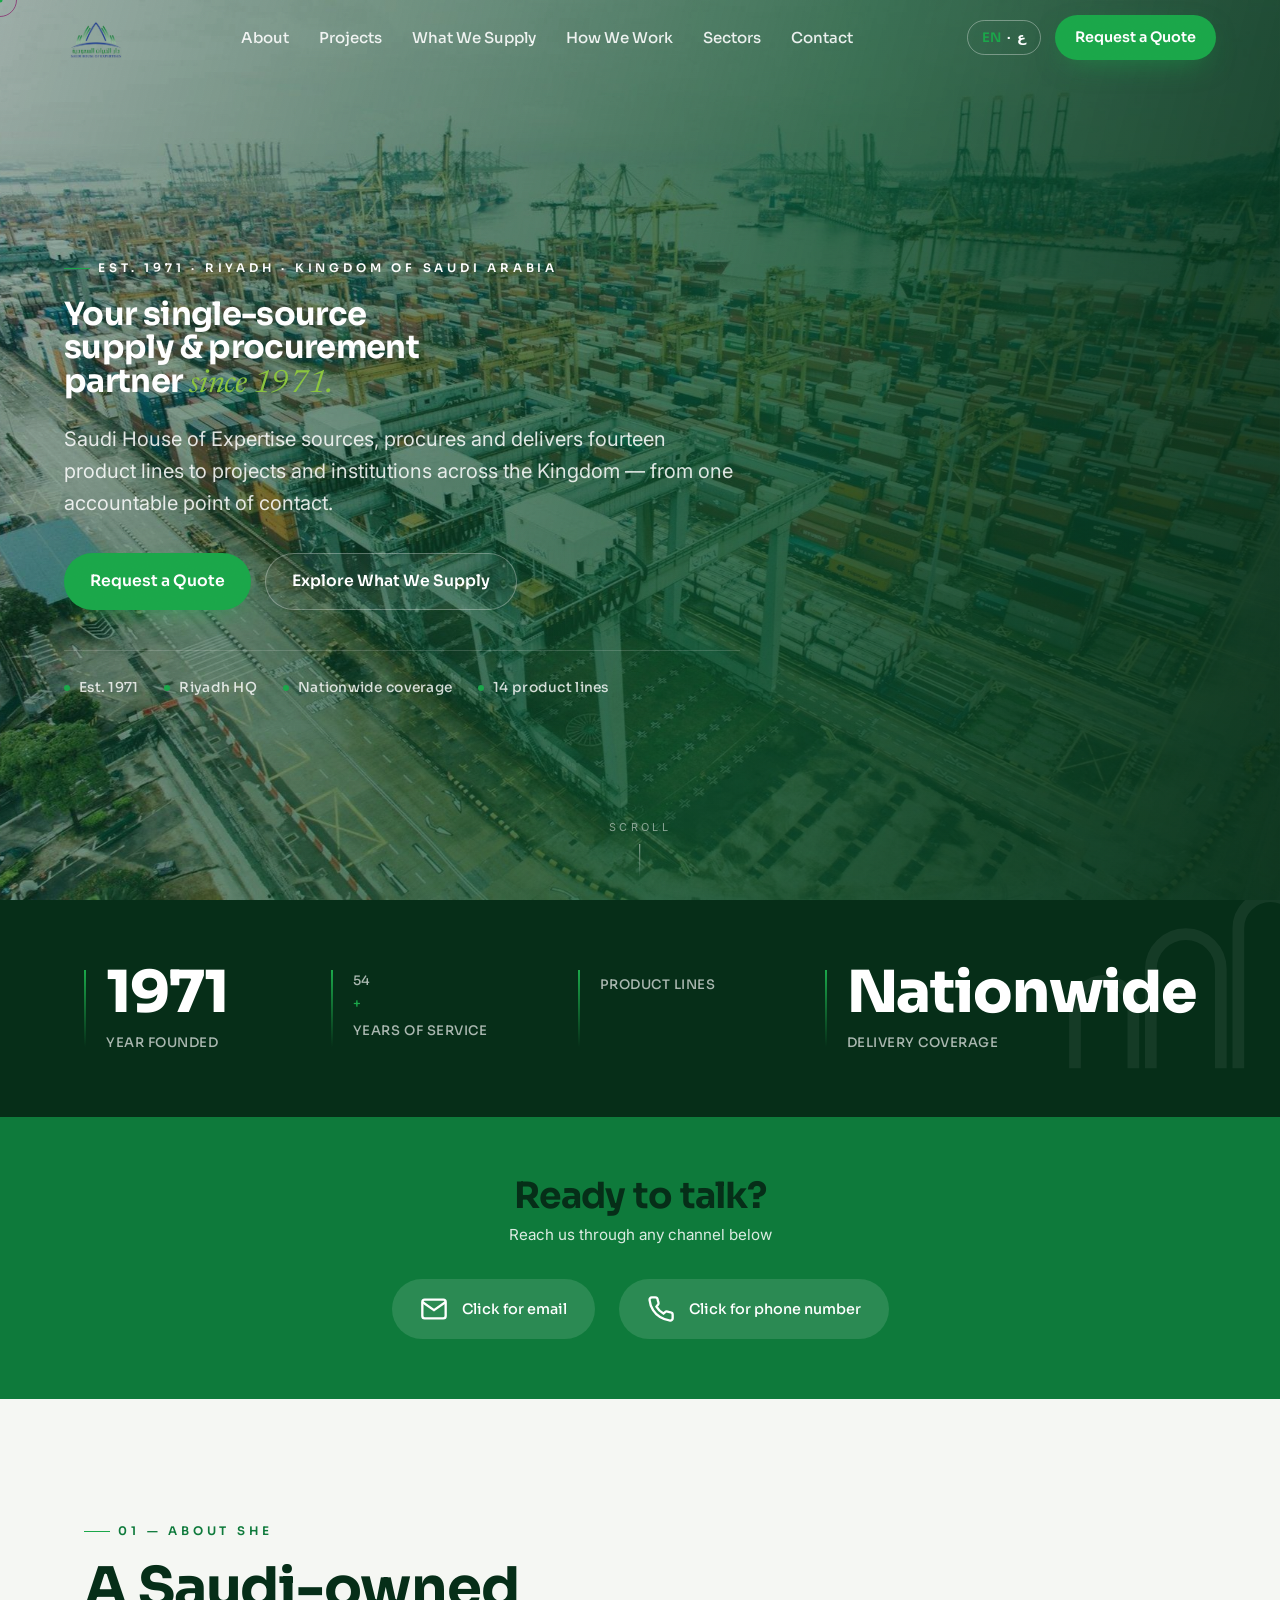
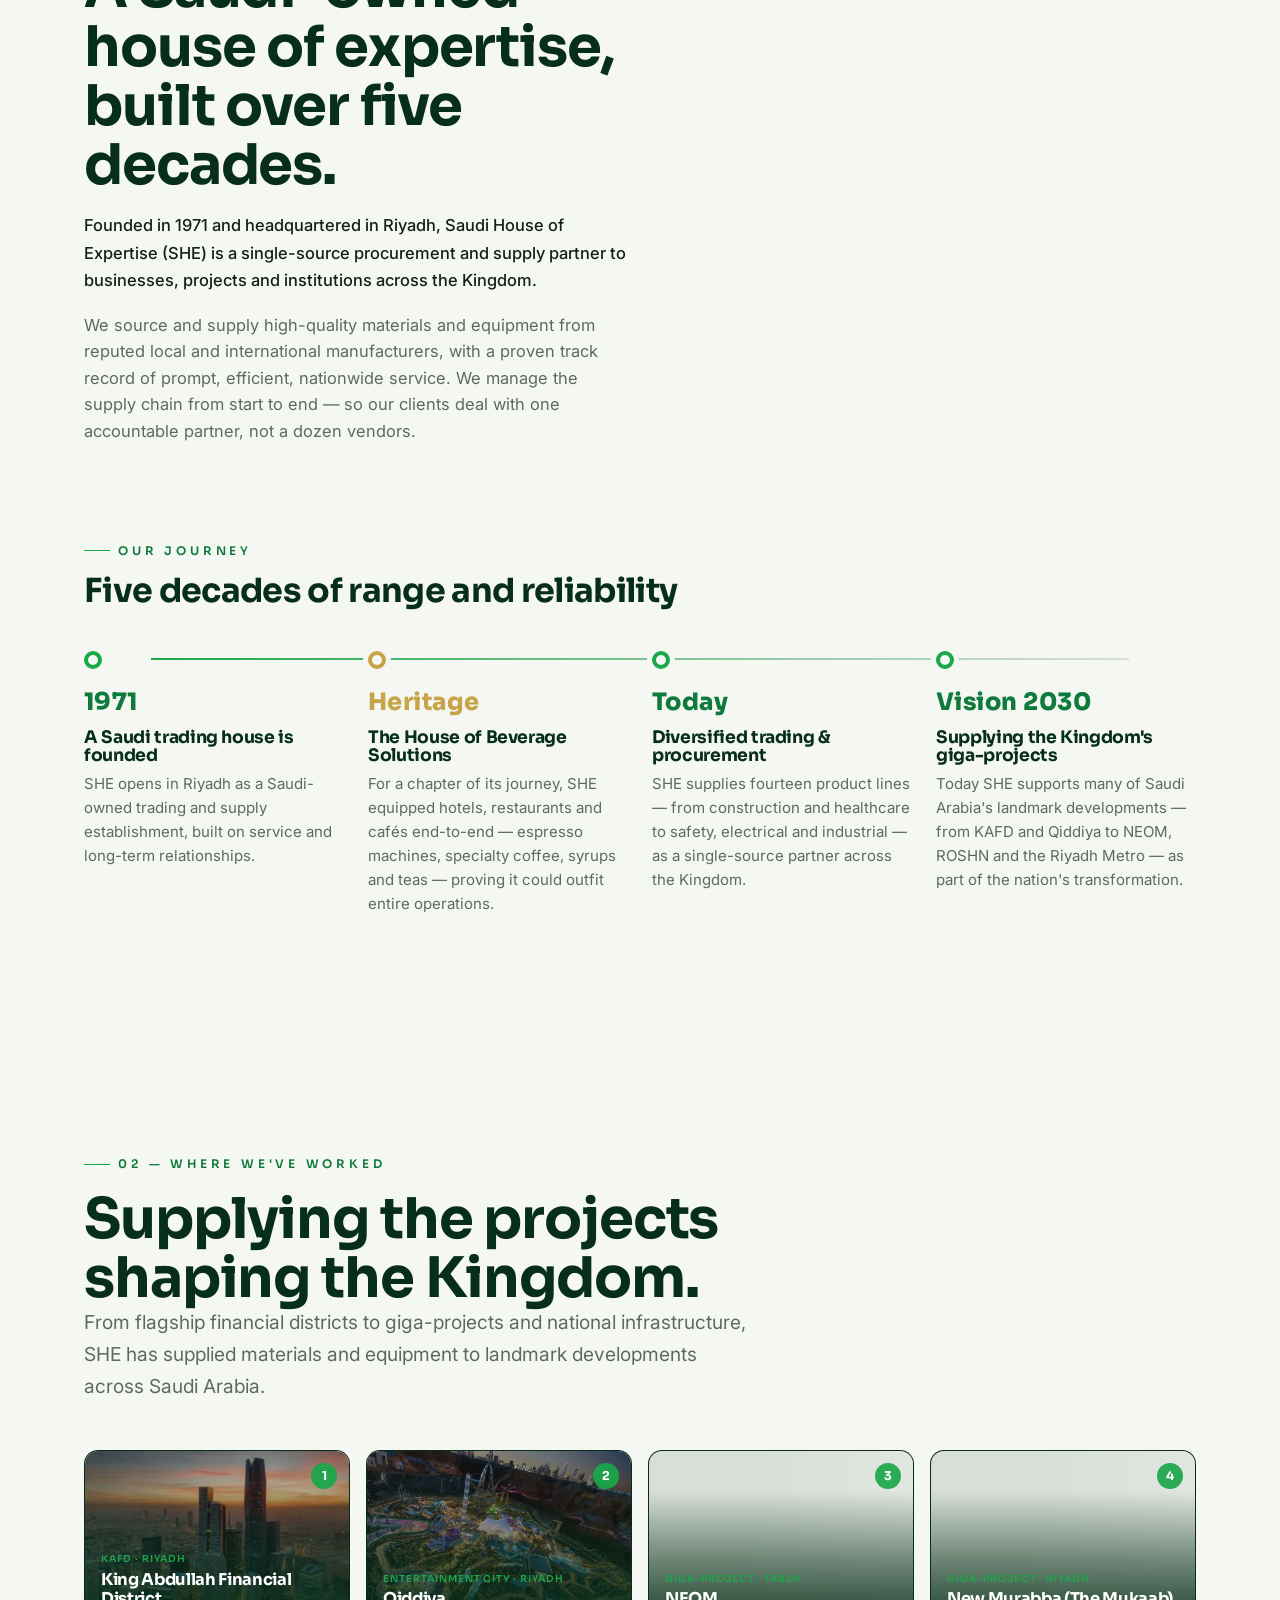
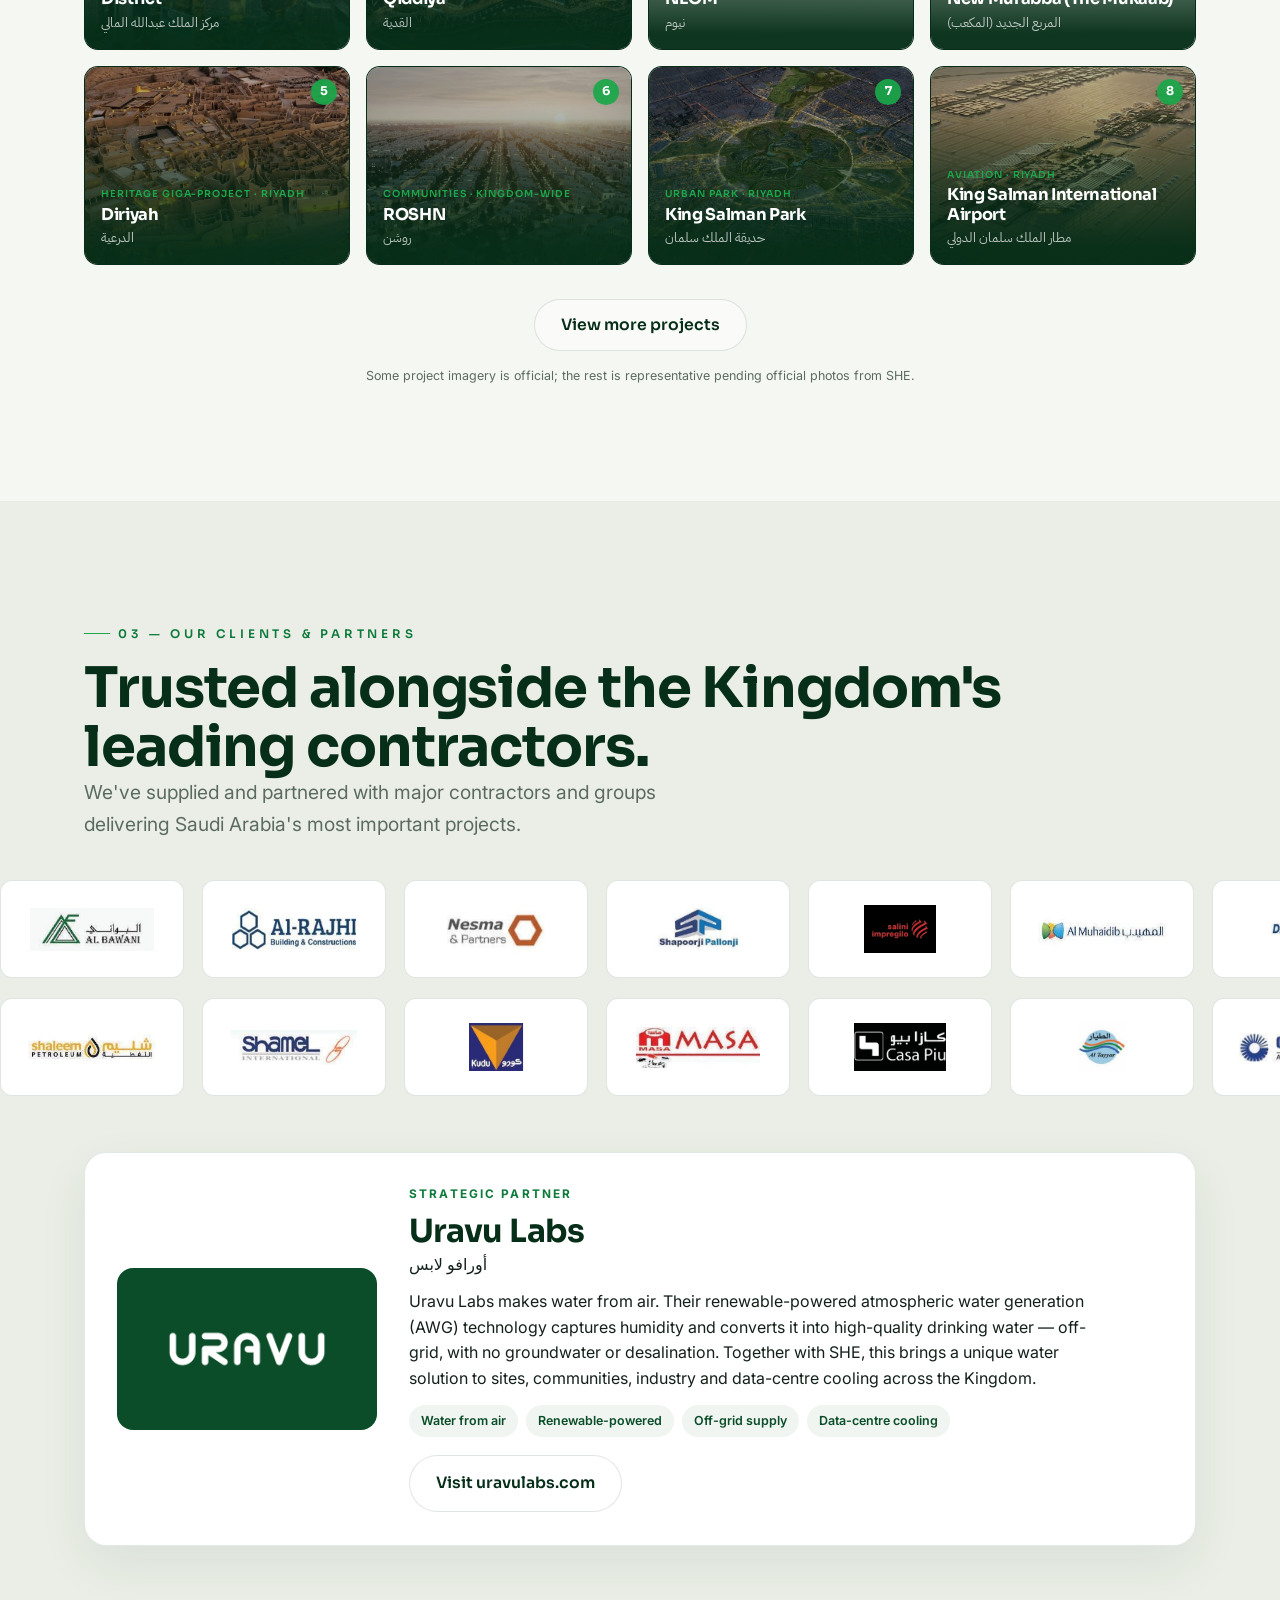
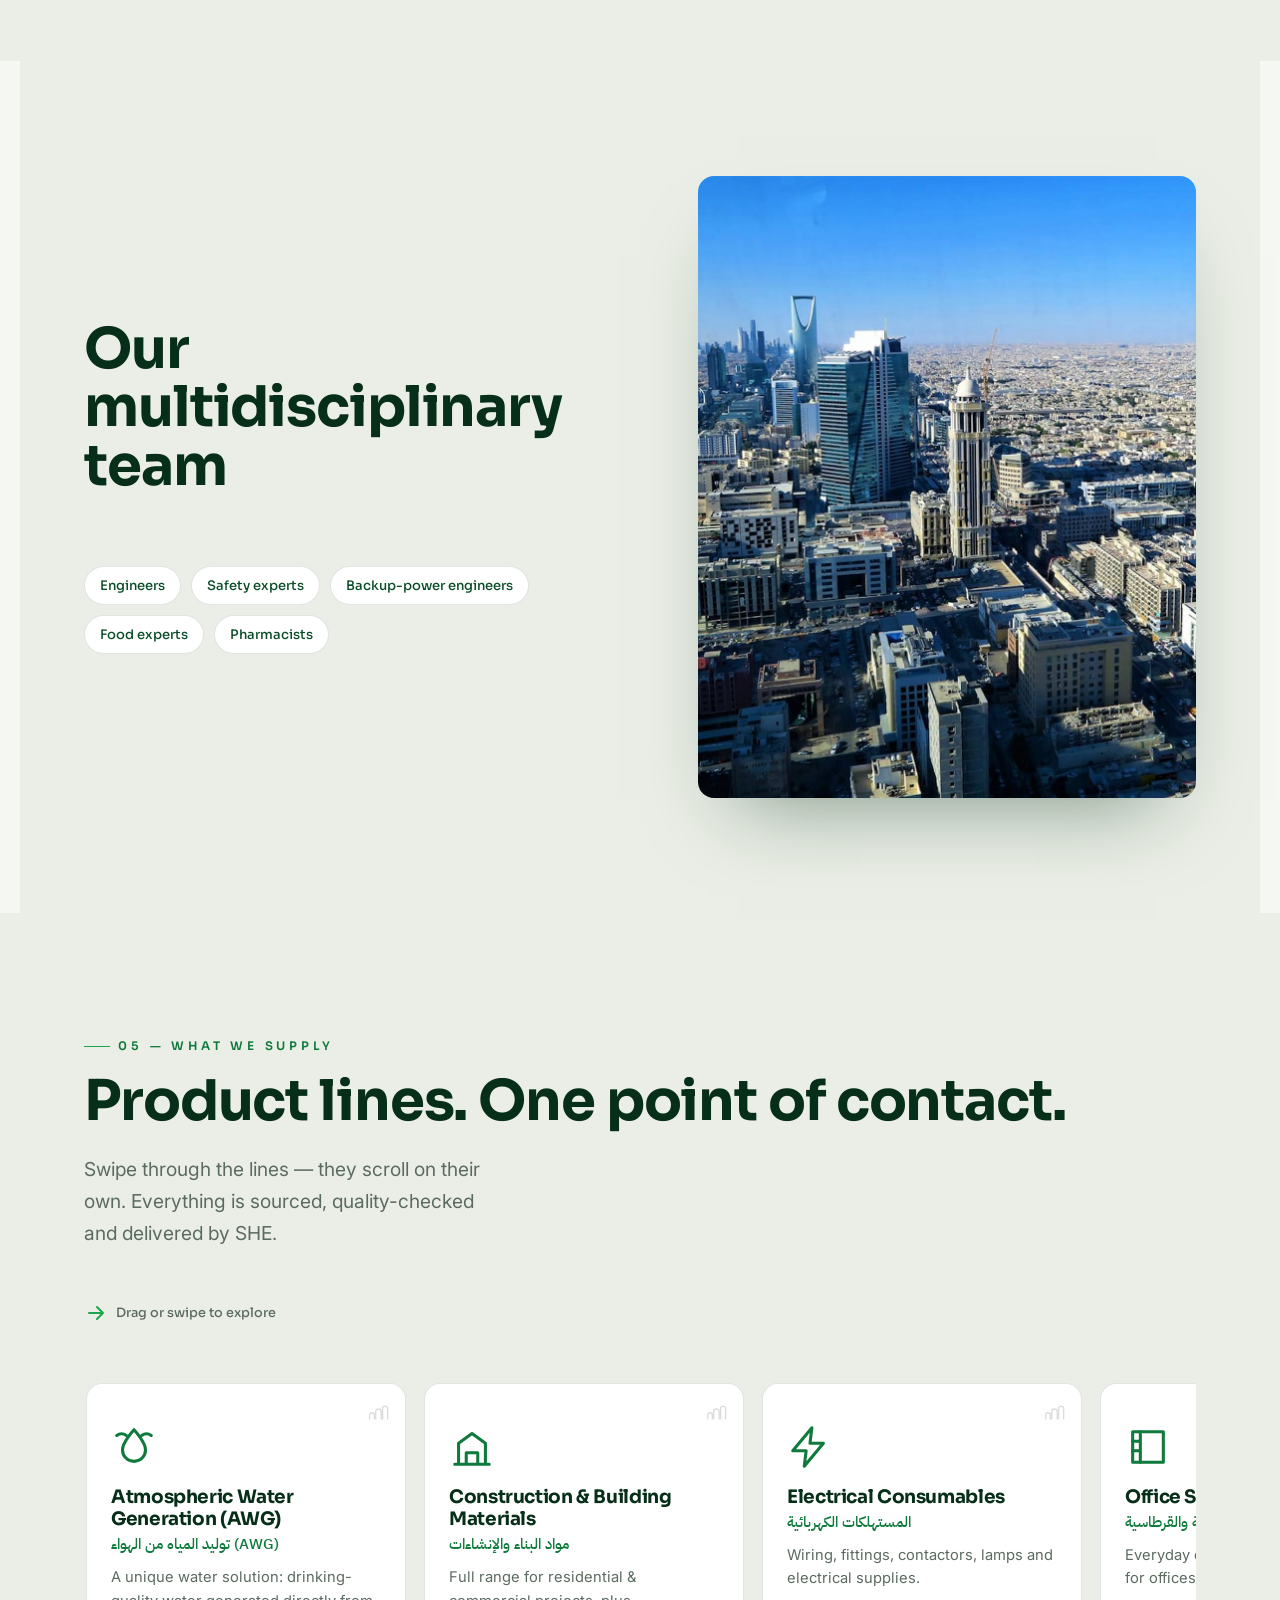
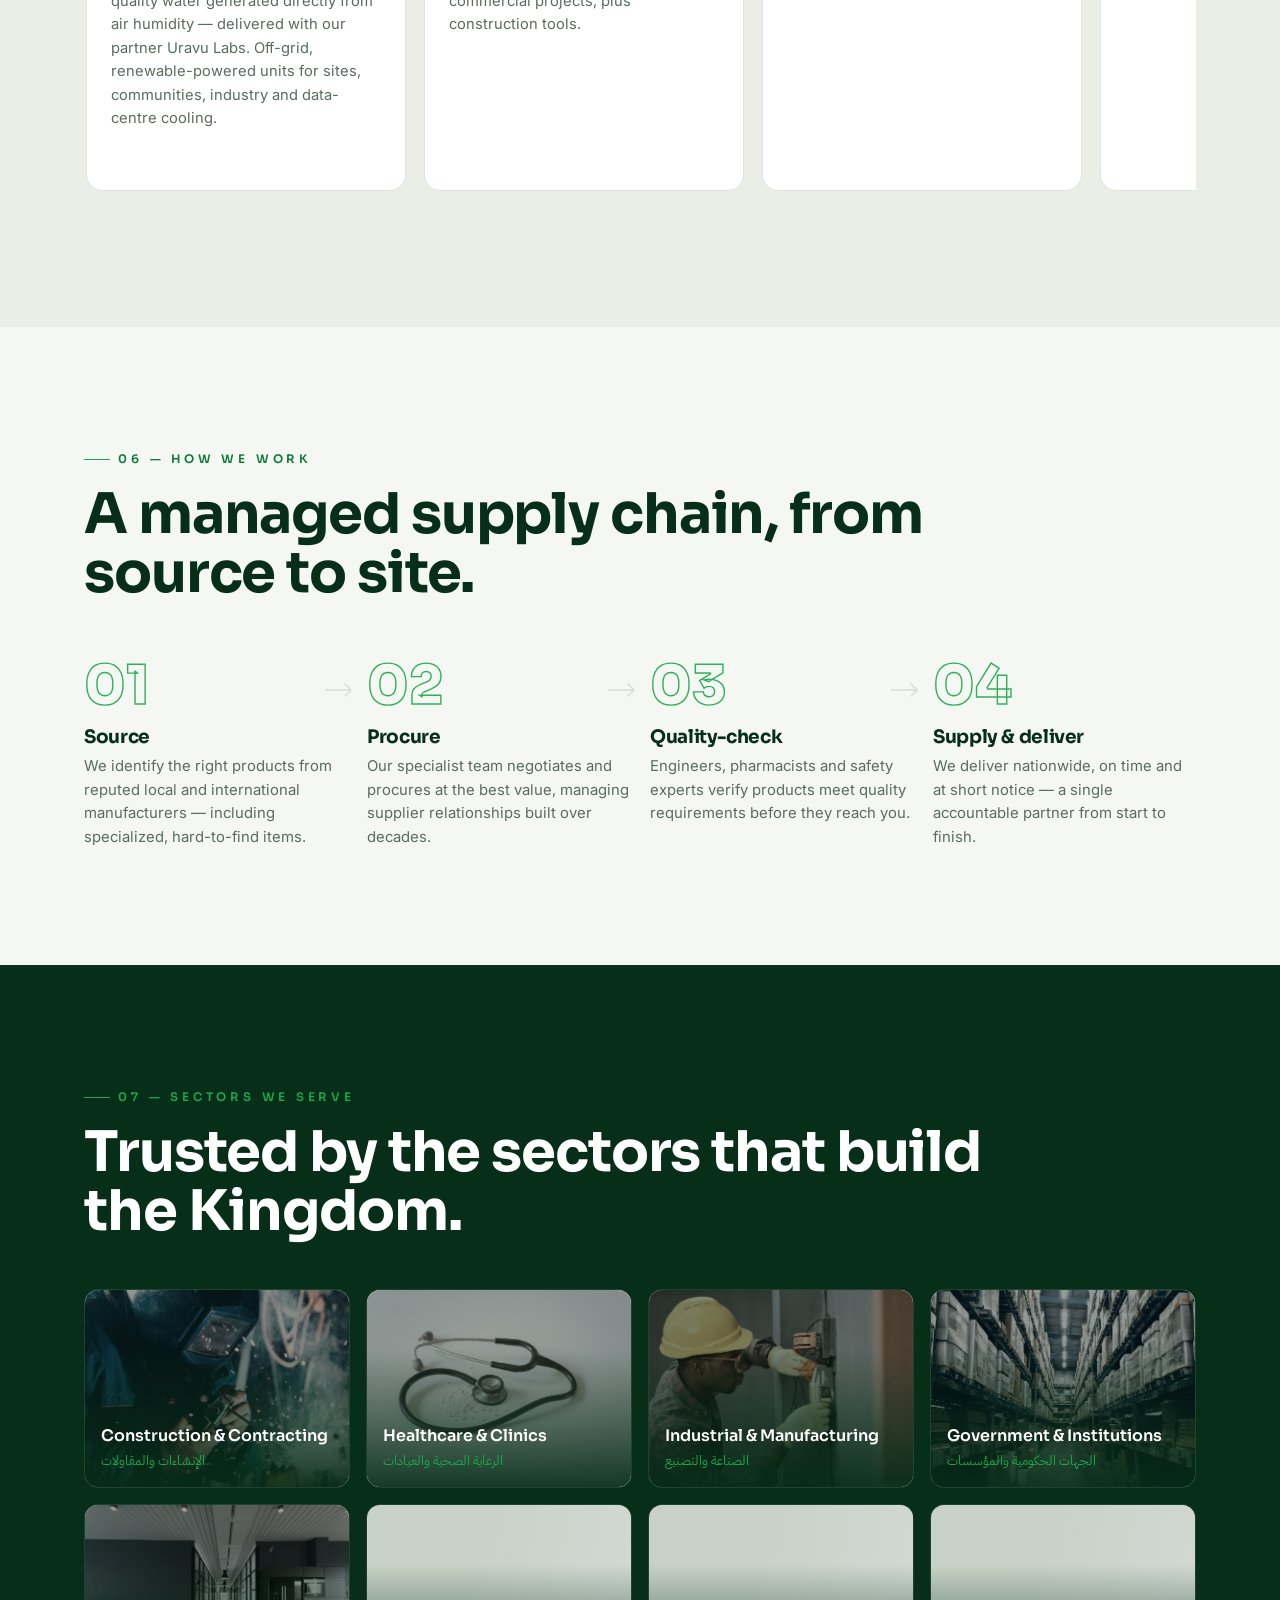
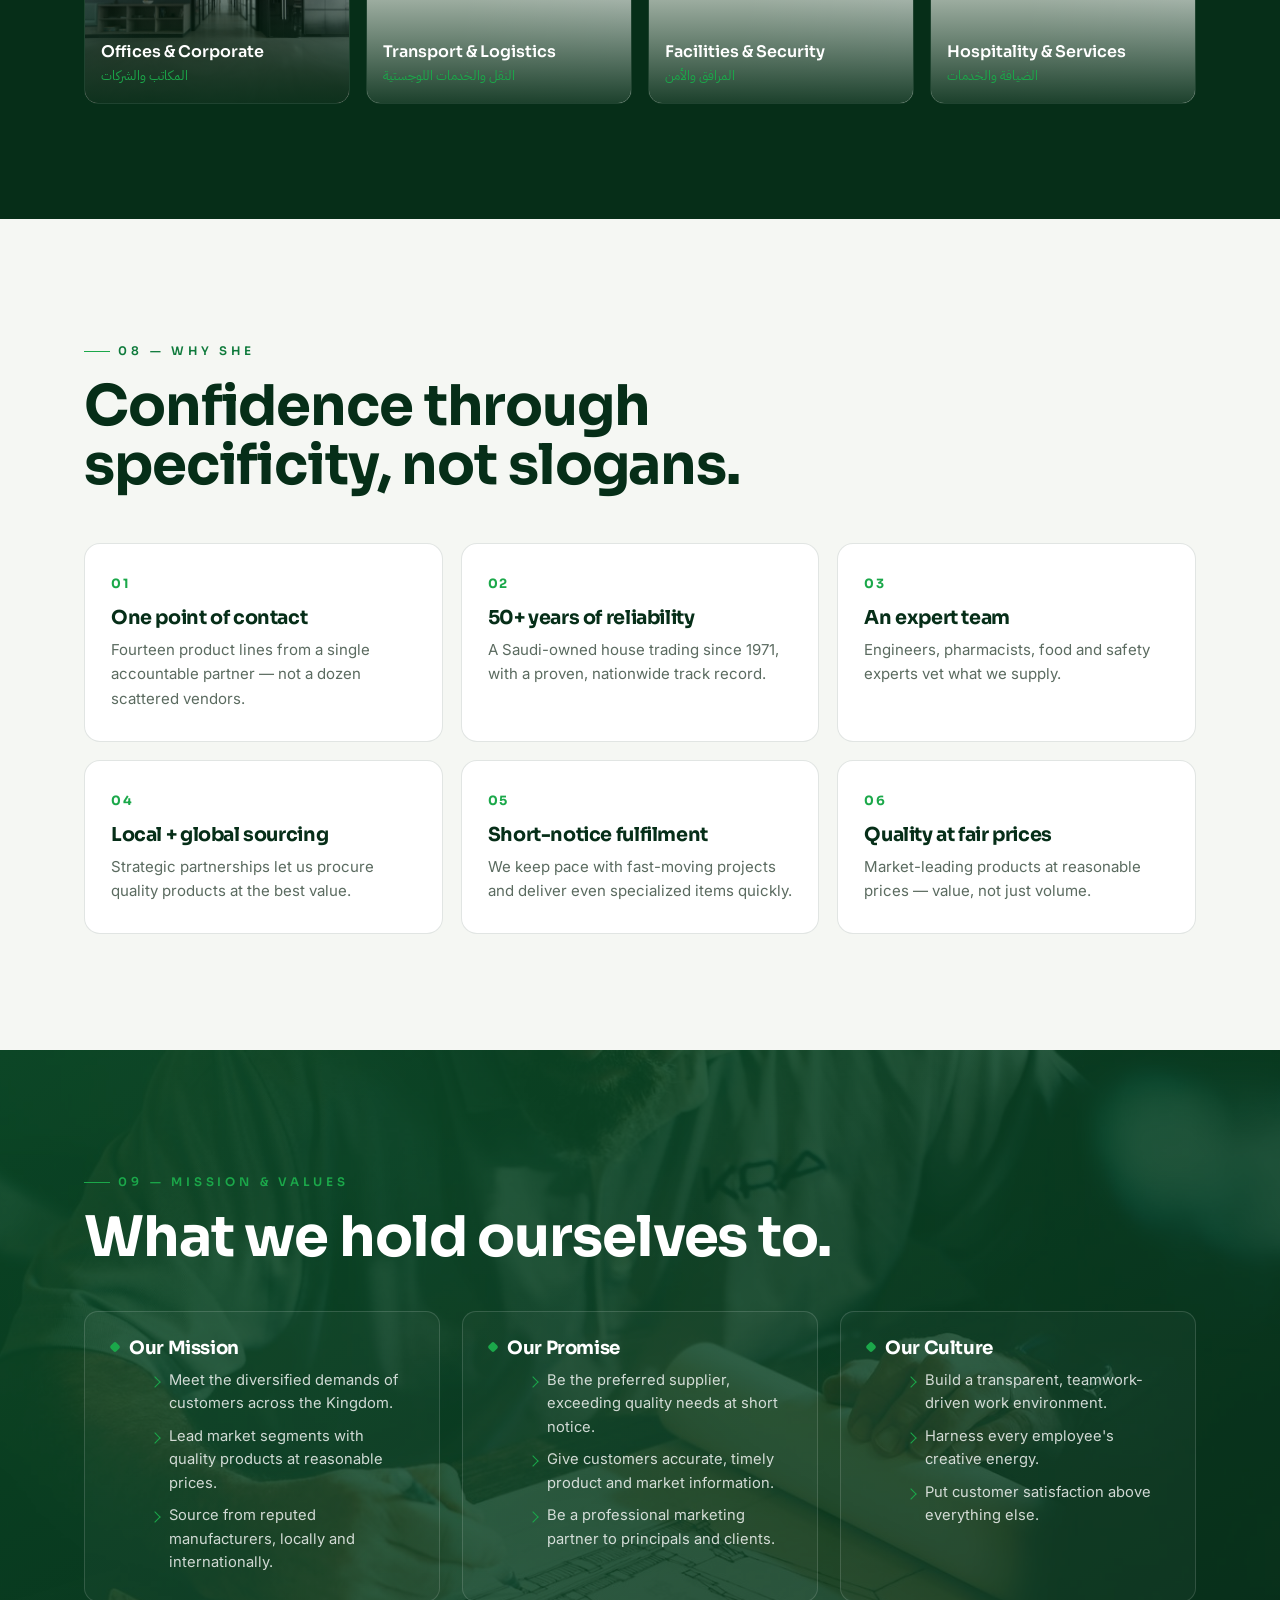
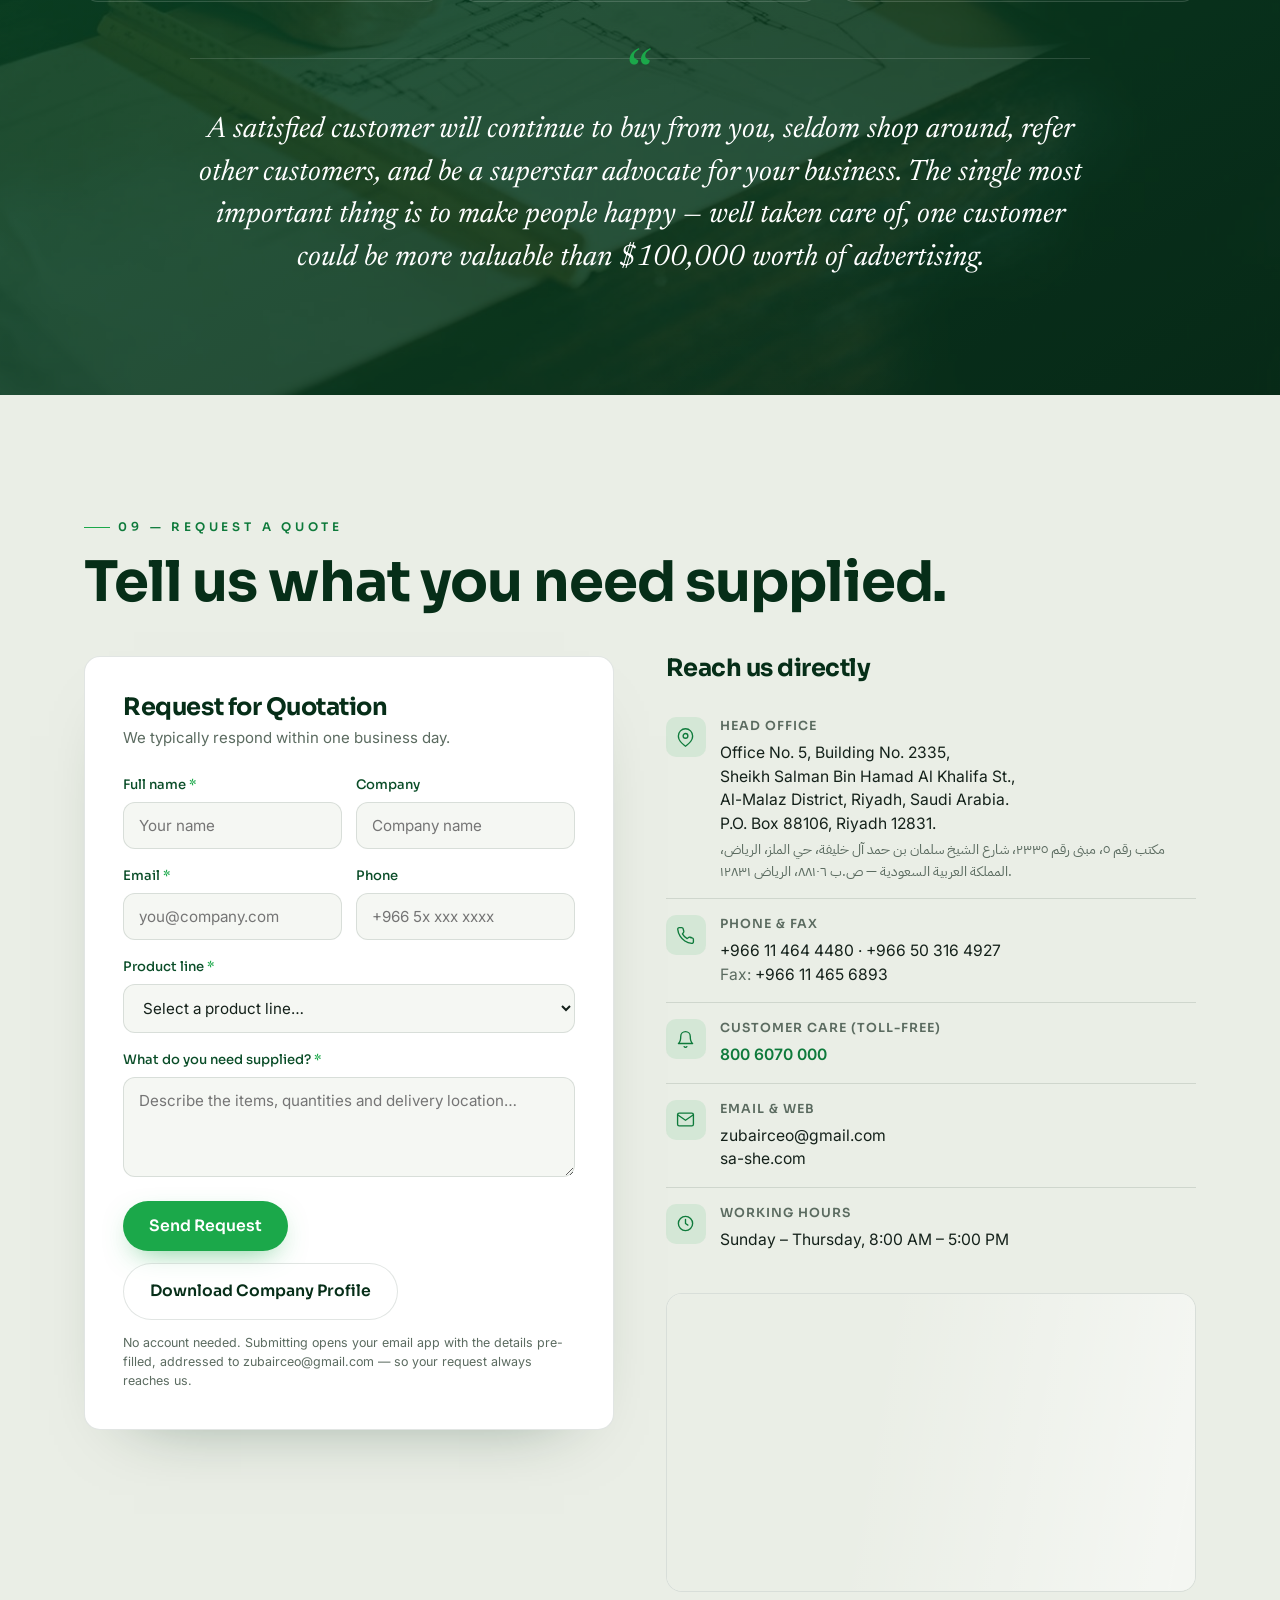
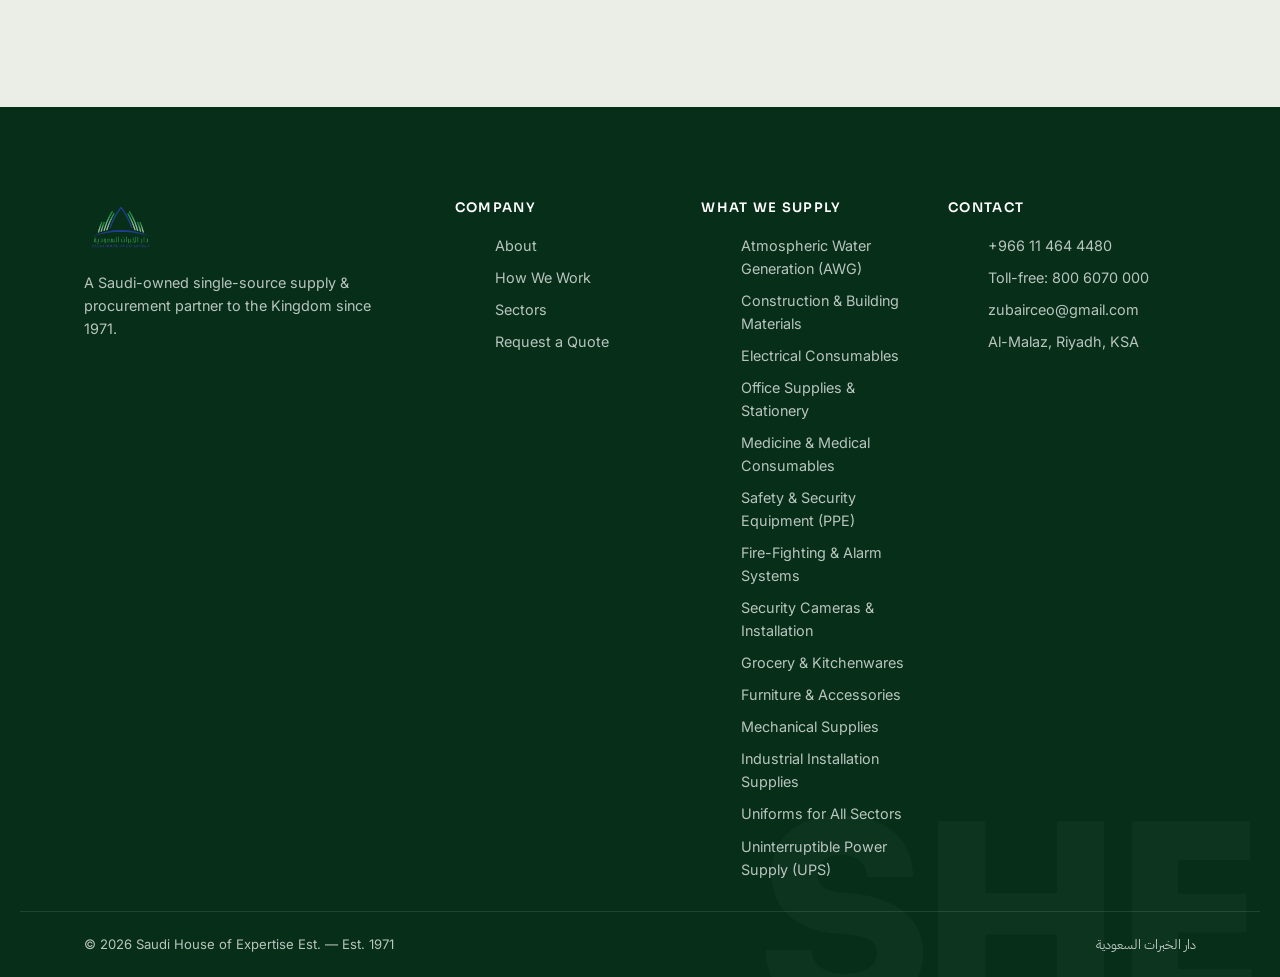
==== index.html @ 8c9f1c4b "Changes Co-authored-by: tabassum24khanam-max <275029995+tabassum24khanam-max@users.noreply.github.co" ====
<!DOCTYPE html>
<html lang="en" dir="ltr">
<head>
<meta charset="UTF-8">
<meta name="viewport" content="width=device-width, initial-scale=1.0, viewport-fit=cover">
<title>SHE — Saudi House of Expertise | Supply &amp; Procurement Since 1971</title>
<meta name="description" content="Saudi House of Expertise (SHE) — a Saudi-owned single-source supply &amp; procurement partner since 1971. Fourteen product lines, nationwide, from one point of contact.">
<meta name="theme-color" content="#0A4D28">
<link rel="icon" href="public/img/logo.png">
<meta property="og:type" content="website">
<meta property="og:title" content="SHE — Saudi House of Expertise | Supply &amp; Procurement Since 1971">
<meta property="og:description" content="Saudi House of Expertise (SHE) — a Saudi-owned single-source supply &amp; procurement partner since 1971. Fourteen product lines, nationwide, from one point of contact.">
<meta property="og:image" content="public/img/logo-og.png">
<meta property="og:site_name" content="Saudi House of Expertise">
<meta name="twitter:card" content="summary_large_image">
<meta name="twitter:title" content="SHE — Saudi House of Expertise">
<meta name="twitter:description" content="Single-source supply &amp; procurement partner to the Kingdom since 1971.">
<meta name="twitter:image" content="public/img/logo-og.png">
<link rel="preconnect" href="https://fonts.googleapis.com">
<link rel="preconnect" href="https://fonts.gstatic.com" crossorigin>
<link href="https://fonts.googleapis.com/css2?family=Sora:wght@400;500;600;700;800&family=Inter:wght@400;500;600;700&family=IBM+Plex+Sans+Arabic:wght@400;500;600;700&family=Newsreader:ital,opsz@1,7..72&display=swap" rel="stylesheet">
<style>
/* ==== UA-default compat (restores browser defaults Tailwind preflight removes) ==== */
h1{font-size:2em}
h2{font-size:1.5em}
h3{font-size:1.17em}
h4{font-size:1em}
h5{font-size:.83em}
h6{font-size:.67em}
b,strong{font-weight:bold}
i,em{font-style:italic}
small{font-size:80%}
ul,ol{list-style:revert;padding-inline-start:40px}
sub,sup{font-size:smaller}


/* ============ TOKENS ============ */
:root{
  --green:#0E7A3B;
  --green-deep:#0A4D28;
  --green-forest:#062E18;
  --green-bright:#1BA84A;
  --lime:#8CC63F;
  --paper:#F5F7F3;
  --paper-2:#EAEEE6;
  --ink:#14211A;
  --ink-soft:#5B6B60;
  --line:rgba(14,40,24,.12);
  --gold:#C7A34A;
  --white:#ffffff;
  --maxw:1240px;
  --pad:clamp(20px,5vw,80px);
  --r:16px;
  --ease-in:cubic-bezier(.16,1,.3,1);
  --ease-hover:cubic-bezier(.2,.7,.2,1);
  --font-head:'Sora',system-ui,sans-serif;
  --font-body:'Inter',system-ui,sans-serif;
  --font-serif:'Newsreader',Georgia,serif;
}
*{margin:0;padding:0;box-sizing:border-box}
html{scroll-behavior:smooth;-webkit-text-size-adjust:100%}
body{
  font-family:var(--font-body);
  color:var(--ink);
  background:var(--paper);
  line-height:1.6;
  overflow-x:hidden;
  -webkit-font-smoothing:antialiased;
  text-rendering:optimizeLegibility;
}
body.ar{font-family:'IBM Plex Sans Arabic',var(--font-body);}
body.ar .en-only{display:none}
body:not(.ar) .ar-only{display:none}
img{max-width:100%;display:block}
a{color:inherit;text-decoration:none}
button{font-family:inherit;cursor:pointer;border:0;background:none;color:inherit}
::selection{background:var(--green-bright);color:#fff}
/* grain */
body::after{
  content:"";position:fixed;inset:0;pointer-events:none;z-index:9998;opacity:.035;mix-blend-mode:multiply;
  background-image:url("data:image/svg+xml,%3Csvg xmlns='http://www.w3.org/2000/svg' width='120' height='120'%3E%3Cfilter id='n'%3E%3CfeTurbulence type='fractalNoise' baseFrequency='.85' numOctaves='2'/%3E%3C/filter%3E%3Crect width='100%25' height='100%25' filter='url(%23n)'/%3E%3C/svg%3E");
}

/* ============ TYPE ============ */
.eyebrow{
  font-family:var(--font-head);font-weight:600;font-size:.74rem;letter-spacing:.32em;
  text-transform:uppercase;color:var(--green);display:inline-flex;align-items:center;gap:.7em;
}
body.ar .eyebrow{letter-spacing:.08em}
.eyebrow::before{content:"";width:26px;height:1px;background:var(--green-bright)}
h1,h2,h3,h4{font-family:var(--font-head);font-weight:700;line-height:1.05;letter-spacing:-.02em;color:var(--green-forest)}
body.ar h1,body.ar h2,body.ar h3,body.ar h4{letter-spacing:0;line-height:1.3}
.h-xl{font-size:clamp(40px,6.4vw,92px);font-weight:800}
.h-lg{font-size:clamp(30px,4.4vw,56px)}
.h-md{font-size:clamp(22px,2.6vw,34px)}
.lead{font-size:clamp(17px,1.5vw,21px);color:var(--ink-soft);line-height:1.65}
.section{padding:clamp(64px,9vw,132px) var(--pad);max-width:var(--maxw);margin-inline:auto}
.section-wide{padding:clamp(64px,9vw,132px) 0}

/* ============ BUTTONS ============ */
.btn{
  position:relative;display:inline-flex;align-items:center;gap:.6em;
  font-family:var(--font-head);font-weight:600;font-size:.98rem;
  padding:15px 26px;border-radius:100px;overflow:hidden;
  transition:transform .25s var(--ease-hover),box-shadow .3s;
  will-change:transform;isolation:isolate;
}
.btn svg{width:17px;height:17px;flex:none}
.btn-primary{background:var(--green-bright);color:#fff;box-shadow:0 10px 30px -12px rgba(27,168,74,.7)}
.btn-primary::before{content:"";position:absolute;inset:0;background:var(--green-deep);transform:translateX(-101%);transition:transform .4s var(--ease-hover);z-index:-1}
body.ar .btn-primary::before{transform:translateX(101%)}
.btn-primary:hover::before{transform:translateX(0)}
.btn-primary:hover{transform:translateY(-2px)}
.btn-ghost{border:1.5px solid var(--line);color:var(--green-forest);background:rgba(255,255,255,.5)}
.btn-ghost:hover{border-color:var(--green);background:#fff;transform:translateY(-2px)}
.btn:active{transform:scale(.97)}
.btn.on-dark.btn-ghost{border-color:rgba(255,255,255,.3);color:#fff;background:rgba(255,255,255,.06)}
.btn.on-dark.btn-ghost:hover{border-color:#fff;background:rgba(255,255,255,.14)}

/* ============ LOADER ============ */
#loader{
  position:fixed;inset:0;z-index:10000;background:var(--green-forest);
  display:flex;flex-direction:column;align-items:center;justify-content:center;gap:22px;
  transition:opacity .7s var(--ease-in),visibility .7s;
}
#loader.hide{opacity:0;visibility:hidden}
#loader.gone{display:none}
#loader svg{width:96px;height:80px}
#loader .loader-logo{height:120px;width:auto;object-fit:contain;opacity:0;animation:fadeUp .6s .2s var(--ease-in) forwards;margin-bottom:22px;position:relative}
#loader .loader-logo::before{content:"";position:absolute;inset:-20px;background:rgba(255,255,255,.92);border-radius:50%;z-index:-1;animation:fadeUp .6s .2s var(--ease-in) forwards;opacity:0}
#loader .loader-logo::after{content:"";position:absolute;bottom:-28px;inset-inline:0;height:2px;background:#fff;animation:fadeUp .6s .3s var(--ease-in) forwards;opacity:0;width:200%;inset-inline-start:-50%}
#loader .arch{
  fill:none;stroke:var(--green-bright);stroke-width:3.4;stroke-linecap:round;
  stroke-dasharray:120;stroke-dashoffset:120;animation:draw 1.5s var(--ease-in) forwards;
}
#loader .arch:nth-child(2){animation-delay:.14s}
#loader .arch:nth-child(3){animation-delay:.28s}
@keyframes draw{to{stroke-dashoffset:0}}
#loader .ld-word{font-family:var(--font-head);font-weight:800;letter-spacing:.5em;color:#fff;font-size:1.1rem;opacity:0;animation:fadeUp .6s .5s var(--ease-in) forwards;padding-inline-start:.5em}
#loader .ld-sub{font-size:.7rem;letter-spacing:.25em;color:rgba(255,255,255,.5);text-transform:uppercase;opacity:0;animation:fadeUp .6s .7s var(--ease-in) forwards}
@keyframes fadeUp{from{opacity:0;transform:translateY(10px)}to{opacity:1;transform:translateY(0)}}

/* ============ NAV ============ */
header#nav{
  position:fixed;top:0;inset-inline:0;z-index:900;
  display:flex;align-items:center;justify-content:space-between;gap:20px;
  padding:14px var(--pad);transition:background .4s,box-shadow .4s,padding .4s,border-color .4s;
  border-bottom:1px solid transparent;
}
header#nav.scrolled{background:rgba(245,247,243,.86);backdrop-filter:saturate(1.4) blur(14px);border-color:var(--line);padding-top:10px;padding-bottom:10px}
.brand{display:flex;align-items:center;gap:12px;color:#fff;transition:color .4s}
header#nav.scrolled .brand{color:var(--green-forest)}
.brand .mark{width:40px;height:34px;flex:none}
.brand .mark path{stroke:var(--green-bright);stroke-width:3.2;fill:none;stroke-linecap:round}
header#nav.scrolled .brand .mark path{stroke:var(--green)}
.brand .logo-mark{height:48px;width:auto;flex:none;object-fit:contain}
.brand .wm{display:flex;flex-direction:column;line-height:1}
.brand .wm b{font-family:var(--font-head);font-weight:800;font-size:1.28rem;letter-spacing:.14em}
.brand .wm span{font-size:.6rem;letter-spacing:.12em;opacity:.72;margin-top:3px;text-transform:uppercase}
.brand .wm .ar-name{font-family:'IBM Plex Sans Arabic';letter-spacing:0;font-size:.66rem}
.nav-links{display:flex;align-items:center;gap:30px}
.nav-links a{font-family:var(--font-head);font-weight:500;font-size:.94rem;color:rgba(255,255,255,.9);position:relative;padding:4px 0;transition:color .3s}
header#nav.scrolled .nav-links a{color:var(--ink)}
.nav-links a::after{content:"";position:absolute;bottom:-2px;inset-inline-start:0;width:0;height:2px;background:var(--green-bright);transition:width .3s var(--ease-hover)}
.nav-links a:hover::after{width:100%}
.nav-right{display:flex;align-items:center;gap:14px}
.lang-toggle{
  display:inline-flex;align-items:center;gap:6px;font-family:var(--font-head);font-weight:600;font-size:.82rem;
  border:1.5px solid rgba(255,255,255,.35);color:#fff;border-radius:100px;padding:8px 14px;transition:.3s;
}
header#nav.scrolled .lang-toggle{border-color:var(--line);color:var(--green-forest)}
.lang-toggle:hover{border-color:var(--green-bright);color:var(--green-bright)}
.lang-toggle .cur{color:var(--green-bright)}
.nav-cta{padding:11px 20px;font-size:.9rem}
.burger{display:none;width:44px;height:44px;flex-direction:column;justify-content:center;gap:5px;align-items:center}
.burger span{width:24px;height:2px;background:#fff;transition:.3s;border-radius:2px}
header#nav.scrolled .burger span{background:var(--green-forest)}

/* mobile overlay */
#mmenu{
  position:fixed;inset:0;z-index:950;background:var(--green-forest);
  display:flex;flex-direction:column;justify-content:center;gap:8px;padding:80px var(--pad) 40px;
  transform:translateX(100%);transition:transform .5s var(--ease-in);visibility:hidden;
}
body.ar #mmenu{transform:translateX(-100%)}
#mmenu.open{transform:translateX(0);visibility:visible}
#mmenu a{font-family:var(--font-head);font-weight:600;font-size:clamp(1.7rem,7vw,2.4rem);color:#fff;padding:10px 0;border-bottom:1px solid rgba(255,255,255,.1)}
#mmenu a small{display:block;font-family:'IBM Plex Sans Arabic';font-size:.9rem;color:var(--green-bright);font-weight:500}
#mmenu .m-foot{margin-top:26px;display:flex;flex-wrap:wrap;gap:14px;align-items:center}
#mclose{position:absolute;top:22px;inset-inline-end:var(--pad);width:44px;height:44px;color:#fff;font-size:2rem}

/* ============ HERO ============ */
#top{position:relative;min-height:100svh;display:flex;align-items:center;padding:110px var(--pad) 60px;overflow:hidden;isolation:isolate}
.hero-bg{position:absolute;inset:0;z-index:-2;overflow:hidden}
.hero-bg img{width:100%;height:100%;object-fit:cover;position:relative;z-index:1;animation:heroZoom 18s ease-out both}
@keyframes heroZoom{from{transform:scale(1.12)}to{transform:scale(1)}}
.hero-scrim{position:absolute;inset:0;z-index:-1;
  background:
    linear-gradient(105deg,rgba(6,46,24,.35) 0%,rgba(10,77,40,.78) 58%,rgba(6,46,24,.94) 100%),
    radial-gradient(120% 90% at 100% 100%,rgba(27,168,74,.28),transparent 60%);
}
body.ar .hero-scrim{background:linear-gradient(255deg,rgba(6,46,24,.35) 0%,rgba(10,77,40,.78) 58%,rgba(6,46,24,.94) 100%),radial-gradient(120% 90% at 0% 100%,rgba(27,168,74,.28),transparent 60%)}
.hero-inner{max-width:900px;color:#fff}
.hero-inner .eyebrow{color:#fff}
.hero-inner .eyebrow::before{background:var(--green-bright)}
.hero-inner h1{color:#fff;margin:20px 0 22px;max-width:16ch}
.hero-inner h1 em{font-family:var(--font-serif);font-style:italic;font-weight:400;color:var(--lime)}
.hero-sub{font-size:clamp(16px,1.6vw,20px);color:rgba(255,255,255,.86);max-width:52ch;line-height:1.6}
.hero-cta{display:flex;flex-wrap:wrap;gap:14px;margin-top:34px}
.hero-anim{opacity:0;transform:translateY(26px);animation:fadeUp .9s var(--ease-in) forwards}
.hero-anim.d1{animation-delay:.15s}.hero-anim.d2{animation-delay:.3s}.hero-anim.d3{animation-delay:.45s}.hero-anim.d4{animation-delay:.6s}
.trust-strip{display:flex;flex-wrap:wrap;gap:10px 26px;margin-top:40px;padding-top:26px;border-top:1px solid rgba(255,255,255,.16)}
.trust-strip span{display:inline-flex;align-items:center;gap:9px;font-family:var(--font-head);font-weight:500;font-size:.86rem;color:rgba(255,255,255,.82);letter-spacing:.02em}
.trust-strip span::before{content:"";width:6px;height:6px;border-radius:50%;background:var(--green-bright)}
.scroll-hint{position:absolute;bottom:22px;inset-inline-start:50%;transform:translateX(-50%);color:rgba(255,255,255,.5);font-size:.68rem;letter-spacing:.3em;text-transform:uppercase;display:flex;flex-direction:column;align-items:center;gap:8px}
.scroll-hint i{width:1px;height:34px;background:linear-gradient(rgba(255,255,255,.6),transparent);animation:scrollpulse 2s infinite}
@keyframes scrollpulse{0%,100%{opacity:.3;transform:scaleY(.6)}50%{opacity:1;transform:scaleY(1)}}

/* ============ STATS ============ */
#stats{background:var(--green-forest);color:#fff;position:relative;overflow:hidden}
#stats .arch-water{position:absolute;inset-inline-end:-40px;top:-30px;width:280px;opacity:.06}
.stats-grid{max-width:var(--maxw);margin-inline:auto;padding:clamp(40px,5vw,64px) var(--pad);display:grid;grid-template-columns:repeat(4,1fr);gap:30px;position:relative}
.stat{position:relative;padding-inline-start:22px}
.stat::before{content:"";position:absolute;inset-inline-start:0;top:6px;bottom:6px;width:2px;background:linear-gradient(var(--green-bright),transparent)}
.stat b{font-family:var(--font-head);font-weight:800;font-size:clamp(34px,4.6vw,58px);display:block;line-height:1;letter-spacing:-.02em}
.stat b .plus{color:var(--green-bright)}
.stat span{display:block;margin-top:10px;font-size:.82rem;color:rgba(255,255,255,.66);letter-spacing:.04em;text-transform:uppercase;font-family:var(--font-head);font-weight:500}

/* ============ QUICK CONTACT ============ */
.quick-contact{background:var(--green);color:#fff;overflow:hidden}
.qc-inner{max-width:var(--maxw);margin-inline:auto;padding:clamp(40px,5vw,60px) var(--pad);text-align:center}
.qc-inner h3{font-family:var(--font-head);font-weight:700;font-size:clamp(24px,3vw,36px);margin-bottom:8px}
.qc-inner p{font-size:.95rem;opacity:.85;margin-bottom:32px}
.qc-methods{display:flex;gap:24px;justify-content:center;flex-wrap:wrap}
.qc-method{display:inline-flex;align-items:center;gap:14px;padding:16px 28px;background:rgba(255,255,255,.12);border-radius:100px;color:#fff;text-decoration:none;font-family:var(--font-head);font-weight:500;transition:background .3s,transform .3s}
.qc-method:hover{background:rgba(255,255,255,.2);transform:translateY(-2px)}
.qc-method svg{width:28px;height:28px;flex:none}
.qc-method div{font-size:.9rem}

/* ============ REVEAL ============ */
.reveal{opacity:0;transform:translateY(26px);transition:opacity .7s var(--ease-in),transform .7s var(--ease-in)}
.reveal.vis{opacity:1;transform:none}
.reveal.d1{transition-delay:.08s}.reveal.d2{transition-delay:.16s}.reveal.d3{transition-delay:.24s}

/* ============ ABOUT / TIMELINE ============ */
.about-grid{display:grid;grid-template-columns:1.05fr .95fr;gap:clamp(36px,5vw,72px);align-items:center}
.about-copy p{margin-top:18px;color:var(--ink-soft);font-size:1.03rem}
.about-copy .lead{color:var(--ink);font-weight:500}
.expert-tags{display:flex;flex-wrap:wrap;gap:10px;margin-top:26px}
.expert-tags .tag{font-family:var(--font-head);font-weight:500;font-size:.82rem;padding:8px 15px;border:1px solid var(--line);border-radius:100px;background:#fff;color:var(--green-deep)}
.about-media{position:relative}
.about-media .frame{position:relative;border-radius:var(--r);overflow:hidden;aspect-ratio:4/5;box-shadow:0 40px 80px -40px rgba(6,46,24,.5)}
.about-media .frame img{width:100%;height:100%;object-fit:cover;position:relative;z-index:1}
.about-media .badge{position:absolute;inset-block-end:-26px;inset-inline-start:-26px;background:var(--green-bright);color:#fff;border-radius:14px;padding:20px 24px;box-shadow:0 24px 50px -20px rgba(27,168,74,.7)}
.about-media .badge b{font-family:var(--font-head);font-size:2.4rem;font-weight:800;line-height:1;display:block}
.about-media .badge span{font-size:.76rem;letter-spacing:.1em;text-transform:uppercase;opacity:.9}

/* ============ OUR TEAM ============ */
#team{background:var(--paper-2)}
.team-grid{display:grid;grid-template-columns:1.05fr .95fr;gap:clamp(36px,5vw,72px);align-items:center}
.team-copy h2{margin-bottom:18px}
.team-copy p{margin-top:18px;color:var(--ink-soft);font-size:1.03rem}
.team-media{position:relative}
.team-media .frame{position:relative;border-radius:var(--r);overflow:hidden;aspect-ratio:4/5;box-shadow:0 40px 80px -40px rgba(6,46,24,.5)}
.team-media .frame img{width:100%;height:100%;object-fit:cover;position:relative;z-index:1}

.timeline{margin-top:clamp(56px,7vw,90px)}
.tl-track{position:relative;display:grid;grid-template-columns:repeat(4,1fr);gap:24px;margin-top:40px}
.tl-track::before{content:"";position:absolute;top:9px;inset-inline:6%;height:2px;background:linear-gradient(90deg,var(--green-bright),var(--line))}
body.ar .tl-track::before{background:linear-gradient(270deg,var(--green-bright),var(--line))}
.tl-item{position:relative;padding-top:34px}
.tl-item .dot{position:absolute;top:2px;inset-inline-start:0;width:18px;height:18px;border-radius:50%;background:var(--paper);border:4px solid var(--green-bright);box-shadow:0 0 0 5px var(--paper)}
.tl-item .yr{font-family:var(--font-head);font-weight:800;color:var(--green);font-size:1.5rem;letter-spacing:.02em}
.tl-item h4{font-size:1.08rem;margin:6px 0 8px}
.tl-item p{color:var(--ink-soft);font-size:.94rem}
.tl-item.heritage-note .yr{color:var(--gold)}
.tl-item.heritage-note .dot{border-color:var(--gold)}

/* ============ SUPPLY ============ */
#supply{background:var(--paper-2)}
.supply-head{display:flex;justify-content:space-between;align-items:flex-end;gap:24px;flex-wrap:wrap;margin-bottom:44px}
.supply-grid{display:grid;grid-template-columns:repeat(3,1fr);gap:18px}
.supply-card{
  position:relative;background:#fff;border:1px solid var(--line);border-radius:var(--r);padding:26px 24px 22px;
  transition:transform .4s var(--ease-hover),box-shadow .4s,border-color .4s;cursor:pointer;overflow:hidden;
}
.supply-card::before{content:"";position:absolute;inset:0;background:linear-gradient(160deg,rgba(27,168,74,.05),transparent 60%);opacity:0;transition:opacity .4s}
.supply-card:hover{transform:translateY(-5px);box-shadow:0 30px 60px -30px rgba(6,46,24,.4);border-color:transparent}
.supply-card:hover::before{opacity:1}
.supply-card .num{font-family:var(--font-head);font-weight:700;font-size:.78rem;color:var(--green-bright);letter-spacing:.12em}
.supply-card .ico{width:46px;height:46px;margin:14px 0 16px;color:var(--green)}
.supply-card .ico svg{width:100%;height:100%;fill:none;stroke:currentColor;stroke-width:1.6;stroke-linecap:round;stroke-linejoin:round}
.supply-card h3{font-size:1.16rem;line-height:1.2}
.supply-card .t-ar{font-family:'IBM Plex Sans Arabic';font-size:.92rem;color:var(--green);font-weight:500;margin-top:3px}
body.ar .supply-card h3{font-family:'IBM Plex Sans Arabic'}
body.ar .supply-card .t-ar{font-family:var(--font-head);letter-spacing:.02em}
.supply-card p{color:var(--ink-soft);font-size:.92rem;margin-top:9px}
.supply-card .subs{display:flex;flex-wrap:wrap;gap:6px;margin-top:14px;max-height:0;opacity:0;overflow:hidden;transition:max-height .45s var(--ease-in),opacity .35s,margin-top .35s}
.supply-card:hover .subs,.supply-card.open .subs{max-height:140px;opacity:1}
.supply-card .subs span{font-size:.72rem;padding:4px 10px;background:var(--paper);border:1px solid var(--line);border-radius:100px;color:var(--green-deep)}
.supply-card .arch-tab{position:absolute;inset-inline-end:16px;top:20px;width:22px;opacity:.15;transition:opacity .4s}
.supply-card:hover .arch-tab{opacity:.4}

/* ============ PROCESS ============ */
.proc-grid{display:grid;grid-template-columns:repeat(4,1fr);gap:20px;margin-top:52px;position:relative}
.proc-step{position:relative;padding-top:8px}
.proc-step .n{font-family:var(--font-head);font-weight:800;font-size:3.4rem;color:transparent;-webkit-text-stroke:1.4px var(--green-bright);line-height:.9;opacity:.9}
.proc-step .arch-con{position:absolute;top:26px;inset-inline-end:-10px;width:32px;color:var(--line)}
.proc-step:last-child .arch-con{display:none}
.proc-step h4{font-size:1.16rem;margin:16px 0 8px}
.proc-step p{color:var(--ink-soft);font-size:.93rem}

/* ============ SECTORS ============ */
#sectors{background:var(--green-forest);color:#fff;position:relative;overflow:hidden}
#sectors .eyebrow{color:var(--green-bright)}
#sectors .eyebrow::before{background:var(--green-bright)}
#sectors h2{color:#fff}
.sector-grid{display:grid;grid-template-columns:repeat(4,1fr);gap:16px;margin-top:48px}
.sector{position:relative;border-radius:14px;overflow:hidden;aspect-ratio:4/3;border:1px solid rgba(255,255,255,.1)}
.sector img{position:absolute;inset:0;width:100%;height:100%;object-fit:cover;filter:saturate(.7) brightness(.7);transition:transform .6s var(--ease-hover),filter .5s}
.sector::after{content:"";position:absolute;inset:0;background:linear-gradient(to top,rgba(6,46,24,.9),rgba(6,46,24,.15) 70%)}
.sector:hover img{transform:scale(1.08);filter:saturate(1) brightness(.8)}
.sector .lbl{position:absolute;inset-block-end:0;inset-inline-start:0;z-index:2;padding:16px;font-family:var(--font-head);font-weight:600;font-size:1rem}
.sector .lbl small{display:block;font-family:'IBM Plex Sans Arabic';font-weight:400;font-size:.8rem;color:var(--green-bright);margin-top:2px}
body.ar .sector .lbl{font-family:'IBM Plex Sans Arabic'}

/* ============ WHY ============ */
.why-grid{display:grid;grid-template-columns:repeat(3,1fr);gap:18px;margin-top:48px}
.why-card{padding:30px 26px;border:1px solid var(--line);border-radius:var(--r);background:#fff;transition:transform .4s var(--ease-hover),box-shadow .4s}
.why-card:hover{transform:translateY(-4px);box-shadow:0 24px 50px -30px rgba(6,46,24,.35)}
.why-card .wn{font-family:var(--font-head);font-weight:700;color:var(--green-bright);font-size:.8rem;letter-spacing:.12em}
.why-card h4{font-size:1.2rem;margin:14px 0 10px}
.why-card p{color:var(--ink-soft);font-size:.94rem}

/* ============ MISSION / QUOTE ============ */
#mission{position:relative;color:#fff;background:linear-gradient(150deg,var(--green-deep),var(--green-forest));overflow:hidden}
#mission .authority-img{position:absolute;inset:0;z-index:0;opacity:.14}
#mission .authority-img img{width:100%;height:100%;object-fit:cover}
#mission .inner{position:relative;z-index:2;max-width:var(--maxw);margin-inline:auto;padding:clamp(72px,9vw,130px) var(--pad)}
#mission .eyebrow{color:var(--green-bright)}#mission .eyebrow::before{background:var(--green-bright)}
#mission h2{color:#fff}
.mvv{display:grid;grid-template-columns:repeat(3,1fr);gap:22px;margin:44px 0 56px}
.mvv .card{padding:26px;border:1px solid rgba(255,255,255,.14);border-radius:14px;background:rgba(255,255,255,.03)}
.mvv .card h4{color:#fff;font-size:1.14rem;margin-bottom:12px;display:flex;align-items:center;gap:10px}
.mvv .card h4 .d{width:8px;height:8px;background:var(--green-bright);border-radius:2px;transform:rotate(45deg)}
.mvv .card ul{list-style:none;display:flex;flex-direction:column;gap:9px}
.mvv .card li{font-size:.92rem;color:rgba(255,255,255,.8);padding-inline-start:18px;position:relative}
.mvv .card li::before{content:"";position:absolute;inset-inline-start:0;top:9px;width:7px;height:7px;border-top:1.5px solid var(--green-bright);border-inline-end:1.5px solid var(--green-bright);transform:rotate(45deg)}
body.ar .mvv .card li::before{transform:rotate(-135deg)}
.pullquote{max-width:900px;margin-inline:auto;text-align:center;padding-top:20px;border-top:1px solid rgba(255,255,255,.14)}
.pullquote blockquote{font-family:var(--font-serif);font-style:italic;font-size:clamp(19px,2.3vw,30px);line-height:1.45;color:#fff}
body.ar .pullquote blockquote{font-family:'IBM Plex Sans Arabic';font-style:normal;line-height:1.7}
.pullquote .qm{font-family:var(--font-serif);font-size:4rem;color:var(--green-bright);line-height:0;display:block;height:30px}

/* ============ PARTNERS ============ */
.partner-row{display:grid;grid-template-columns:repeat(5,1fr);gap:14px;margin-top:40px}
.partner-slot{aspect-ratio:16/8;border:1px dashed var(--line);border-radius:12px;display:flex;flex-direction:column;align-items:center;justify-content:center;gap:6px;color:var(--ink-soft);background:#fff;transition:.3s}
.partner-slot:hover{border-color:var(--green-bright);color:var(--green)}
.partner-slot svg{width:26px;height:26px;opacity:.5;fill:none;stroke:currentColor;stroke-width:1.4}
.partner-slot span{font-size:.68rem;letter-spacing:.1em;text-transform:uppercase}

/* ============ RFQ + CONTACT ============ */
#contact{background:var(--paper-2)}
.contact-grid{display:grid;grid-template-columns:1fr 1fr;gap:clamp(30px,4vw,56px);align-items:start}
.rfq{background:#fff;border:1px solid var(--line);border-radius:var(--r);padding:clamp(26px,3vw,40px);box-shadow:0 30px 70px -50px rgba(6,46,24,.5)}
.rfq h3{font-size:1.5rem;margin-bottom:6px}
.rfq .sub{color:var(--ink-soft);font-size:.94rem;margin-bottom:24px}
.field{margin-bottom:16px}
.field label{display:block;font-family:var(--font-head);font-weight:500;font-size:.82rem;margin-bottom:7px;color:var(--green-deep)}
.field label .req{color:var(--green-bright)}
.field input,.field select,.field textarea{
  width:100%;padding:13px 15px;border:1.5px solid var(--line);border-radius:12px;background:var(--paper);
  font-family:var(--font-body);font-size:.95rem;color:var(--ink);transition:border-color .3s,box-shadow .3s;
}
body.ar .field input,body.ar .field select,body.ar .field textarea{font-family:'IBM Plex Sans Arabic'}
.field input:focus,.field select:focus,.field textarea:focus{outline:none;border-color:var(--green-bright);box-shadow:0 0 0 4px rgba(27,168,74,.12)}
.field textarea{resize:vertical;min-height:100px}
.field.two{display:grid;grid-template-columns:1fr 1fr;gap:14px}
.rfq-actions{display:flex;flex-wrap:wrap;gap:12px;margin-top:8px}
.form-note{font-size:.78rem;color:var(--ink-soft);margin-top:14px;line-height:1.5}
.rfq-success{display:none;text-align:center;padding:30px 10px}
.rfq-success.show{display:block;animation:fadeUp .5s var(--ease-in)}
.rfq-success .check{width:64px;height:64px;margin:0 auto 18px;border-radius:50%;background:rgba(27,168,74,.12);display:flex;align-items:center;justify-content:center}
.rfq-success .check svg{width:30px;height:30px;stroke:var(--green-bright);stroke-width:2.4;fill:none;stroke-linecap:round;stroke-linejoin:round}
.rfq-success h3{color:var(--green);margin-bottom:8px}
.rfq-success p{color:var(--ink-soft);font-size:.94rem}
.alt-contact{display:flex;flex-wrap:wrap;gap:10px;margin-top:20px;padding-top:20px;border-top:1px solid var(--line)}
.alt-contact a{display:inline-flex;align-items:center;gap:8px;font-family:var(--font-head);font-weight:600;font-size:.86rem;padding:10px 15px;border-radius:100px;border:1.5px solid var(--line);transition:.3s}
.alt-contact a svg{width:16px;height:16px}
.alt-contact a.wa{color:#128C7E;border-color:rgba(18,140,126,.3)}
.alt-contact a.wa:hover{background:#128C7E;color:#fff;border-color:#128C7E}
.alt-contact a.call{color:var(--green);border-color:rgba(14,122,59,.3)}
.alt-contact a.call:hover{background:var(--green);color:#fff}

.contact-info h3{font-size:1.5rem;margin-bottom:20px}
.info-block{display:flex;gap:14px;padding:16px 0;border-bottom:1px solid var(--line)}
.info-block .ii{width:40px;height:40px;flex:none;border-radius:10px;background:rgba(27,168,74,.1);display:flex;align-items:center;justify-content:center;color:var(--green)}
.info-block .ii svg{width:19px;height:19px;fill:none;stroke:currentColor;stroke-width:1.7;stroke-linecap:round;stroke-linejoin:round}
.info-block .it{font-family:var(--font-head);font-weight:600;font-size:.78rem;letter-spacing:.08em;text-transform:uppercase;color:var(--ink-soft);margin-bottom:4px}
.info-block .iv{font-size:.98rem;color:var(--ink);line-height:1.5}
.info-block .iv a:hover{color:var(--green)}
.info-block .iv .ar-addr{font-family:'IBM Plex Sans Arabic';color:var(--ink-soft);font-size:.9rem;margin-top:4px;display:block}
.map-wrap{margin-top:26px;border-radius:var(--r);overflow:hidden;border:1px solid var(--line);position:relative;aspect-ratio:16/9;background:var(--paper)}
.map-wrap iframe{width:100%;height:100%;border:0;position:relative;z-index:1;filter:grayscale(.3) saturate(1.15) hue-rotate(70deg) brightness(.98)}

/* ============ FOOTER ============ */
footer{background:var(--green-forest);color:rgba(255,255,255,.72);position:relative;overflow:hidden}
.foot-watermark{position:absolute;inset-block-end:-4%;inset-inline-end:2%;font-family:var(--font-head);font-weight:800;font-size:clamp(90px,20vw,260px);color:rgba(255,255,255,.03);line-height:.7;pointer-events:none;letter-spacing:-.04em}
.foot-inner{position:relative;z-index:2;max-width:var(--maxw);margin-inline:auto;padding:clamp(56px,7vw,90px) var(--pad) 30px;display:grid;grid-template-columns:1.6fr 1fr 1fr 1.2fr;gap:40px}
.foot-brand .brand{color:#fff;margin-bottom:18px}
.foot-brand .brand .logo-mark{height:56px;width:auto;object-fit:contain}
.foot-brand .brand .mark path{stroke:var(--green-bright)}
.foot-brand p{font-size:.9rem;max-width:34ch;line-height:1.6}
.foot-col h5{font-family:var(--font-head);font-weight:600;color:#fff;font-size:.82rem;letter-spacing:.1em;text-transform:uppercase;margin-bottom:16px}
.foot-col ul{list-style:none;display:flex;flex-direction:column;gap:9px}
.foot-col a,.foot-col li{font-size:.9rem;transition:color .3s}
.foot-col a:hover{color:var(--green-bright)}
.foot-bottom{position:relative;z-index:2;max-width:var(--maxw);margin-inline:auto;padding:22px var(--pad);border-top:1px solid rgba(255,255,255,.1);display:flex;justify-content:space-between;flex-wrap:wrap;gap:12px;font-size:.82rem}
.foot-bottom .ar-name{font-family:'IBM Plex Sans Arabic'}

/* ============ CUSTOM CURSOR (desktop hover only) ============ */
#cursor,#cursor-dot{display:none}
@media (hover:hover) and (pointer:fine){
  #cursor{display:block;position:fixed;width:34px;height:34px;border:1.5px solid rgba(27,168,74,.6);border-radius:50%;z-index:9999;pointer-events:none;transform:translate(-50%,-50%);transition:width .25s,height .25s,background .25s;mix-blend-mode:difference}
  #cursor.big{width:60px;height:60px;background:rgba(27,168,74,.15)}
  #cursor-dot{display:block;position:fixed;width:5px;height:5px;background:var(--green-bright);border-radius:50%;z-index:9999;pointer-events:none;transform:translate(-50%,-50%)}
}

/* ============ SHIMMER ============ */
.ph{position:relative;background:var(--paper-2)}
.ph::before{content:"";position:absolute;inset:0;background:linear-gradient(100deg,transparent 20%,rgba(255,255,255,.5) 50%,transparent 80%);background-size:200% 100%;animation:sh 1.5s infinite}
@keyframes sh{to{background-position:-200% 0}}
.media-fallback{position:absolute;inset:0;display:flex;flex-direction:column;align-items:center;justify-content:center;gap:10px;background:linear-gradient(150deg,var(--green-deep),var(--green-forest));color:rgba(255,255,255,.7)}
.media-fallback svg{width:40px;opacity:.5}
.media-fallback span{font-family:var(--font-head);font-size:.72rem;letter-spacing:.12em;text-transform:uppercase}

/* ============ PROJECTS ============ */
.project-grid{display:grid;grid-template-columns:repeat(4,1fr);gap:16px;margin-top:48px}
.project-card{position:relative;border-radius:14px;overflow:hidden;aspect-ratio:4/3;border:1px solid var(--line);background:var(--green-forest)}
.project-card.is-hidden{display:none}
.project-card img{position:absolute;inset:0;width:100%;height:100%;object-fit:cover;z-index:1;filter:saturate(.85) brightness(.8);transition:transform .6s var(--ease-hover),filter .5s}
.project-card::after{content:"";position:absolute;inset:0;z-index:2;background:linear-gradient(to top,rgba(6,46,24,.96) 8%,rgba(6,46,24,.55) 45%,rgba(6,46,24,.08) 80%)}
.project-card:hover img{transform:scale(1.07);filter:saturate(1) brightness(.9)}
.project-card .pc-body{position:absolute;inset-block-end:0;inset-inline:0;z-index:3;padding:16px}
.project-card .pc-tag{font-family:var(--font-head);font-weight:600;font-size:.6rem;letter-spacing:.1em;text-transform:uppercase;color:var(--green-bright);margin-bottom:4px;display:-webkit-box;-webkit-line-clamp:1;-webkit-box-orient:vertical;overflow:hidden;line-height:1.3}
.project-card h4{color:#fff;font-size:1.02rem;line-height:1.2;overflow-wrap:anywhere;display:-webkit-box;-webkit-line-clamp:2;-webkit-box-orient:vertical;overflow:hidden}
.project-card .pc-ar{font-family:'IBM Plex Sans Arabic';color:rgba(255,255,255,.72);font-size:.82rem;margin-top:3px;display:-webkit-box;-webkit-line-clamp:1;-webkit-box-orient:vertical;overflow:hidden}

body.ar .project-card h4{font-family:'IBM Plex Sans Arabic'}
.project-card .pc-rank{position:absolute;top:12px;inset-inline-end:12px;z-index:3;min-width:26px;height:26px;padding:0 6px;border-radius:100px;background:rgba(27,168,74,.92);color:#fff;font-family:var(--font-head);font-weight:700;font-size:.76rem;display:flex;align-items:center;justify-content:center}
.proj-more-wrap{text-align:center;margin-top:34px}

/* ============ CLIENTS MARQUEE ============ */
#clients{background:var(--paper-2);overflow:hidden}
.marquee-row{display:flex;gap:18px;width:max-content;animation:scrollx 42s linear infinite;margin-top:20px}
.marquee-row.rev{animation-direction:reverse;animation-duration:56s}
.marquee-mask{position:relative}
.marquee-mask:hover .marquee-row{animation-play-state:paused}
@keyframes scrollx{from{transform:translateX(0)}to{transform:translateX(-50%)}}
.client-tile{flex:none;width:184px;height:98px;background:#fff;border:1px solid var(--line);border-radius:12px;display:flex;align-items:center;justify-content:center;padding:16px 22px;transition:box-shadow .3s,transform .3s}
.client-tile:hover{box-shadow:0 16px 34px -22px rgba(6,46,24,.5);transform:translateY(-3px)}
.client-tile img{max-width:100%;max-height:100%;object-fit:contain;transition:transform .35s}
.client-tile:hover img{transform:scale(1.05)}

/* ============ SUPPLY CAROUSEL ============ */
.supply-carousel{position:relative;margin-top:44px}
.supply-track{display:flex;gap:18px;overflow-x:auto;scroll-snap-type:x proximity;padding:6px 2px 20px;-webkit-overflow-scrolling:touch;scrollbar-width:none;cursor:grab}
.supply-track.dragging{cursor:grabbing;scroll-snap-type:none}
.supply-track::-webkit-scrollbar{display:none}
.supply-track .supply-card{flex:none;width:min(320px,78vw);scroll-snap-align:center}
.supply-hint{display:inline-flex;align-items:center;gap:8px;font-family:var(--font-head);font-weight:500;font-size:.8rem;color:var(--ink-soft);margin-top:8px}
.supply-hint svg{width:24px;color:var(--green-bright);animation:nudge 1.8s var(--ease-hover) infinite}
body.ar .supply-hint svg{transform:scaleX(-1)}
@keyframes nudge{0%,100%{transform:translateX(0)}50%{transform:translateX(6px)}}
.cta-card{background:linear-gradient(135deg,var(--green-bright),var(--green)) !important;color:#fff;display:flex;align-items:center;justify-content:center !important;cursor:default;border:0 !important}
.cta-card:hover{transform:none !important;box-shadow:0 30px 60px -30px rgba(27,168,74,.8) !important}
.cta-inner{text-align:center;width:100%}
.cta-inner h3{color:#fff;margin-bottom:12px}
.cta-inner p{color:rgba(255,255,255,.85);font-size:.95rem;margin-bottom:20px}
.cta-inner .btn{width:auto}

/* ============ RESPONSIVE ============ */
@media(max-width:960px){
  .nav-links{display:none}
  .nav-cta.desk{display:none}
  .burger{display:flex}
  .about-grid{grid-template-columns:1fr;gap:44px}
  .about-media{max-width:400px;margin-inline:auto}
  .team-grid{grid-template-columns:1fr;gap:44px}
  .team-media{max-width:400px;margin-inline:auto}
  .stats-grid{grid-template-columns:repeat(2,1fr);gap:34px 24px}
  .supply-grid{grid-template-columns:repeat(2,1fr)}
  .proc-grid{grid-template-columns:repeat(2,1fr);gap:30px}
  .proc-step .arch-con{display:none}
  .sector-grid{grid-template-columns:repeat(2,1fr)}
  .project-grid{grid-template-columns:repeat(2,1fr)}
  .why-grid{grid-template-columns:1fr 1fr}
  .mvv{grid-template-columns:1fr}
  .contact-grid{grid-template-columns:1fr}
  .tl-track{grid-template-columns:1fr;gap:0}
  .tl-track::before{inset-inline-start:8px;inset-inline-end:auto;top:6%;bottom:6%;width:2px;height:auto}
  body.ar .tl-track::before{background:linear-gradient(180deg,var(--green-bright),var(--line))}
  .tl-item{padding-top:0;padding-inline-start:34px;padding-bottom:30px}
  .tl-item .dot{top:4px}
  .partner-row{grid-template-columns:repeat(3,1fr)}
  .foot-inner{grid-template-columns:1fr 1fr;gap:34px}
}
@media(max-width:560px){
  .why-grid{grid-template-columns:1fr}
  .sector-grid{grid-template-columns:1fr 1fr}
  .project-grid{grid-template-columns:1fr 1fr;gap:12px}
  .project-card .pc-body{padding:11px}
  .project-card h4{font-size:.84rem;line-height:1.25}
  .project-card .pc-tag{font-size:.54rem;letter-spacing:.05em;margin-bottom:2px}
  .project-card .pc-ar{font-size:.68rem;margin-top:1px}
  .project-card .pc-rank{min-width:22px;height:22px;font-size:.66rem;top:8px;inset-inline-end:8px}
  .client-tile{width:150px;height:84px}
  .field.two{grid-template-columns:1fr}
  .partner-row{grid-template-columns:repeat(2,1fr)}
  .foot-inner{grid-template-columns:1fr}
  .hero-cta{flex-direction:column;align-items:stretch}
  .hero-cta .btn{justify-content:center}
}
@media (prefers-reduced-motion:reduce){
  *{animation-duration:.01ms!important;animation-iteration-count:1!important;transition-duration:.01ms!important;scroll-behavior:auto!important}
  .hero-bg img{animation:none}
  .reveal{opacity:1;transform:none}
}

/* ===== Strategic partner card ===== */
.partner-card{
  display:grid;grid-template-columns:minmax(180px,260px) 1fr;gap:32px;align-items:center;
  background:#fff;border:1px solid rgba(10,77,40,.12);border-radius:22px;padding:32px;
  box-shadow:0 18px 50px rgba(10,77,40,.07);
}
.partner-logo{display:flex;align-items:center;justify-content:center;padding:26px;border-radius:16px;background:#0A4D28}
.partner-logo img{max-width:100%;height:auto;display:block}
.partner-kicker{font-size:.74rem;letter-spacing:.18em;text-transform:uppercase;font-weight:700;color:var(--green,#0A4D28)}
.partner-body h3{font-size:clamp(1.5rem,3vw,2rem);margin:10px 0 2px;line-height:1.1}
.partner-body p{margin-top:12px;max-width:70ch}
.partner-body .subs span{
  font-size:.78rem;padding:6px 12px;border-radius:999px;background:#F0F5F1;color:#0A4D28;font-weight:600;
}
@media(max-width:820px){
  .partner-card{grid-template-columns:1fr;gap:20px;padding:22px}
  .partner-logo{padding:14px}
}

</style>
</head>
<body>
<!-- ============ LOADER ============ -->
<div id="loader" role="status" aria-label="Loading">
  <img class="loader-logo" src="public/img/logo.png" alt="SHE" loading="eager" decoding="async">
  <div class="ld-word">SHE</div>
</div>


<div id="cursor"></div><div id="cursor-dot"></div>

<!-- ============ NAV ============ -->
<header id="nav">
  <a href="#top" class="brand" aria-label="SHE — Saudi House of Expertise, home">
    <img class="logo-mark" src="public/img/logo.png" alt="SHE — Saudi House of Expertise" loading="eager" decoding="async" onerror="this.style.display='none'">
  </a>
  <nav class="nav-links" aria-label="Primary">
    <a href="#about" data-en="About" data-ar="من نحن">About</a>
    <a href="#projects" data-en="Projects" data-ar="مشاريعنا">Projects</a>
    <a href="#supply" data-en="What We Supply" data-ar="ما نورّده">What We Supply</a>
    <a href="#process" data-en="How We Work" data-ar="كيف نعمل">How We Work</a>
    <a href="#sectors" data-en="Sectors" data-ar="القطاعات">Sectors</a>
    <a href="#contact" data-en="Contact" data-ar="تواصل معنا">Contact</a>
  </nav>
  <div class="nav-right">
    <button class="lang-toggle" id="langBtn" aria-label="Switch language">
      <span class="cur">EN</span><span>·</span><span>ع</span>
    </button>
    <a href="#contact" class="btn btn-primary nav-cta desk" data-en="Request a Quote" data-ar="اطلب عرض سعر">Request a Quote</a>
    <button class="burger" id="burger" aria-label="Open menu" aria-expanded="false"><span></span><span></span><span></span></button>
  </div>
</header>

<!-- ============ MOBILE MENU ============ -->
<div id="mmenu">
  <button id="mclose" aria-label="Close menu">&times;</button>
  <a href="#about"><span data-en="About" data-ar="من نحن">About</span><small data-en="من نحن" data-ar="About">من نحن</small></a>
  <a href="#projects"><span data-en="Projects" data-ar="مشاريعنا">Projects</span><small data-en="مشاريعنا" data-ar="Projects">مشاريعنا</small></a>
  <a href="#clients"><span data-en="Clients" data-ar="عملاؤنا">Clients</span><small data-en="عملاؤنا" data-ar="Clients">عملاؤنا</small></a>
  <a href="#supply"><span data-en="What We Supply" data-ar="ما نورّده">What We Supply</span><small data-en="ما نورّده" data-ar="What We Supply">ما نورّده</small></a>
  <a href="#process"><span data-en="How We Work" data-ar="كيف نعمل">How We Work</span><small data-en="كيف نعمل" data-ar="How We Work">كيف نعمل</small></a>
  <a href="#sectors"><span data-en="Sectors" data-ar="القطاعات">Sectors</span><small data-en="القطاعات" data-ar="Sectors">القطاعات</small></a>
  <a href="#contact"><span data-en="Contact" data-ar="تواصل معنا">Contact</span><small data-en="تواصل معنا" data-ar="Contact">تواصل معنا</small></a>
  <div class="m-foot">
    <a href="#contact" class="btn btn-primary" data-en="Request a Quote" data-ar="اطلب عرض سعر">Request a Quote</a>
    <button class="lang-toggle" id="langBtnM"><span class="cur">EN</span><span>·</span><span>عربي</span></button>
  </div>
</div>

<!-- ============ HERO ============ -->
<section id="top">
  <div class="hero-bg">
    <div class="ph" style="position:absolute;inset:0"></div>
    <img src="public/img/hero.jpg" alt="Warehousing and nationwide logistics operation" fetchpriority="high" onerror="mediaFallback(this,'Nationwide Supply')">
  </div>
  <div class="hero-scrim"></div>
  <div class="hero-inner">
    <div class="eyebrow hero-anim" data-en="Est. 1971 · Riyadh · Kingdom of Saudi Arabia" data-ar="تأسست ١٩٧١ · الرياض · المملكة العربية السعودية">Est. 1971 · Riyadh · Kingdom of Saudi Arabia</div>
    <h1 class="hero-anim d1">
      <span data-en="Your single-source supply &amp; procurement partner" data-ar="شريكك الموحّد للتوريد والمشتريات">Your single-source supply &amp; procurement partner</span>
      <em data-en="since 1971." data-ar="منذ عام ١٩٧١.">since 1971.</em>
    </h1>
    <p class="hero-sub hero-anim d2" data-en="Saudi House of Expertise sources, procures and delivers fourteen product lines to projects and institutions across the Kingdom — from one accountable point of contact." data-ar="دار الخبرات السعودية توفّر وتشتري وتُسلّم أربعة عشر خط منتجات للمشاريع والمؤسسات في جميع أنحاء المملكة — من نقطة اتصال واحدة مسؤولة.">Saudi House of Expertise sources, procures and delivers fourteen product lines to projects and institutions across the Kingdom — from one accountable point of contact.</p>
    <div class="hero-cta hero-anim d3">
      <a href="#contact" class="btn btn-primary" data-en="Request a Quote" data-ar="اطلب عرض سعر">Request a Quote
        <svg viewBox="0 0 24 24" fill="none" stroke="currentColor" stroke-width="2.2" stroke-linecap="round" stroke-linejoin="round"><path d="M5 12h14M13 6l6 6-6 6"/></svg>
      </a>
      <a href="#supply" class="btn btn-ghost on-dark" data-en="Explore What We Supply" data-ar="استكشف ما نورّده">Explore What We Supply</a>
    </div>
    <div class="trust-strip hero-anim d4">
      <span data-en="Est. 1971" data-ar="تأسست ١٩٧١">Est. 1971</span>
      <span data-en="Riyadh HQ" data-ar="المقر: الرياض">Riyadh HQ</span>
      <span data-en="Nationwide coverage" data-ar="تغطية وطنية">Nationwide coverage</span>
      <span data-en="14 product lines" data-ar="١٤ خط منتجات">14 product lines</span>
    </div>
  </div>
  <div class="scroll-hint" aria-hidden="true"><span data-en="Scroll" data-ar="مرّر">Scroll</span><i></i></div>
</section>

<!-- ============ STATS ============ -->
<section id="stats" aria-label="Key figures">
  <svg class="arch-water" viewBox="0 0 48 40" aria-hidden="true"><g fill="none" stroke="#fff" stroke-width="2"><path d="M6 34V24a5 5 0 0110 0v10"/><path d="M19 34V17a6 6 0 0112 0v17"/><path d="M34 34V10a5.5 5.5 0 0111 0v24"/></g></svg>
  <div class="stats-grid">
    <div class="stat"><b data-count="1971" data-plain="1">1971</b><span data-en="Year founded" data-ar="سنة التأسيس">Year founded</span></div>
    <div class="stat"><b><span data-count="54">54</span><span class="plus">+</span></b><span data-en="Years of service" data-ar="عاماً من الخدمة">Years of service</span></div>
    <div class="stat"><span data-en="Product lines" data-ar="خطوط منتجات">Product lines</span></div>
    <div class="stat"><b data-en="Nationwide" data-ar="وطنية">Nationwide</b><span data-en="Delivery coverage" data-ar="تغطية التسليم">Delivery coverage</span></div>
  </div>
</section>

<!-- ============ QUICK CONTACT ============ -->
<section class="quick-contact">
  <div class="qc-inner">
    <h3 data-en="Ready to talk?" data-ar="هل أنت مستعد للتحدث؟">Ready to talk?</h3>
    <p data-en="Reach us through any channel below" data-ar="تواصل معنا من خلال أي قناة أدناه">Reach us through any channel below</p>
    <div class="qc-methods">
      <a href="#contact" class="qc-method">
        <svg viewBox="0 0 24 24" fill="none" stroke="currentColor" stroke-width="2"><path d="M4 4h16a2 2 0 012 2v12a2 2 0 01-2 2H4a2 2 0 01-2-2V6a2 2 0 012-2z"/><path d="M22 6l-10 7L2 6"/></svg>
        <div data-en="Click for email" data-ar="انقر للبريد الإلكتروني">Click for email</div>
      </a>
      <a href="#contact" class="qc-method">
        <svg viewBox="0 0 24 24" fill="none" stroke="currentColor" stroke-width="2"><path d="M22 16.9v3a2 2 0 01-2.2 2 19.8 19.8 0 01-8.6-3 19.5 19.5 0 01-6-6 19.8 19.8 0 01-3-8.6A2 2 0 014.1 2h3a2 2 0 012 1.7c.1.9.4 1.8.7 2.7a2 2 0 01-.5 2.1L8.1 9.9a16 16 0 006 6l1.4-1.2a2 2 0 012.1-.5c.9.3 1.8.6 2.7.7a2 2 0 011.7 2z"/></svg>
        <div data-en="Click for phone number" data-ar="انقر لرقم الهاتف">Click for phone number</div>
      </a>
    </div>
  </div>
</section>

<!-- ============ ABOUT / HERITAGE ============ -->
<section id="about" class="section">
  <div class="about-grid">
    <div class="about-copy">
      <div class="eyebrow reveal" data-en="01 — About SHE" data-ar="٠١ — من نحن">01 — About SHE</div>
      <h2 class="h-lg reveal d1" style="margin-top:18px" data-en="A Saudi-owned house of expertise, built over five decades." data-ar="بيت خبرة سعودي، بُني على مدى خمسة عقود.">A Saudi-owned house of expertise, built over five decades.</h2>
      <p class="lead reveal d1" data-en="Founded in 1971 and headquartered in Riyadh, Saudi House of Expertise (SHE) is a single-source procurement and supply partner to businesses, projects and institutions across the Kingdom." data-ar="تأسست عام ١٩٧١ ومقرها الرياض، دار الخبرات السعودية (SHE) شريك موحّد للمشتريات والتوريد للأعمال والمشاريع والمؤسسات في جميع أنحاء المملكة.">Founded in 1971 and headquartered in Riyadh, Saudi House of Expertise (SHE) is a single-source procurement and supply partner to businesses, projects and institutions across the Kingdom.</p>
      <p class="reveal d2" data-en="We source and supply high-quality materials and equipment from reputed local and international manufacturers, with a proven track record of prompt, efficient, nationwide service. We manage the supply chain from start to end — so our clients deal with one accountable partner, not a dozen vendors." data-ar="نوفّر ونورّد مواد ومعدات عالية الجودة من مصنّعين محليين ودوليين مرموقين، بسجل حافل من الخدمة السريعة والفعّالة على مستوى المملكة. ندير سلسلة التوريد من البداية إلى النهاية — ليتعامل عملاؤنا مع شريك واحد مسؤول، لا مع عشرات المورّدين.">We source and supply high-quality materials and equipment from reputed local and international manufacturers, with a proven track record of prompt, efficient, nationwide service. We manage the supply chain from start to end — so our clients deal with one accountable partner, not a dozen vendors.</p>
    </div>
  </div>

  <!-- TIMELINE -->
  <div class="timeline">
    <div class="eyebrow reveal" data-en="Our Journey" data-ar="مسيرتنا">Our Journey</div>
    <h3 class="h-md reveal d1" style="margin-top:14px" data-en="Five decades of range and reliability" data-ar="خمسة عقود من التنوّع والموثوقية">Five decades of range and reliability</h3>
    <div class="tl-track">
      <div class="tl-item reveal d1">
        <div class="dot"></div>
        <div class="yr">1971</div>
        <h4 data-en="A Saudi trading house is founded" data-ar="تأسيس بيت تجاري سعودي">A Saudi trading house is founded</h4>
        <p data-en="SHE opens in Riyadh as a Saudi-owned trading and supply establishment, built on service and long-term relationships." data-ar="تفتح SHE في الرياض كمؤسسة تجارية وتوريد سعودية، قائمة على الخدمة والعلاقات طويلة الأمد.">SHE opens in Riyadh as a Saudi-owned trading and supply establishment, built on service and long-term relationships.</p>
      </div>
      <div class="tl-item heritage-note reveal d2">
        <div class="dot"></div>
        <div class="yr" data-en="Heritage" data-ar="إرث">Heritage</div>
        <h4 data-en="The House of Beverage Solutions" data-ar="بيت حلول المشروبات">The House of Beverage Solutions</h4>
        <p data-en="For a chapter of its journey, SHE equipped hotels, restaurants and cafés end-to-end — espresso machines, specialty coffee, syrups and teas — proving it could outfit entire operations." data-ar="في فصل من مسيرتها، جهّزت SHE الفنادق والمطاعم والمقاهي بالكامل — مكائن إسبريسو وقهوة مختصة وشراب وشاي — مثبتةً قدرتها على تجهيز عمليات كاملة.">For a chapter of its journey, SHE equipped hotels, restaurants and cafés end-to-end — espresso machines, specialty coffee, syrups and teas — proving it could outfit entire operations.</p>
      </div>
      <div class="tl-item reveal d3">
        <div class="dot"></div>
        <div class="yr" data-en="Today" data-ar="اليوم">Today</div>
        <h4 data-en="Diversified trading &amp; procurement" data-ar="تجارة ومشتريات متنوّعة">Diversified trading &amp; procurement</h4>
        <p data-en="SHE supplies fourteen product lines — from construction and healthcare to safety, electrical and industrial — as a single-source partner across the Kingdom." data-ar="توفّر SHE أربعة عشر خط منتجات — من الإنشاءات والرعاية الصحية إلى السلامة والكهرباء والصناعة — كشريك موحّد في جميع أنحاء المملكة.">SHE supplies fourteen product lines — from construction and healthcare to safety, electrical and industrial — as a single-source partner across the Kingdom.</p>
      </div>
      <div class="tl-item reveal d3">
        <div class="dot"></div>
        <div class="yr" data-en="Vision 2030" data-ar="رؤية ٢٠٣٠">Vision 2030</div>
        <h4 data-en="Supplying the Kingdom's giga-projects" data-ar="توريد للمشاريع الكبرى في المملكة">Supplying the Kingdom's giga-projects</h4>
        <p data-en="Today SHE supports many of Saudi Arabia's landmark developments — from KAFD and Qiddiya to NEOM, ROSHN and the Riyadh Metro — as part of the nation's transformation." data-ar="تدعم SHE اليوم العديد من مشاريع المملكة الكبرى — من مركز الملك عبدالله المالي والقدية إلى نيوم وروشن ومترو الرياض — ضمن مسيرة التحوّل الوطني.">Today SHE supports many of Saudi Arabia's landmark developments — from KAFD and Qiddiya to NEOM, ROSHN and the Riyadh Metro — as part of the nation's transformation.</p>
      </div>
    </div>
  </div>
</section>

<!-- ============ WHERE WE'VE WORKED (PROJECTS) ============ -->
<section id="projects" class="section">
  <div class="eyebrow reveal" data-en="02 — Where We've Worked" data-ar="٠٢ — أين عملنا">02 — Where We've Worked</div>
  <h2 class="h-lg reveal d1" style="margin-top:16px;max-width:20ch" data-en="Supplying the projects shaping the Kingdom." data-ar="نورّد للمشاريع التي تصنع ملامح المملكة.">Supplying the projects shaping the Kingdom.</h2>
  <p class="lead reveal d2" style="max-width:56ch" data-en="From flagship financial districts to giga-projects and national infrastructure, SHE has supplied materials and equipment to landmark developments across Saudi Arabia." data-ar="من المراكز المالية الكبرى إلى المشاريع العملاقة والبنية التحتية الوطنية، وفّرت SHE المواد والمعدات لأبرز المشاريع في جميع أنحاء المملكة.">From flagship financial districts to giga-projects and national infrastructure, SHE has supplied materials and equipment to landmark developments across Saudi Arabia.</p>
  <div class="project-grid" id="projectGrid"></div>
  <div class="proj-more-wrap">
    <button class="btn btn-ghost" id="projMore" data-en="View more projects" data-ar="عرض المزيد من المشاريع">View more projects</button>
  </div>
  <p class="form-note reveal" style="margin-top:16px;text-align:center" data-en="Some project imagery is official; the rest is representative pending official photos from SHE." data-ar="بعض صور المشاريع رسمية؛ والباقي توضيحي لحين تزويدنا بالصور الرسمية من قبل SHE.">Some project imagery is official; the rest is representative pending official photos from SHE.</p>
</section>

<!-- ============ WHO WE'VE WORKED WITH (CLIENTS) ============ -->
<section id="clients" class="section-wide">
  <div style="max-width:var(--maxw);margin-inline:auto;padding-inline:var(--pad)">
    <div class="eyebrow reveal" data-en="03 — Our Clients &amp; Partners" data-ar="٠٣ — عملاؤنا وشركاؤنا">03 — Our Clients &amp; Partners</div>
    <h2 class="h-lg reveal d1" style="margin-top:16px;max-width:22ch" data-en="Trusted alongside the Kingdom's leading contractors." data-ar="موضع ثقة إلى جانب كبرى شركات المقاولات في المملكة.">Trusted alongside the Kingdom's leading contractors.</h2>
    <p class="lead reveal d2" style="max-width:54ch" data-en="We've supplied and partnered with major contractors and groups delivering Saudi Arabia's most important projects." data-ar="قمنا بالتوريد والشراكة مع كبرى شركات المقاولات والمجموعات التي تنفّذ أهم مشاريع المملكة.">We've supplied and partnered with major contractors and groups delivering Saudi Arabia's most important projects.</p>
  </div>
  <div class="marquee-mask" style="margin-top:40px">
    <div class="marquee-row" id="clientRow1" aria-label="Client logos"></div>
    <div class="marquee-row rev" id="clientRow2" aria-hidden="true"></div>
  </div>

  <!-- Strategic partner -->
  <div style="max-width:var(--maxw);margin-inline:auto;padding-inline:var(--pad);margin-top:56px">
    <div class="partner-card reveal">
      <a class="partner-logo" href="https://www.uravulabs.com" target="_blank" rel="noopener">
        <img src="public/img/partners/uravu-labs.png" alt="Uravu Labs" loading="lazy" decoding="async" onerror="mediaFallback(this,'Uravu Labs')">
      </a>
      <div class="partner-body">
        <div class="partner-kicker" data-en="Strategic Partner" data-ar="شريك استراتيجي">Strategic Partner</div>
        <h3 data-en="Uravu Labs" data-ar="أورافو لابس">Uravu Labs</h3>
        <div class="t-ar" data-en="أورافو لابس" data-ar="Uravu Labs">أورافو لابس</div>
        <p data-en="Uravu Labs makes water from air. Their renewable-powered atmospheric water generation (AWG) technology captures humidity and converts it into high-quality drinking water — off-grid, with no groundwater or desalination. Together with SHE, this brings a unique water solution to sites, communities, industry and data-centre cooling across the Kingdom." data-ar="تنتج أورافو لابس المياه من الهواء. تقنيتها لتوليد المياه من الغلاف الجوي (AWG) تعمل بالطاقة المتجددة، وتلتقط الرطوبة وتحوّلها إلى مياه شرب عالية الجودة — خارج الشبكة، بدون مياه جوفية أو تحلية. ومع SHE، يوفّر ذلك حلاً مائياً فريداً للمواقع والمجتمعات والصناعة وتبريد مراكز البيانات في جميع أنحاء المملكة.">Uravu Labs makes water from air. Their renewable-powered atmospheric water generation (AWG) technology captures humidity and converts it into high-quality drinking water — off-grid, with no groundwater or desalination. Together with SHE, this brings a unique water solution to sites, communities, industry and data-centre cooling across the Kingdom.</p>
        <div class="subs" style="display:flex;flex-wrap:wrap;gap:8px;margin-top:14px">
          <span>Water from air</span><span>Renewable-powered</span><span>Off-grid supply</span><span>Data-centre cooling</span>
        </div>
        <a class="btn btn-ghost" style="margin-top:18px" href="https://www.uravulabs.com" target="_blank" rel="noopener" data-en="Visit uravulabs.com" data-ar="زر uravulabs.com">Visit uravulabs.com</a>
      </div>
    </div>
  </div>
</section>


<!-- ============ OUR TEAM ============ -->
<section id="team" class="section">
  <div class="team-grid">
    <div class="team-copy">
      <h2 class="h-lg reveal d1" style="max-width:24ch" data-en="Our multidisciplinary team" data-ar="فريقنا متعدد التخصصات">Our multidisciplinary team</h2>
      <p class="reveal d2" style="color:var(--ink);font-weight:500" data-en="Our team is multi-disciplinary by design:" data-ar="فريقنا متعدد التخصصات بحكم تكوينه:">Our team is multi-disciplinary by design:</p>
      <div class="expert-tags reveal d3">
        <span class="tag" data-en="Engineers" data-ar="مهندسون">Engineers</span>
        <span class="tag" data-en="Safety experts" data-ar="خبراء سلامة">Safety experts</span>
        <span class="tag" data-en="Backup-power engineers" data-ar="مهندسو الطاقة الاحتياطية">Backup-power engineers</span>
        <span class="tag" data-en="Food experts" data-ar="خبراء أغذية">Food experts</span>
        <span class="tag" data-en="Pharmacists" data-ar="صيادلة">Pharmacists</span>
      </div>
    </div>
    <div class="team-media reveal d1">
      <div class="frame">
        <div class="ph" style="position:absolute;inset:0"></div>
        <img src="public/img/riyadh.jpg" alt="Riyadh skyline — SHE's home since 1971" loading="lazy" decoding="async" onerror="mediaFallback(this,'Riyadh, KSA')">
      </div>
    </div>
  </div>
</section>

<!-- ============ WHAT WE SUPPLY ============ -->
<section id="supply" class="section-wide">
  <div style="max-width:var(--maxw);margin-inline:auto;padding-inline:var(--pad)">
    <div class="supply-head">
      <div>
        <div class="eyebrow reveal" data-en="05 — What We Supply" data-ar="٠٥ — ما نورّده">05 — What We Supply</div>
        <h2 class="h-lg reveal d1" style="margin-top:16px" data-en="Product lines. One point of contact." data-ar="خطوط المنتجات. نقطة اتصال واحدة.">Product lines. One point of contact.</h2>
      </div>
      <p class="lead reveal d2" style="max-width:34ch" data-en="Swipe through the lines — they scroll on their own. Everything is sourced, quality-checked and delivered by SHE." data-ar="اسحب عبر الخطوط — تتحرّك تلقائياً. كل شيء يتم توفيره وفحص جودته وتسليمه بواسطة SHE.">Swipe through the lines — they scroll on their own. Everything is sourced, quality-checked and delivered by SHE.</p>
    </div>
    <div class="supply-hint reveal" aria-hidden="true">
      <svg viewBox="0 0 24 24" fill="none" stroke="currentColor" stroke-width="2" stroke-linecap="round" stroke-linejoin="round"><path d="M5 12h14M13 6l6 6-6 6"/></svg>
      <span data-en="Drag or swipe to explore" data-ar="اسحب لاستكشاف">Drag or swipe to explore</span>
    </div>
    <div class="supply-carousel">
      <div class="supply-track" id="supplyGrid"></div>
    </div>
  </div>
</section>

<!-- ============ HOW WE WORK ============ -->
<section id="process" class="section">
  <div class="eyebrow reveal" data-en="06 — How We Work" data-ar="٠٦ — كيف نعمل">06 — How We Work</div>
  <h2 class="h-lg reveal d1" style="margin-top:16px;max-width:20ch" data-en="A managed supply chain, from source to site." data-ar="سلسلة توريد مُدارة، من المصدر إلى الموقع.">A managed supply chain, from source to site.</h2>
  <div class="proc-grid">
    <div class="proc-step reveal d1">
      <div class="n">01</div>
      <svg class="arch-con" viewBox="0 0 32 20" fill="none" stroke="currentColor" stroke-width="1.5" stroke-linecap="round"><path d="M0 10h26M20 4l6 6-6 6"/></svg>
      <h4 data-en="Source" data-ar="التوفير">Source</h4>
      <p data-en="We identify the right products from reputed local and international manufacturers — including specialized, hard-to-find items." data-ar="نحدد المنتجات المناسبة من مصنّعين محليين ودوليين مرموقين — بما في ذلك الأصناف المتخصصة ونادرة التوفّر.">We identify the right products from reputed local and international manufacturers — including specialized, hard-to-find items.</p>
    </div>
    <div class="proc-step reveal d1">
      <div class="n">02</div>
      <svg class="arch-con" viewBox="0 0 32 20" fill="none" stroke="currentColor" stroke-width="1.5" stroke-linecap="round"><path d="M0 10h26M20 4l6 6-6 6"/></svg>
      <h4 data-en="Procure" data-ar="الشراء">Procure</h4>
      <p data-en="Our specialist team negotiates and procures at the best value, managing supplier relationships built over decades." data-ar="يتفاوض فريقنا المتخصص ويشتري بأفضل قيمة، مديراً علاقات مورّدين بُنيت على مدى عقود.">Our specialist team negotiates and procures at the best value, managing supplier relationships built over decades.</p>
    </div>
    <div class="proc-step reveal d2">
      <div class="n">03</div>
      <svg class="arch-con" viewBox="0 0 32 20" fill="none" stroke="currentColor" stroke-width="1.5" stroke-linecap="round"><path d="M0 10h26M20 4l6 6-6 6"/></svg>
      <h4 data-en="Quality-check" data-ar="فحص الجودة">Quality-check</h4>
      <p data-en="Engineers, pharmacists and safety experts verify products meet quality requirements before they reach you." data-ar="يتحقق المهندسون والصيادلة وخبراء السلامة من مطابقة المنتجات لمتطلبات الجودة قبل وصولها إليك.">Engineers, pharmacists and safety experts verify products meet quality requirements before they reach you.</p>
    </div>
    <div class="proc-step reveal d2">
      <div class="n">04</div>
      <h4 data-en="Supply &amp; deliver" data-ar="التوريد والتسليم">Supply &amp; deliver</h4>
      <p data-en="We deliver nationwide, on time and at short notice — a single accountable partner from start to finish." data-ar="نُسلّم في جميع أنحاء المملكة، في الوقت المحدد وبمهلة قصيرة — شريك واحد مسؤول من البداية إلى النهاية.">We deliver nationwide, on time and at short notice — a single accountable partner from start to finish.</p>
    </div>
  </div>
</section>

<!-- ============ SECTORS ============ -->
<section id="sectors" class="section-wide">
  <div style="max-width:var(--maxw);margin-inline:auto;padding-inline:var(--pad)">
    <div class="eyebrow reveal" data-en="07 — Sectors We Serve" data-ar="٠٧ — القطاعات التي نخدمها">07 — Sectors We Serve</div>
    <h2 class="h-lg reveal d1" style="margin-top:16px;max-width:22ch" data-en="Trusted by the sectors that build the Kingdom." data-ar="موضع ثقة القطاعات التي تبني المملكة.">Trusted by the sectors that build the Kingdom.</h2>
    <div class="sector-grid" id="sectorGrid"></div>
  </div>
</section>

<!-- ============ WHY SHE ============ -->
<section class="section">
  <div class="eyebrow reveal" data-en="08 — Why SHE" data-ar="٠٨ — لماذا SHE">08 — Why SHE</div>
  <h2 class="h-lg reveal d1" style="margin-top:16px;max-width:20ch" data-en="Confidence through specificity, not slogans." data-ar="ثقة قائمة على التحديد، لا على الشعارات.">Confidence through specificity, not slogans.</h2>
  <div class="why-grid" id="whyGrid"></div>
</section>

<!-- ============ MISSION / VALUES / QUOTE ============ -->
<section id="mission">
  <div class="authority-img"><img src="public/img/authority.jpg" alt="" aria-hidden="true" loading="lazy" decoding="async" onerror="this.style.display='none'"></div>
  <div class="inner">
    <div class="eyebrow reveal" data-en="09 — Mission &amp; Values" data-ar="٠٩ — رسالتنا وقيمنا">09 — Mission &amp; Values</div>
    <h2 class="h-lg reveal d1" style="margin-top:16px;max-width:24ch" data-en="What we hold ourselves to." data-ar="ما نلتزم به تجاه عملائنا.">What we hold ourselves to.</h2>
    <div class="mvv">
      <div class="card reveal d1">
        <h4><span class="d"></span><span data-en="Our Mission" data-ar="رسالتنا">Our Mission</span></h4>
        <ul>
          <li data-en="Meet the diversified demands of customers across the Kingdom." data-ar="تلبية الاحتياجات المتنوّعة للعملاء في جميع أنحاء المملكة.">Meet the diversified demands of customers across the Kingdom.</li>
          <li data-en="Lead market segments with quality products at reasonable prices." data-ar="ريادة قطاعات السوق بمنتجات عالية الجودة وأسعار معقولة.">Lead market segments with quality products at reasonable prices.</li>
          <li data-en="Source from reputed manufacturers, locally and internationally." data-ar="التوريد من مصنّعين مرموقين، محلياً ودولياً.">Source from reputed manufacturers, locally and internationally.</li>
        </ul>
      </div>
      <div class="card reveal d2">
        <h4><span class="d"></span><span data-en="Our Promise" data-ar="وعدنا">Our Promise</span></h4>
        <ul>
          <li data-en="Be the preferred supplier, exceeding quality needs at short notice." data-ar="أن نكون المورّد المفضّل، متجاوزين متطلبات الجودة بمهلة قصيرة.">Be the preferred supplier, exceeding quality needs at short notice.</li>
          <li data-en="Give customers accurate, timely product and market information." data-ar="تزويد العملاء بمعلومات دقيقة وفورية عن المنتجات والسوق.">Give customers accurate, timely product and market information.</li>
          <li data-en="Be a professional marketing partner to principals and clients." data-ar="أن نكون شريكاً تسويقياً محترفاً للموكّلين والعملاء.">Be a professional marketing partner to principals and clients.</li>
        </ul>
      </div>
      <div class="card reveal d3">
        <h4><span class="d"></span><span data-en="Our Culture" data-ar="ثقافتنا">Our Culture</span></h4>
        <ul>
          <li data-en="Build a transparent, teamwork-driven work environment." data-ar="بناء بيئة عمل شفافة قائمة على روح الفريق.">Build a transparent, teamwork-driven work environment.</li>
          <li data-en="Harness every employee's creative energy." data-ar="تسخير الطاقات الإبداعية لكل موظف.">Harness every employee's creative energy.</li>
          <li data-en="Put customer satisfaction above everything else." data-ar="وضع رضا العميل فوق كل اعتبار.">Put customer satisfaction above everything else.</li>
        </ul>
      </div>
    </div>
    <div class="pullquote reveal d1">
      <span class="qm">&ldquo;</span>
      <blockquote data-en="A satisfied customer will continue to buy from you, seldom shop around, refer other customers, and be a superstar advocate for your business. The single most important thing is to make people happy — well taken care of, one customer could be more valuable than $100,000 worth of advertising." data-ar="العميل الراضي سيواصل الشراء منك، ونادراً ما يبحث في مكان آخر، ويوصي بعملاء آخرين، ويصبح مناصراً بارزاً لعملك. أهم شيء على الإطلاق هو إسعاد الناس — فعميل واحد يُعتنى به جيداً قد يكون أثمن من دعاية بقيمة ١٠٠٬٠٠٠ دولار.">A satisfied customer will continue to buy from you, seldom shop around, refer other customers, and be a superstar advocate for your business. The single most important thing is to make people happy — well taken care of, one customer could be more valuable than $100,000 worth of advertising.</blockquote>
    </div>
  </div>
</section>

<!-- ============ RFQ + CONTACT ============ -->
<section id="contact" class="section-wide">
  <div style="max-width:var(--maxw);margin-inline:auto;padding-inline:var(--pad)">
    <div class="eyebrow reveal" data-en="09 — Request a Quote" data-ar="٠٩ — اطلب عرض سعر">09 — Request a Quote</div>
    <h2 class="h-lg reveal d1" style="margin:16px 0 44px;max-width:22ch" data-en="Tell us what you need supplied." data-ar="أخبرنا بما تحتاج إلى توريده.">Tell us what you need supplied.</h2>
    <div class="contact-grid">
      <!-- RFQ FORM -->
      <div class="rfq reveal d1">
        <form id="rfqForm" novalidate>
          <h3 data-en="Request for Quotation" data-ar="طلب عرض سعر">Request for Quotation</h3>
          <p class="sub" data-en="We typically respond within one business day." data-ar="نرد عادةً خلال يوم عمل واحد.">We typically respond within one business day.</p>
          <div class="field two">
            <div><label><span data-en="Full name" data-ar="الاسم الكامل">Full name</span> <span class="req">*</span></label><input type="text" id="f_name" required data-en-ph="Your name" data-ar-ph="اسمك"></div>
            <div><label data-en="Company" data-ar="الشركة">Company</label><input type="text" id="f_company" data-en-ph="Company name" data-ar-ph="اسم الشركة"></div>
          </div>
          <div class="field two">
            <div><label><span data-en="Email" data-ar="البريد الإلكتروني">Email</span> <span class="req">*</span></label><input type="email" id="f_email" required data-en-ph="you@company.com" data-ar-ph="you@company.com"></div>
            <div><label data-en="Phone" data-ar="الهاتف">Phone</label><input type="tel" id="f_phone" data-en-ph="+966 5x xxx xxxx" data-ar-ph="+966 5x xxx xxxx"></div>
          </div>
          <div class="field">
            <label><span data-en="Product line" data-ar="خط المنتجات">Product line</span> <span class="req">*</span></label>
            <select id="f_line" required></select>
          </div>
          <div class="field">
            <label><span data-en="What do you need supplied?" data-ar="ما الذي تحتاج إلى توريده؟">What do you need supplied?</span> <span class="req">*</span></label>
            <textarea id="f_msg" required data-en-ph="Describe the items, quantities and delivery location…" data-ar-ph="صف الأصناف والكميات وموقع التسليم…"></textarea>
          </div>
          <div class="rfq-actions">
            <button type="submit" class="btn btn-primary" data-en="Send Request" data-ar="إرسال الطلب">Send Request
              <svg viewBox="0 0 24 24" fill="none" stroke="currentColor" stroke-width="2.2" stroke-linecap="round" stroke-linejoin="round"><path d="M22 2L11 13M22 2l-7 20-4-9-9-4 20-7z"/></svg>
            </button>
            <a href="public/she-profile.pdf" download class="btn btn-ghost" data-en="Download Company Profile" data-ar="تحميل ملف الشركة">Download Company Profile
              <svg viewBox="0 0 24 24" fill="none" stroke="currentColor" stroke-width="2" stroke-linecap="round" stroke-linejoin="round"><path d="M21 15v4a2 2 0 01-2 2H5a2 2 0 01-2-2v-4M7 10l5 5 5-5M12 15V3"/></svg>
            </a>
          </div>
          <p class="form-note" data-en="No account needed. Submitting opens your email app with the details pre-filled, addressed to zubairceo@gmail.com — so your request always reaches us." data-ar="لا حاجة لحساب. عند الإرسال يفتح تطبيق بريدك مع التفاصيل مُعبّأة مسبقاً إلى zubairceo@gmail.com — ليصل طلبك إلينا دائماً.">No account needed. Submitting opens your email app with the details pre-filled, addressed to zubairceo@gmail.com — so your request always reaches us.</p>
        </form>
        <div class="rfq-success" id="rfqSuccess">
          <div class="check"><svg viewBox="0 0 24 24"><path d="M20 6L9 17l-5-5"/></svg></div>
          <h3 data-en="Request ready to send" data-ar="طلبك جاهز للإرسال">Request ready to send</h3>
          <p data-en="Your email app should have opened with everything filled in. If it didn't, use the buttons below to reach us directly." data-ar="من المفترض أن يكون تطبيق بريدك قد فُتح مع تعبئة كل التفاصيل. إن لم يحدث، استخدم الأزرار أدناه للتواصل معنا مباشرة.">Your email app should have opened with everything filled in. If it didn't, use the buttons below to reach us directly.</p>
          <div class="alt-contact" style="justify-content:center">
            <a class="call" href="tel:+96611464480"><svg viewBox="0 0 24 24" fill="none" stroke="currentColor" stroke-width="1.9" stroke-linecap="round" stroke-linejoin="round"><path d="M22 16.9v3a2 2 0 01-2.2 2 19.8 19.8 0 01-8.6-3 19.5 19.5 0 01-6-6 19.8 19.8 0 01-3-8.6A2 2 0 014.1 2h3a2 2 0 012 1.7c.1.9.4 1.8.7 2.7a2 2 0 01-.5 2.1L8.1 9.9a16 16 0 006 6l1.4-1.2a2 2 0 012.1-.5c.9.3 1.8.6 2.7.7a2 2 0 011.7 2z"/></svg>800 6070 000</a>
            <a class="wa" href="https://wa.me/966503164927" target="_blank" rel="noopener"><svg viewBox="0 0 24 24" fill="currentColor"><path d="M12 2a10 10 0 00-8.6 15l-1.3 4.7 4.8-1.3A10 10 0 1012 2zm0 2a8 8 0 11-4.2 14.8l-.3-.2-2.6.7.7-2.6-.2-.3A8 8 0 0112 4zm4.3 10.4c-.2-.1-1.4-.7-1.6-.8s-.4-.1-.5.1-.6.8-.8 1-.3.2-.5 0a6.5 6.5 0 01-1.9-1.2 7.2 7.2 0 01-1.3-1.7c-.2-.2 0-.4.1-.5l.4-.4.2-.4a.5.5 0 000-.4l-.7-1.8c-.2-.4-.4-.4-.5-.4h-.5a.9.9 0 00-.7.3 2.8 2.8 0 00-.9 2.1 4.9 4.9 0 001 2.6 11.2 11.2 0 004.3 3.8c.6.3 1.1.4 1.5.5a3.6 3.6 0 001.6.1 2.7 2.7 0 001.8-1.3 2.2 2.2 0 00.2-1.3c-.1-.1-.3-.2-.5-.3z"/></svg>WhatsApp</a>
          </div>
        </div>
      </div>

      <!-- CONTACT INFO -->
      <div class="contact-info reveal d2">
        <h3 data-en="Reach us directly" data-ar="تواصل معنا مباشرة">Reach us directly</h3>
        <div class="info-block">
          <div class="ii"><svg viewBox="0 0 24 24"><path d="M21 10c0 7-9 13-9 13s-9-6-9-13a9 9 0 0118 0z"/><circle cx="12" cy="10" r="3"/></svg></div>
          <div>
            <div class="it" data-en="Head Office" data-ar="المكتب الرئيسي">Head Office</div>
            <div class="iv">
              Office No. 5, Building No. 2335,<br>Sheikh Salman Bin Hamad Al Khalifa St.,<br>Al-Malaz District, Riyadh, Saudi Arabia.<br>P.O. Box 88106, Riyadh 12831.
              <span class="ar-addr">مكتب رقم ٥، مبنى رقم ٢٣٣٥، شارع الشيخ سلمان بن حمد آل خليفة، حي الملز، الرياض، المملكة العربية السعودية — ص.ب ٨٨١٠٦، الرياض ١٢٨٣١.</span>
            </div>
          </div>
        </div>
        <div class="info-block">
          <div class="ii"><svg viewBox="0 0 24 24"><path d="M22 16.9v3a2 2 0 01-2.2 2 19.8 19.8 0 01-8.6-3 19.5 19.5 0 01-6-6 19.8 19.8 0 01-3-8.6A2 2 0 014.1 2h3a2 2 0 012 1.7c.1.9.4 1.8.7 2.7a2 2 0 01-.5 2.1L8.1 9.9a16 16 0 006 6l1.4-1.2a2 2 0 012.1-.5c.9.3 1.8.6 2.7.7a2 2 0 011.7 2z"/></svg></div>
          <div>
            <div class="it" data-en="Phone &amp; Fax" data-ar="الهاتف والفاكس">Phone &amp; Fax</div>
            <div class="iv">
              <a href="tel:+96611464480">+966 11 464 4480</a> ·
              <a href="tel:+966503164927">+966 50 316 4927</a><br>
              <span style="color:var(--ink-soft)" data-en="Fax:" data-ar="فاكس:">Fax:</span> +966 11 465 6893
            </div>
          </div>
        </div>
        <div class="info-block">
          <div class="ii"><svg viewBox="0 0 24 24"><path d="M18 8a6 6 0 00-12 0c0 7-3 9-3 9h18s-3-2-3-9"/><path d="M13.7 21a2 2 0 01-3.4 0"/></svg></div>
          <div>
            <div class="it" data-en="Customer Care (Toll-free)" data-ar="خدمة العملاء (مجاني)">Customer Care (Toll-free)</div>
            <div class="iv"><a href="tel:8006070000" style="font-weight:600;color:var(--green)">800 6070 000</a></div>
          </div>
        </div>
        <div class="info-block">
          <div class="ii"><svg viewBox="0 0 24 24"><path d="M4 4h16a2 2 0 012 2v12a2 2 0 01-2 2H4a2 2 0 01-2-2V6a2 2 0 012-2z"/><path d="M22 6l-10 7L2 6"/></svg></div>
          <div>
            <div class="it" data-en="Email &amp; Web" data-ar="البريد والموقع">Email &amp; Web</div>
            <div class="iv"><a href="mailto:zubairceo@gmail.com">zubairceo@gmail.com</a><br><a href="https://sa-she.com" target="_blank" rel="noopener">sa-she.com</a></div>
          </div>
        </div>
        <div class="info-block" style="border-bottom:0">
          <div class="ii"><svg viewBox="0 0 24 24"><circle cx="12" cy="12" r="9"/><path d="M12 7v5l3 2"/></svg></div>
          <div>
            <div class="it" data-en="Working Hours" data-ar="ساعات العمل">Working Hours</div>
            <div class="iv" data-en="Sunday – Thursday, 8:00 AM – 5:00 PM" data-ar="الأحد – الخميس، ٨:٠٠ ص – ٥:٠٠ م">Sunday – Thursday, 8:00 AM – 5:00 PM</div>
          </div>
        </div>
        <div class="map-wrap">
          <div class="ph" style="position:absolute;inset:0"></div>
          <iframe title="SHE location — Al-Malaz, Riyadh" loading="lazy" referrerpolicy="no-referrer-when-downgrade" src="https://www.google.com/maps?q=Al-Malaz%20District%20Riyadh%20Saudi%20Arabia&output=embed"></iframe>
        </div>
      </div>
    </div>
  </div>
</section>

<!-- ============ FOOTER ============ -->
<footer>
  <div class="foot-watermark" aria-hidden="true">SHE</div>
  <div class="foot-inner">
    <div class="foot-brand">
      <a href="#top" class="brand">
        <img class="logo-mark" src="public/img/logo.png" alt="SHE — Saudi House of Expertise" loading="lazy" decoding="async" onerror="this.style.display='none'">
      </a>
      <p data-en="A Saudi-owned single-source supply &amp; procurement partner to the Kingdom since 1971." data-ar="شريك سعودي موحّد للتوريد والمشتريات في المملكة منذ عام ١٩٧١.">A Saudi-owned single-source supply &amp; procurement partner to the Kingdom since 1971.</p>
    </div>
    <div class="foot-col">
      <h5 data-en="Company" data-ar="الشركة">Company</h5>
      <ul>
        <li><a href="#about" data-en="About" data-ar="من نحن">About</a></li>
        <li><a href="#process" data-en="How We Work" data-ar="كيف نعمل">How We Work</a></li>
        <li><a href="#sectors" data-en="Sectors" data-ar="القطاعات">Sectors</a></li>
        <li><a href="#contact" data-en="Request a Quote" data-ar="اطلب عرض سعر">Request a Quote</a></li>
      </ul>
    </div>
    <div class="foot-col">
      <h5 data-en="What We Supply" data-ar="ما نورّده">What We Supply</h5>
      <ul id="footLines"></ul>
    </div>
    <div class="foot-col">
      <h5 data-en="Contact" data-ar="تواصل معنا">Contact</h5>
      <ul>
        <li><a href="tel:+96611464480">+966 11 464 4480</a></li>
        <li><a href="tel:8006070000" data-en="Toll-free: 800 6070 000" data-ar="مجاني: 800 6070 000">Toll-free: 800 6070 000</a></li>
        <li><a href="mailto:zubairceo@gmail.com">zubairceo@gmail.com</a></li>
        <li data-en="Al-Malaz, Riyadh, KSA" data-ar="الملز، الرياض، السعودية">Al-Malaz, Riyadh, KSA</li>
      </ul>
    </div>
  </div>
  <div class="foot-bottom">
    <span>&copy; <span id="year">2025</span> Saudi House of Expertise Est. — <span data-en="Est. 1971" data-ar="تأسست ١٩٧١">Est. 1971</span></span>
    <span class="ar-name">دار الخبرات السعودية</span>
  </div>
</footer>

<script>(function(){var l=document.getElementById('loader');
var h=function(){if(l){l.classList.add('hide');setTimeout(function(){l.classList.add('gone')},1000)}};
setTimeout(h,1900);addEventListener('error',h);
addEventListener('load',function(){setTimeout(h,600)});})();</script>
<script>
/* ===== IntersectionObserver declared FIRST (TDZ-safe) ===== */
var io;
(function(){
  if('IntersectionObserver' in window){
    io=new IntersectionObserver(function(entries){
      entries.forEach(function(e){
        if(e.isIntersecting){e.target.classList.add('vis');io.unobserve(e.target);
          if(e.target.id==='stats'){runCounts();}
        }
      });
    },{threshold:.12,rootMargin:'0px 0px -8% 0px'});
  } else {
    io={observe:function(el){el.classList.add('vis');if(el.id==='stats'){runCounts();}},unobserve:function(){}};
  }
})();
function observe(el){try{if(el)io.observe(el);}catch(e){}}
function observeAll(sel,ctx){ (ctx||document).querySelectorAll(sel).forEach(observe); }

/* ===== DATA ===== */
var SUPPLY=[
 {ico:'<svg viewBox="0 0 24 24"><path d="M12 3s6 6.5 6 10.5A6 6 0 016 13.5C6 9.5 12 3 12 3z"/><path d="M3 6c1.6-1.2 3.4-1.2 5 0M16 6c1.6-1.2 3.4-1.2 5 0"/></svg>',en:'Atmospheric Water Generation (AWG)',ar:'توليد المياه من الهواء (AWG)',den:'A unique water solution: drinking-quality water generated directly from air humidity — delivered with our partner Uravu Labs. Off-grid, renewable-powered units for sites, communities, industry and data-centre cooling.',dar:'حل مائي فريد: مياه صالحة للشرب تُنتج مباشرة من رطوبة الهواء — بالتعاون مع شريكنا أورافو لابس. وحدات تعمل خارج الشبكة وبالطاقة المتجددة للمواقع والمجتمعات والصناعة وتبريد مراكز البيانات.',subs:['Water from air','Off-grid units','Renewable-powered','Site & community supply','Data-centre cooling']},
 {ico:'<svg viewBox="0 0 24 24"><path d="M3 21h18M5 21V10l7-5 7 5v11M9 21v-6h6v6"/></svg>',en:'Construction & Building Materials',ar:'مواد البناء والإنشاءات',den:'Full range for residential & commercial projects, plus construction tools.',dar:'مجموعة كاملة للمشاريع السكنية والتجارية، إضافة إلى أدوات البناء.',subs:['Cement & aggregates','Finishing materials','Construction tools','Fixings']},
 {ico:'<svg viewBox="0 0 24 24"><path d="M13 2L3 14h7l-1 8 10-12h-7l1-8z"/></svg>',en:'Electrical Consumables',ar:'المستهلكات الكهربائية',den:'Wiring, fittings, contactors, lamps and electrical supplies.',dar:'أسلاك وتوصيلات وكونتاكتورات ومصابيح ومستلزمات كهربائية.',subs:['Wiring & cables','Contactors','Lamps & starters','Fittings']},
 {ico:'<svg viewBox="0 0 24 24"><path d="M4 4h16v16H4z"/><path d="M8 4v16M4 9h4M4 14h4"/></svg>',en:'Office Supplies & Stationery',ar:'المستلزمات المكتبية والقرطاسية',den:'Everyday consumables and stationery for offices of every size.',dar:'مستهلكات وقرطاسية يومية للمكاتب بمختلف أحجامها.',subs:['Paper & printing','Stationery','Filing','Consumables']},
 {ico:'<svg viewBox="0 0 24 24"><path d="M12 2v6M9 5h6"/><rect x="4" y="8" width="16" height="13" rx="2"/><path d="M9 14h6M12 11v6"/></svg>',en:'Medicine & Medical Consumables',ar:'الأدوية والمستهلكات الطبية',den:'One of our deepest catalogs — PPE, first-aid, diagnostics, AEDs and OTC medicines.',dar:'من أعمق كتالوجاتنا — وقاية شخصية وإسعافات وأجهزة تشخيص ومزيلات رجفان وأدوية.',subs:['First-aid & bandages','BP monitors & oximeters','AEDs & stretchers','O2 & clinic furniture','OTC medicines']},
 {ico:'<svg viewBox="0 0 24 24"><path d="M12 2l8 4v6c0 5-3.5 8-8 10-4.5-2-8-5-8-10V6l8-4z"/><path d="M9 12l2 2 4-4"/></svg>',en:'Safety & Security Equipment (PPE)',ar:'معدات السلامة والأمن',den:'Helmets, shoes, gloves, eye/face, hearing & respiratory protection, hi-viz, harnesses.',dar:'خوذ وأحذية وقفازات وحماية للعين والوجه والسمع والتنفس وسترات عاكسة وأحزمة أمان.',subs:['Safety helmets & shoes','Gloves & eye/face','Respiratory & hearing','Hi-viz & harnesses']},
 {ico:'<svg viewBox="0 0 24 24"><path d="M12 22c4-2 6-5 6-9a6 6 0 00-12 0c0 4 2 7 6 9z"/><path d="M12 4c1 2 1 3 0 5-2-1-2-3 0-5z"/></svg>',en:'Fire-Fighting & Alarm Systems',ar:'أنظمة مكافحة الحرائق والإنذار',den:'Extinguishers, detection and alarm systems for facilities and sites.',dar:'طفايات وأنظمة كشف وإنذار للمنشآت والمواقع.',subs:['Extinguishers','Smoke & heat detection','Alarm panels','Signage']},
 {ico:'<svg viewBox="0 0 24 24"><path d="M2 7h13v10H2z"/><path d="M15 10l5-3v10l-5-3"/><circle cx="8.5" cy="12" r="2"/></svg>',en:'Security Cameras & Installation',ar:'كاميرات المراقبة والتركيب',den:'CCTV supply and professional installation for premises of any scale.',dar:'توريد كاميرات مراقبة وتركيب احترافي للمنشآت بمختلف أحجامها.',subs:['IP & analog CCTV','NVR/DVR','Cabling & install','Monitoring']},
 {ico:'<svg viewBox="0 0 24 24"><path d="M3 9l1-4h16l1 4M4 9h16v11H4z"/><path d="M9 13h6"/></svg>',en:'Grocery & Kitchenwares',ar:'البقالة وأدوات المطبخ',den:'Foodstuffs, groceries and kitchenware for institutional and commercial use.',dar:'مواد غذائية وبقالة وأدوات مطبخ للاستخدام المؤسسي والتجاري.',subs:['Dry & canned goods','Kitchen utensils','Cleaning supplies','Disposables']},
 {ico:'<svg viewBox="0 0 24 24"><path d="M3 10h18v10H3zM6 10V6a2 2 0 012-2h8a2 2 0 012 2v4M8 20v-4M16 20v-4"/></svg>',en:'Furniture & Accessories',ar:'الأثاث وملحقاته',den:'Office, institutional and site furniture with all accessories.',dar:'أثاث مكتبي ومؤسسي وموقعي مع كل الملحقات.',subs:['Office furniture','Storage & shelving','Seating','Fixtures']},
 {ico:'<svg viewBox="0 0 24 24"><circle cx="12" cy="12" r="3"/><path d="M12 2v3M12 19v3M2 12h3M19 12h3M5 5l2 2M17 17l2 2M19 5l-2 2M7 17l-2 2"/></svg>',en:'Mechanical Supplies',ar:'التوريدات الميكانيكية',den:'Mechanical parts, tools and components for maintenance and operations.',dar:'قطع وأدوات ومكونات ميكانيكية للصيانة والتشغيل.',subs:['Fasteners & bearings','Hand & power tools','Pumps & valves','Spare parts']},
 {ico:'<svg viewBox="0 0 24 24"><path d="M2 20h20M4 20V8l8-5 8 5v12M9 20v-5h6v5"/><path d="M4 12h16"/></svg>',en:'Industrial Installation Supplies',ar:'مستلزمات التركيبات الصناعية',den:'Materials and equipment for industrial installations and fit-outs.',dar:'مواد ومعدات للتركيبات والتجهيزات الصناعية.',subs:['Piping & ducting','Structural fixings','Industrial fittings','Site equipment']},
 {ico:'<svg viewBox="0 0 24 24"><path d="M6 2l3 4 3-2 3 2 3-4v9a4 4 0 01-4 4H10a4 4 0 01-4-4V2z"/><path d="M9 22h6"/></svg>',en:'Uniforms for All Sectors',ar:'الأزياء الموحدة لجميع القطاعات',den:'Workwear and uniforms tailored for every industry and role.',dar:'ملابس عمل وأزياء موحّدة مصممة لكل قطاع ودور.',subs:['Industrial workwear','Medical scrubs','Corporate uniforms','Hospitality attire']},
 {ico:'<svg viewBox="0 0 24 24"><rect x="2" y="6" width="14" height="12" rx="2"/><path d="M16 10h3l3 4v4h-6"/><path d="M8 9l-2 4h4l-2 4"/></svg>',en:'Uninterruptible Power Supply (UPS)',ar:'أنظمة الطاقة غير المنقطعة (UPS)',den:'Supply, installation and maintenance of UPS systems and voltage regulators — from 20 KVA to 120 KVA — for data centres, banks, factories, laboratories and government facilities. Two-year warranty, Riyadh service centre and factory-trained engineers.',dar:'توريد وتركيب وصيانة أنظمة الطاقة غير المنقطعة ومنظمات الجهد — من ٢٠ إلى ١٢٠ كيلو فولت أمبير — لمراكز البيانات والبنوك والمصانع والمختبرات والجهات الحكومية. ضمان سنتين ومركز خدمة في الرياض ومهندسون مدرّبون.',subs:['UPS 20–120 KVA','Voltage regulators','Data-centre power','Batteries & spares','Installation & maintenance','2-year warranty']}
];

/* Projects — ranked by prestige & opportunity. Photos are representative/illustrative. */
var PROJECTS=[
 {img:'public/img/projects/kafd.jpg',en:'King Abdullah Financial District',ar:'مركز الملك عبدالله المالي',tag:'KAFD · Riyadh'},
 {img:'public/img/projects/qiddiya.jpg',en:'Qiddiya',ar:'القدية',tag:'Entertainment City · Riyadh'},
 {img:'public/img/projects/neom.jpg',en:'NEOM',ar:'نيوم',tag:'Giga-project · Tabuk'},
 {img:'public/img/projects/new-murabba.jpg',en:'New Murabba (The Mukaab)',ar:'المربع الجديد (المكعب)',tag:'Giga-project · Riyadh'},
 {img:'public/img/projects/diriyah.jpg',en:'Diriyah',ar:'الدرعية',tag:'Heritage Giga-project · Riyadh'},
 {img:'public/img/projects/roshn.jpg',en:'ROSHN',ar:'روشن',tag:'Communities · Kingdom-wide'},
 {img:'public/img/projects/ksp.jpg',en:'King Salman Park',ar:'حديقة الملك سلمان',tag:'Urban Park · Riyadh'},
 {img:'public/img/projects/ksia.jpg',en:'King Salman International Airport',ar:'مطار الملك سلمان الدولي',tag:'Aviation · Riyadh'},
 {img:'public/img/projects/riyadh-metro.jpg',en:'Riyadh Metro',ar:'مترو الرياض',tag:'Transit · Riyadh'},
 {img:'public/img/projects/kapsarc.jpg',en:'KAPSARC',ar:'كابسارك',tag:'Research City · Riyadh'},
 {img:'public/img/projects/itcc.jpg',en:'ITCC',ar:'مجمع تقنية المعلومات',tag:'IT & Comms Complex · Riyadh'},
 {img:'public/img/projects/sdaia.jpg',en:'SDAIA Headquarters',ar:'مقر سدايا',tag:'Data & AI Authority · Riyadh'},
 {img:'public/img/projects/kkia.jpg',en:'King Khalid International Airport',ar:'مطار الملك خالد الدولي',tag:'Aviation · Riyadh'},
 {img:'public/img/projects/ksab.jpg',en:'King Salman Air Base',ar:'قاعدة الملك سلمان الجوية',tag:'Defense · Riyadh'},
 {img:'public/img/projects/kfaa.jpg',en:'King Faisal Air Academy',ar:'كلية الملك فيصل الجوية',tag:'Defense · Al-Majma’ah'},
 {img:'public/img/projects/national-guard.jpg',en:'National Guard Facilities',ar:'مرافق الحرس الوطني',tag:'Government · Riyadh'},
 {img:'public/img/projects/saudi-railway.jpg',en:'Saudi Railway (SAR)',ar:'الخطوط الحديدية السعودية',tag:'Rail · Kingdom-wide'},
 {img:'public/img/projects/ups-datacenter.jpg',en:'Government Data Centre',ar:'مركز بيانات حكومي',tag:'UPS 120 KVA · Riyadh'},
 {img:'public/img/projects/ups-bank.jpg',en:'National Commercial Bank',ar:'البنك الأهلي التجاري',tag:'UPS & Regulators · Kingdom-wide'},
 {img:'public/img/projects/ups-factory.jpg',en:'Production Line',ar:'خط إنتاج',tag:'UPS 60 KVA · Industrial'},
 {img:'public/img/projects/ups-lab.jpg',en:'Laboratory Systems',ar:'أنظمة مختبرية',tag:'UPS 20 KVA · Laboratory'}
];

/* Clients — real logos extracted from client references. */
var CLIENTS=[
 {img:'public/img/clients/al-bawani.png',name:'Al Bawani'},
 {img:'public/img/clients/al-rajhi.png',name:'Al-Rajhi Building & Constructions'},
 {img:'public/img/clients/nesma.png',name:'Nesma & Partners'},
 {img:'public/img/clients/shapoorji.png',name:'Shapoorji Pallonji'},
 {img:'public/img/clients/webuild.png',name:'WeBuild (Salini Impregilo)'},
 {img:'public/img/clients/al-muhaidib.png',name:'Al Muhaidib'},
 {img:'public/img/clients/drake-scull.png',name:'Drake & Scull'},
 {img:'public/img/clients/nas-jv.png',name:'NAS Joint Venture'},
 {img:'public/img/clients/bss-jv.png',name:'BSS Joint Venture'},
 {img:'public/img/clients/ghantoot.png',name:'Ghantoot Group'},
 {img:'public/img/clients/otis.png',name:'Otis'},
 {img:'public/img/clients/al-tayyar.png',name:'Al Tayyar'},
 {img:'public/img/clients/casa-piu.png',name:'Casa Piu'},
 {img:'public/img/clients/masa.png',name:'MASA'},
 {img:'public/img/clients/kudu.png',name:'Kudu'},
 {img:'public/img/clients/shamel.png',name:'Shamel International'},
 {img:'public/img/clients/shaleem.png',name:'Shaleem Petroleum'}
];
var SECTORS=[
 {img:'public/img/construction.jpg',en:'Construction & Contracting',ar:'الإنشاءات والمقاولات'},
 {img:'public/img/medical.jpg',en:'Healthcare & Clinics',ar:'الرعاية الصحية والعيادات'},
 {img:'public/img/electrical.jpg',en:'Industrial & Manufacturing',ar:'الصناعة والتصنيع'},
 {img:'public/img/warehouse.jpg',en:'Government & Institutions',ar:'الجهات الحكومية والمؤسسات'},
 {img:'public/img/office.jpg',en:'Offices & Corporate',ar:'المكاتب والشركات'},
 {img:'public/img/transport.jpg',en:'Transport & Logistics',ar:'النقل والخدمات اللوجستية'},
 {img:'public/img/logistics.jpg',en:'Facilities & Security',ar:'المرافق والأمن'},
 {img:'public/img/hospitality.jpg',en:'Hospitality & Services',ar:'الضيافة والخدمات'}
];
var WHY=[
 {en:'One point of contact',ar:'نقطة اتصال واحدة',den:'Fourteen product lines from a single accountable partner — not a dozen scattered vendors.',dar:'أربعة عشر خط منتجات من شريك واحد مسؤول — بدلاً من عشرات المورّدين المتفرقين.'},
 {en:'50+ years of reliability',ar:'أكثر من ٥٠ عاماً من الموثوقية',den:'A Saudi-owned house trading since 1971, with a proven, nationwide track record.',dar:'بيت خبرة سعودي يعمل بالتجارة منذ ١٩٧١، بسجل حافل على مستوى المملكة.'},
 {en:'An expert team',ar:'فريق من الخبراء',den:'Engineers, pharmacists, food and safety experts vet what we supply.',dar:'مهندسون وصيادلة وخبراء أغذية وسلامة يفحصون ما نورّده.'},
 {en:'Local + global sourcing',ar:'توريد محلي وعالمي',den:'Strategic partnerships let us procure quality products at the best value.',dar:'شراكات استراتيجية تتيح لنا شراء منتجات عالية الجودة بأفضل قيمة.'},
 {en:'Short-notice fulfilment',ar:'تلبية بمهلة قصيرة',den:'We keep pace with fast-moving projects and deliver even specialized items quickly.',dar:'نواكب المشاريع سريعة الحركة ونُسلّم حتى الأصناف المتخصصة بسرعة.'},
 {en:'Quality at fair prices',ar:'جودة بأسعار عادلة',den:'Market-leading products at reasonable prices — value, not just volume.',dar:'منتجات رائدة بأسعار معقولة — قيمة حقيقية، لا مجرد كميات.'}
];

/* ===== FALLBACK for images ===== */
function mediaFallback(img,label){
  try{
    if(img.dataset.fb)return; img.dataset.fb='1';
    var p=img.parentElement; img.style.display='none';
    var d=document.createElement('div'); d.className='media-fallback';
    d.innerHTML='<svg viewBox="0 0 48 40" fill="none" stroke="#fff" stroke-width="2"><path d="M6 34V24a5 5 0 0110 0v10"/><path d="M19 34V17a6 6 0 0112 0v17"/><path d="M34 34V10a5.5 5.5 0 0111 0v24"/></svg><span>'+(label||'SHE')+'</span>';
    p.appendChild(d);
  }catch(e){}
}
window.mediaFallback=mediaFallback;

/* ===== RENDER ===== */
function el(tag,cls,html){var e=document.createElement(tag);if(cls)e.className=cls;if(html!=null)e.innerHTML=html;return e;}
function txt(node){return LANG==='ar'?node.ar:node.en;}

function renderSupply(){
  var g=document.getElementById('supplyGrid'); if(!g)return; g.innerHTML='';
  SUPPLY.forEach(function(s,i){
    var subs=s.subs.map(function(x){return '<span>'+x+'</span>';}).join('');
    var c=el('div','supply-card',
      '<svg class="arch-tab" viewBox="0 0 48 40" fill="none" stroke="currentColor" stroke-width="3"><path d="M6 34V24a5 5 0 0110 0v10"/><path d="M19 34V17a6 6 0 0112 0v17"/><path d="M34 34V10a5.5 5.5 0 0111 0v24"/></svg>'+
      '<div class="ico">'+s.ico+'</div>'+
      '<h3 data-en="'+s.en+'" data-ar="'+s.ar+'">'+s.en+'</h3>'+
      '<div class="t-ar" data-en="'+s.ar+'" data-ar="'+s.en+'">'+s.ar+'</div>'+
      '<p data-en="'+s.den+'" data-ar="'+s.dar+'">'+s.den+'</p>'+
      '<div class="subs">'+subs+'</div>');
    c.addEventListener('click',function(){c.classList.toggle('open');});
    g.appendChild(c);
  });
  // Add 13th CTA card
  var cta=el('div','supply-card cta-card',
    '<div class="cta-inner">'+
    '<h3 data-en="Need something else?" data-ar="هل تحتاج إلى شيء آخر؟">Need something else?</h3>'+
    '<p data-en="Let\'s talk about your requirements." data-ar="دعنا نتحدث عن احتياجاتك.">Let\'s talk about your requirements.</p>'+
    '<a href="#contact" class="btn btn-primary" data-en="Contact Us" data-ar="اتصل بنا">Contact Us'+
    '<svg viewBox="0 0 24 24" fill="none" stroke="currentColor" stroke-width="2.2" stroke-linecap="round" stroke-linejoin="round"><path d="M5 12h14M13 6l6 6-6 6"/></svg></a>'+
    '</div>');
  g.appendChild(cta);
}
function renderSectors(){
  var g=document.getElementById('sectorGrid'); if(!g)return; g.innerHTML='';
  SECTORS.forEach(function(s){
    var d=el('div','sector reveal',
      '<div class="ph" style="position:absolute;inset:0"></div>'+
      '<img src="'+s.img+'" alt="'+s.en+'" loading="lazy" decoding="async" onerror="mediaFallback(this,\''+s.en.replace(/'/g,'')+'\')">'+
      '<div class="lbl"><span data-en="'+s.en+'" data-ar="'+s.ar+'">'+s.en+'</span><small data-en="'+s.ar+'" data-ar="'+s.en+'">'+s.ar+'</small></div>');
    g.appendChild(d);
  });
  observeAll('.sector',g);
}
function renderWhy(){
  var g=document.getElementById('whyGrid'); if(!g)return; g.innerHTML='';
  WHY.forEach(function(w,i){
    var n=('0'+(i+1)).slice(-2);
    g.appendChild(el('div','why-card reveal',
      '<div class="wn">'+n+'</div>'+
      '<h4 data-en="'+w.en+'" data-ar="'+w.ar+'">'+w.en+'</h4>'+
      '<p data-en="'+w.den+'" data-ar="'+w.dar+'">'+w.den+'</p>'));
  });
  observeAll('.why-card',g);
}
var PROJ_INIT=8;
function renderProjects(){
  var g=document.getElementById('projectGrid'); if(!g)return; g.innerHTML='';
  PROJECTS.forEach(function(p,i){
    var hidden=i>=PROJ_INIT?' is-hidden':'';
    var d=el('div','project-card reveal'+hidden,
      '<div class="ph" style="position:absolute;inset:0;z-index:0"></div>'+
      '<img src="'+p.img+'" alt="'+p.en+'" loading="lazy" decoding="async" onerror="mediaFallback(this,\''+p.en.replace(/'/g,'')+'\')">'+
      '<div class="pc-rank">'+(i+1)+'</div>'+
      '<div class="pc-body">'+
        '<div class="pc-tag">'+p.tag+'</div>'+
        '<h4 data-en="'+p.en+'" data-ar="'+p.ar+'">'+p.en+'</h4>'+
        '<div class="pc-ar" data-en="'+p.ar+'" data-ar="'+p.en+'">'+p.ar+'</div>'+
      '</div>');
    g.appendChild(d);
  });
  observeAll('.project-card:not(.is-hidden)',g);
  var btn=document.getElementById('projMore');
  if(btn){
    btn.addEventListener('click',function(){
      g.querySelectorAll('.project-card.is-hidden').forEach(function(c){c.classList.remove('is-hidden');observe(c);});
      btn.style.display='none';
    });
  }
}
function renderClients(){
  function tile(c){
    return '<div class="client-tile" title="'+c.name+'"><img src="'+c.img+'" alt="'+c.name+'" loading="lazy" decoding="async" onerror="mediaFallback(this,\''+c.name.replace(/'/g,'')+'\')"></div>';
  }
  var r1=document.getElementById('clientRow1'), r2=document.getElementById('clientRow2');
  // duplicate each row's content so the -50% marquee loops seamlessly
  if(r1){ var s1=CLIENTS.map(tile).join(''); r1.innerHTML=s1+s1; }
  if(r2){ var rev=CLIENTS.slice().reverse().map(tile).join(''); r2.innerHTML=rev+rev; }
}
function initMarqueeClick(){
  var mask=document.querySelector('.marquee-mask'); if(!mask)return;
  var pausing=false, resumeTimer=null;
  mask.addEventListener('click',function(){
    if(pausing)return;
    pausing=true;
    var rows=mask.querySelectorAll('.marquee-row');
    rows.forEach(function(r){r.style.animationPlayState='paused';});
    clearTimeout(resumeTimer);
    resumeTimer=setTimeout(function(){
      rows.forEach(function(r){r.style.animationPlayState='running';});
      pausing=false;
    },3000);
  });
}
function initSupplyCarousel(){
  var t=document.getElementById('supplyGrid'); if(!t)return;
  // drag-to-scroll (pointer)
  var down=false,startX=0,startL=0,moved=false;
  t.addEventListener('pointerdown',function(e){down=true;moved=false;startX=e.clientX;startL=t.scrollLeft;t.classList.add('dragging');});
  addEventListener('pointermove',function(e){if(!down)return;var dx=e.clientX-startX;if(Math.abs(dx)>4)moved=true;t.scrollLeft=startL-dx;});
  addEventListener('pointerup',function(){down=false;t.classList.remove('dragging');});
  // suppress click (card toggle) right after a drag
  t.addEventListener('click',function(e){if(moved){e.stopPropagation();e.preventDefault();}},true);
  // auto ping-pong scroll
  var reduce=false; try{reduce=window.matchMedia&&window.matchMedia('(prefers-reduced-motion:reduce)').matches;}catch(e){}
  if(reduce)return;
  var dir=1,paused=false,speed=.45;
  ['pointerenter','pointerdown','touchstart','focusin'].forEach(function(ev){t.addEventListener(ev,function(){paused=true;});});
  ['pointerleave','pointerup','touchend'].forEach(function(ev){t.addEventListener(ev,function(){paused=false;});});
  function tick(){
    if(!paused){
      var max=t.scrollWidth-t.clientWidth-1;
      if(max>2){
        t.scrollLeft+=dir*speed;
        if(t.scrollLeft>=max){dir=-1;} else if(t.scrollLeft<=0){dir=1;}
      }
    }
    requestAnimationFrame(tick);
  }
  requestAnimationFrame(tick);
}
function renderFootLines(){
  var g=document.getElementById('footLines'); if(!g)return; g.innerHTML='';
  SUPPLY.forEach(function(s){
    var li=el('li'); li.innerHTML='<a href="#supply" data-en="'+s.en+'" data-ar="'+s.ar+'">'+s.en+'</a>';
    g.appendChild(li);
  });
}
function renderSelect(){
  var sel=document.getElementById('f_line'); if(!sel)return; sel.innerHTML='';
  var ph=el('option'); ph.value=''; ph.disabled=true; ph.selected=true;
  ph.setAttribute('data-en','Select a product line…'); ph.setAttribute('data-ar','اختر خط المنتجات…');
  ph.textContent='Select a product line…'; sel.appendChild(ph);
  SUPPLY.forEach(function(s){
    var o=el('option'); o.value=s.en; o.setAttribute('data-en',s.en); o.setAttribute('data-ar',s.ar);
    o.textContent=s.en; sel.appendChild(o);
  });
  var o2=el('option'); o2.value='Multiple / Other'; o2.setAttribute('data-en','Multiple / Other'); o2.setAttribute('data-ar','متعدد / أخرى'); o2.textContent='Multiple / Other'; sel.appendChild(o2);
}

/* ===== LANGUAGE ===== */
var LANG='en';
function applyLang(l){
  LANG=l;
  var isAr=l==='ar';
  document.documentElement.lang=isAr?'ar':'en';
  document.documentElement.dir=isAr?'rtl':'ltr';
  document.body.classList.toggle('ar',isAr);
  document.querySelectorAll('[data-en]').forEach(function(n){
    var v=isAr?n.getAttribute('data-ar'):n.getAttribute('data-en');
    if(v==null)return;
    if(n.tagName==='OPTION'){n.textContent=v;}
    else{ n.innerHTML=v; }
  });
  document.querySelectorAll('[data-en-ph]').forEach(function(n){
    n.setAttribute('placeholder',isAr?n.getAttribute('data-ar-ph'):n.getAttribute('data-en-ph'));
  });
  document.querySelectorAll('.lang-toggle .cur').forEach(function(c){c.textContent=isAr?'ع':'EN';});
  try{localStorage.setItem('she_lang',l);}catch(e){}
}
function toggleLang(){applyLang(LANG==='ar'?'en':'ar');}

/* ===== COUNT-UP ===== */
var counted=false;
function runCounts(){
  if(counted)return; counted=true;
  document.querySelectorAll('[data-count]').forEach(function(b){
    var target=parseInt(b.getAttribute('data-count'),10);
    var isYear=b.getAttribute('data-plain')==='1';
    var start=isYear?1940:0, dur=1400, t0=null;
    function step(ts){
      if(!t0)t0=ts; var p=Math.min((ts-t0)/dur,1);
      var eased=1-Math.pow(1-p,3);
      var val=Math.round(start+(target-start)*eased);
      b.textContent=val; if(p<1)requestAnimationFrame(step); else b.textContent=target;
    }
    requestAnimationFrame(step);
  });
}

/* ===== NAV / MENU / SCROLL ===== */
function initUI(){
  var nav=document.getElementById('nav');
  var onScroll=function(){ if(nav)nav.classList.toggle('scrolled',window.scrollY>40); };
  onScroll(); addEventListener('scroll',onScroll,{passive:true});

  var burger=document.getElementById('burger'), mm=document.getElementById('mmenu'), mc=document.getElementById('mclose');
  function openM(){if(mm){mm.classList.add('open');burger&&burger.setAttribute('aria-expanded','true');}}
  function closeM(){if(mm){mm.classList.remove('open');burger&&burger.setAttribute('aria-expanded','false');}}
  burger&&burger.addEventListener('click',openM);
  mc&&mc.addEventListener('click',closeM);
  mm&&mm.querySelectorAll('a').forEach(function(a){a.addEventListener('click',closeM);});

  var lb=document.getElementById('langBtn'), lbm=document.getElementById('langBtnM');
  lb&&lb.addEventListener('click',toggleLang);
  lbm&&lbm.addEventListener('click',function(){toggleLang();});

  var y=document.getElementById('year'); if(y)y.textContent=new Date().getFullYear();
}

/* ===== RFQ FORM ===== */
function initForm(){
  var form=document.getElementById('rfqForm'); if(!form)return;
  form.addEventListener('submit',function(ev){
    ev.preventDefault();
    var name=(document.getElementById('f_name').value||'').trim();
    var company=(document.getElementById('f_company').value||'').trim();
    var email=(document.getElementById('f_email').value||'').trim();
    var phone=(document.getElementById('f_phone').value||'').trim();
    var line=document.getElementById('f_line').value||'';
    var msg=(document.getElementById('f_msg').value||'').trim();
    if(!name||!email||!line||!msg){
      [['f_name',name],['f_email',email],['f_line',line],['f_msg',msg]].forEach(function(f){
        var elx=document.getElementById(f[0]); if(elx&&!f[1]){elx.style.borderColor='#c0392b';setTimeout(function(){elx.style.borderColor='';},2000);}
      });
      return;
    }
    var subject='RFQ — '+line+' — '+(company||name);
    var bodyLines=[
      'Request for Quotation — Saudi House of Expertise',
      '',
      'Name: '+name,
      'Company: '+(company||'-'),
      'Email: '+email,
      'Phone: '+(phone||'-'),
      'Product line: '+line,
      '',
      'Details:',
      msg
    ];
    var params='subject='+encodeURIComponent(subject)+'&body='+encodeURIComponent(bodyLines.join('\n'));
    var mailto='mailto:zubairceo@gmail.com?'+params;
    var s=document.getElementById('rfqSuccess');
    if(form)form.style.display='none';
    if(s)s.classList.add('show');
    try{window.location.href=mailto;}catch(e){}
  });
}

/* ===== CUSTOM CURSOR ===== */
function initCursor(){
  try{
    if(!(window.matchMedia&&window.matchMedia('(hover:hover) and (pointer:fine)').matches))return;
    var c=document.getElementById('cursor'), d=document.getElementById('cursor-dot');
    if(!c||!d)return;
    var cx=0,cy=0,dx=0,dy=0;
    addEventListener('mousemove',function(e){cx=e.clientX;cy=e.clientY;d.style.left=cx+'px';d.style.top=cy+'px';});
    function loop(){dx+=(cx-dx)*.18;dy+=(cy-dy)*.18;c.style.left=dx+'px';c.style.top=dy+'px';requestAnimationFrame(loop);}
    loop();
    document.querySelectorAll('a,button,.supply-card,.sector,.why-card').forEach(function(elx){
      elx.addEventListener('mouseenter',function(){c.classList.add('big');});
      elx.addEventListener('mouseleave',function(){c.classList.remove('big');});
    });
  }catch(e){}
}

/* ===== BOOT ===== */
function boot(){
  renderSupply(); renderProjects(); renderClients(); renderSectors(); renderWhy(); renderFootLines(); renderSelect();
  observeAll('.reveal');
  observe(document.getElementById('stats'));
  initUI(); initForm(); initCursor(); initSupplyCarousel(); initMarqueeClick();
  var saved=null; try{saved=localStorage.getItem('she_lang');}catch(e){}
  applyLang(saved==='ar'?'ar':'en');
}
if(document.readyState==='loading'){document.addEventListener('DOMContentLoaded',boot);}else{boot();}
</script>
</body>
</html>
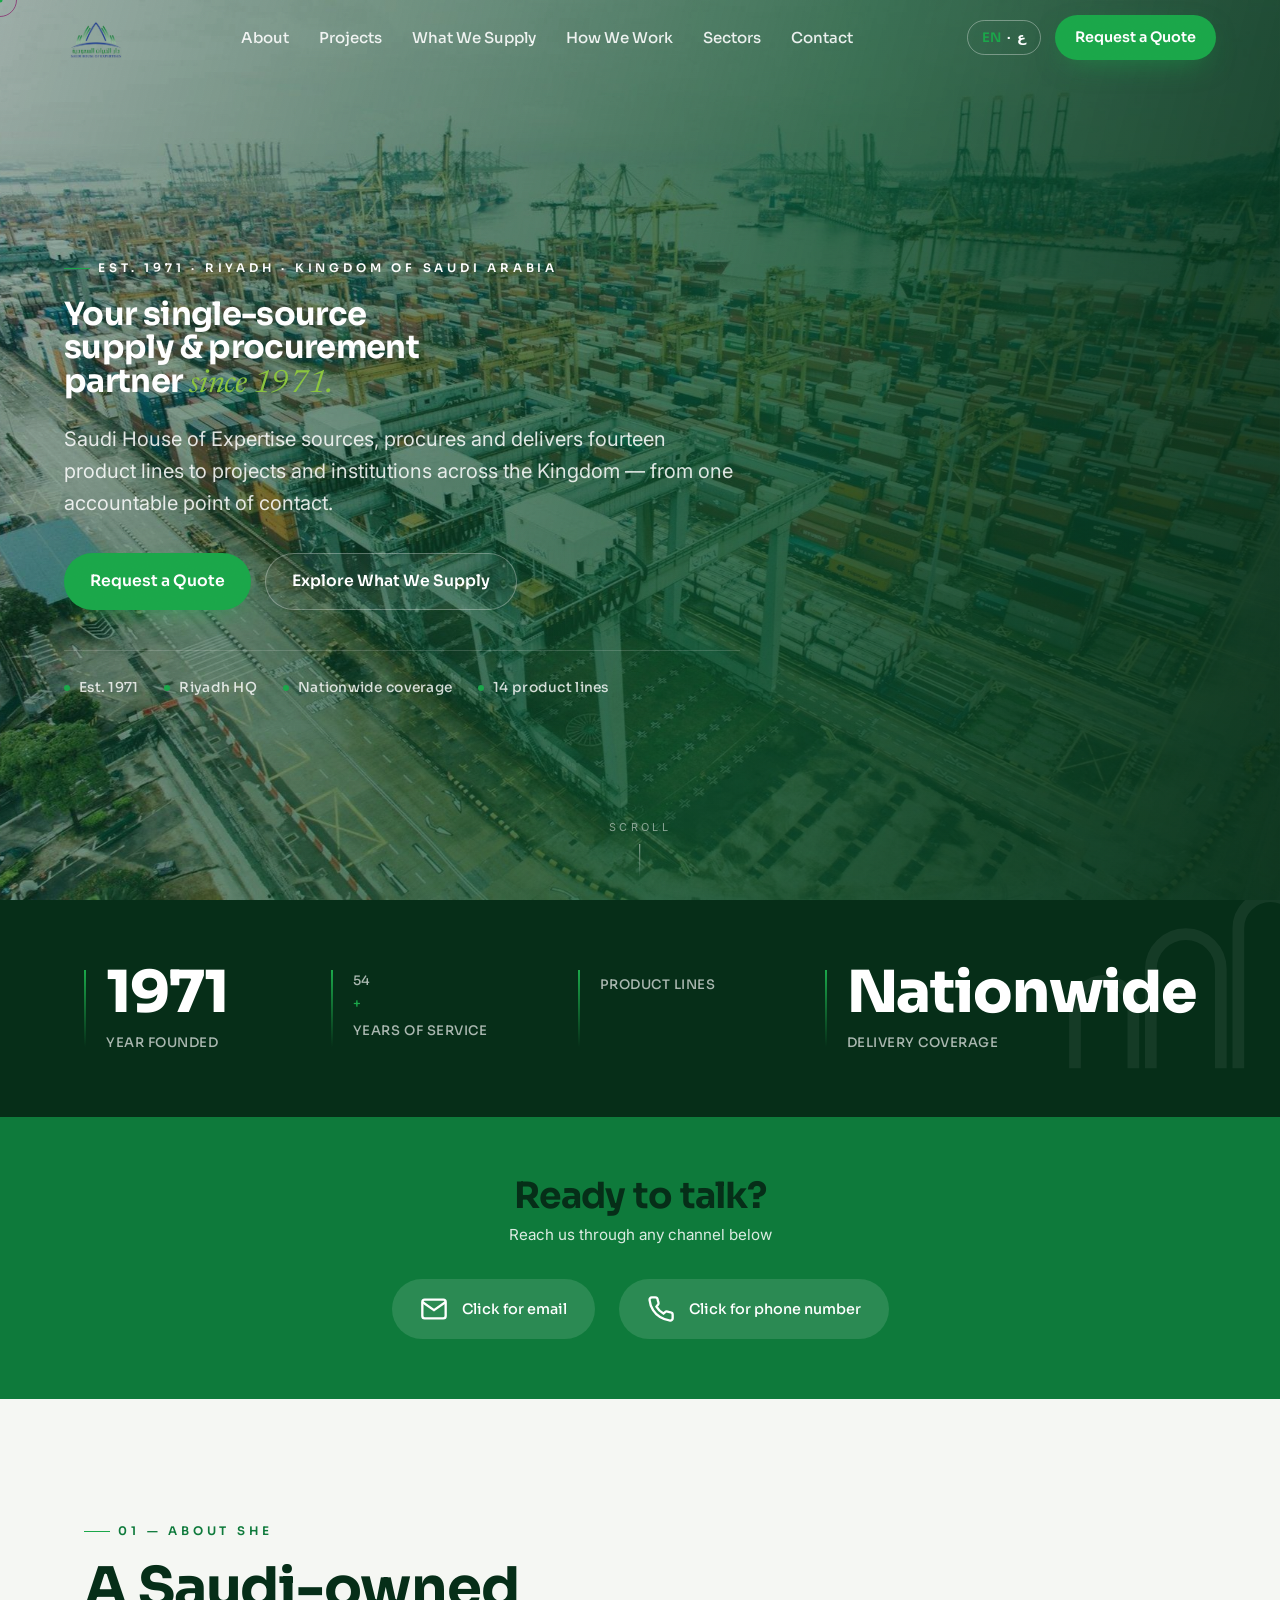
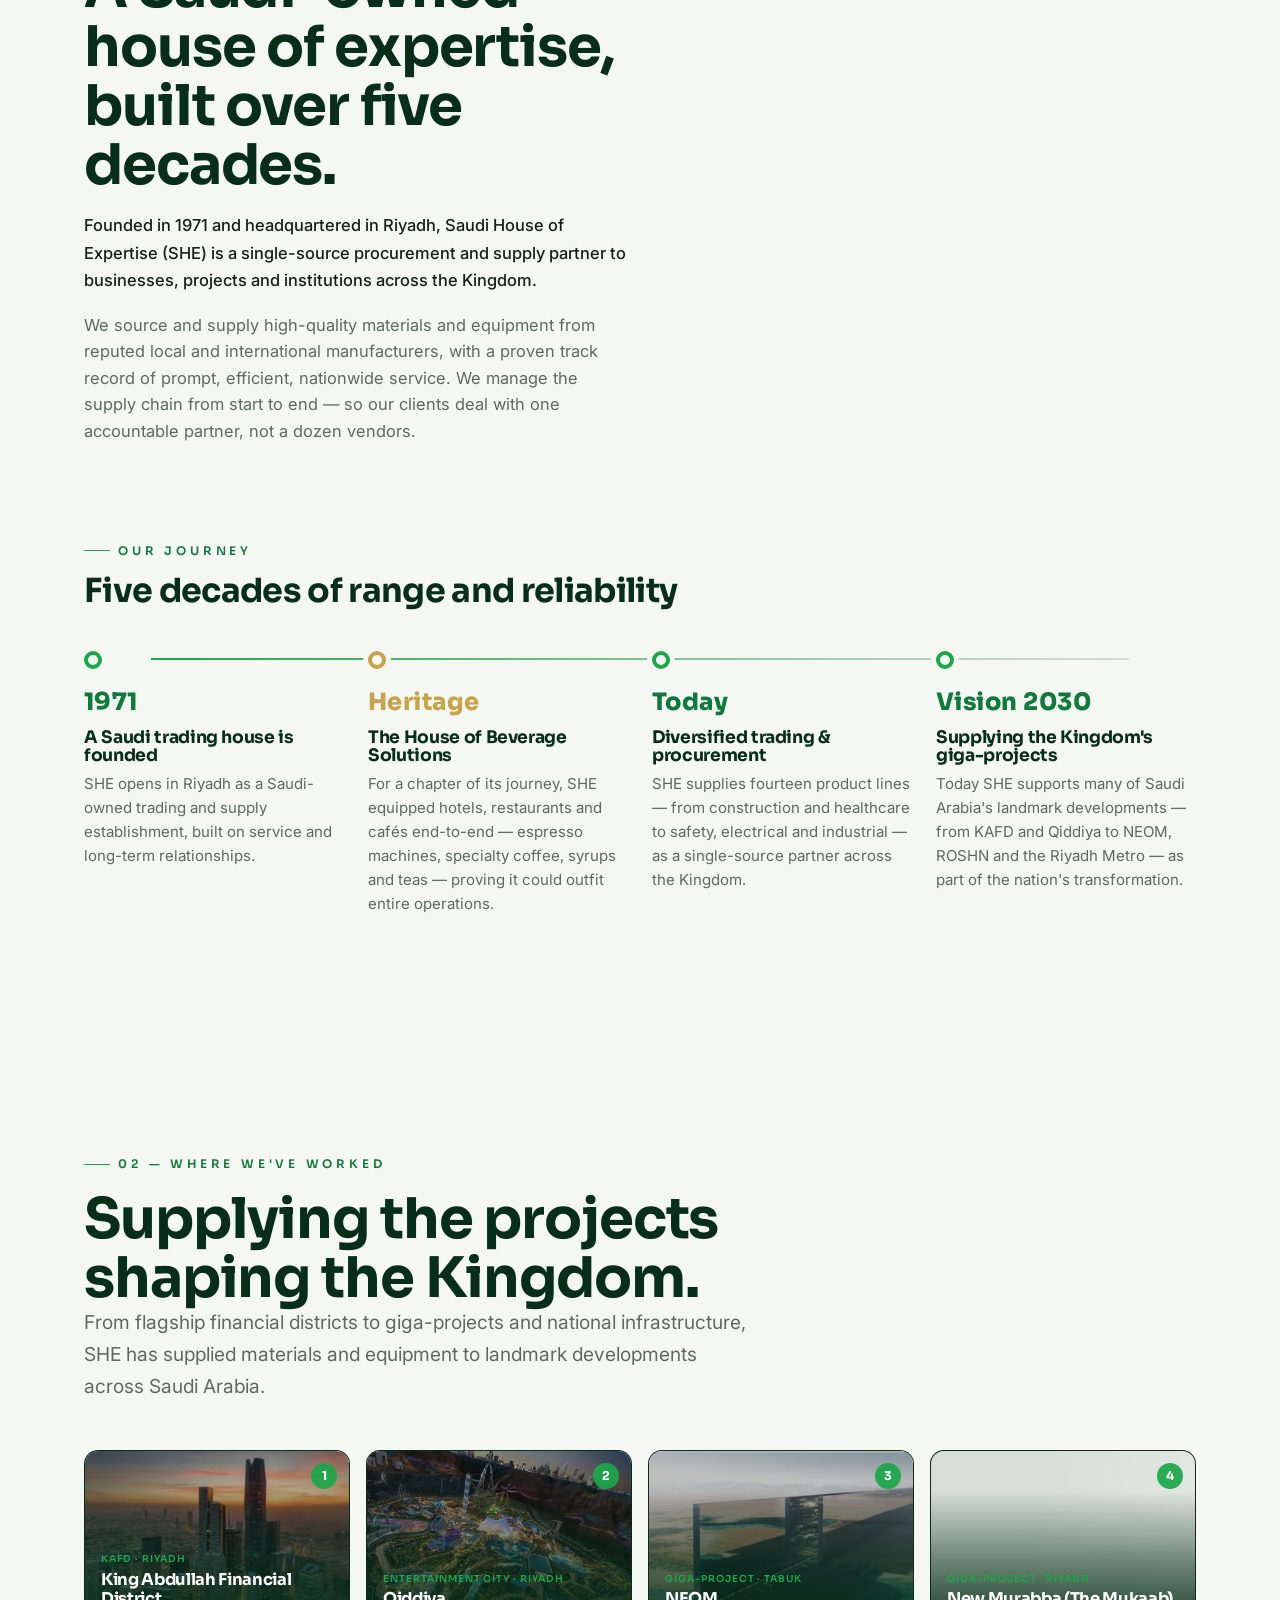
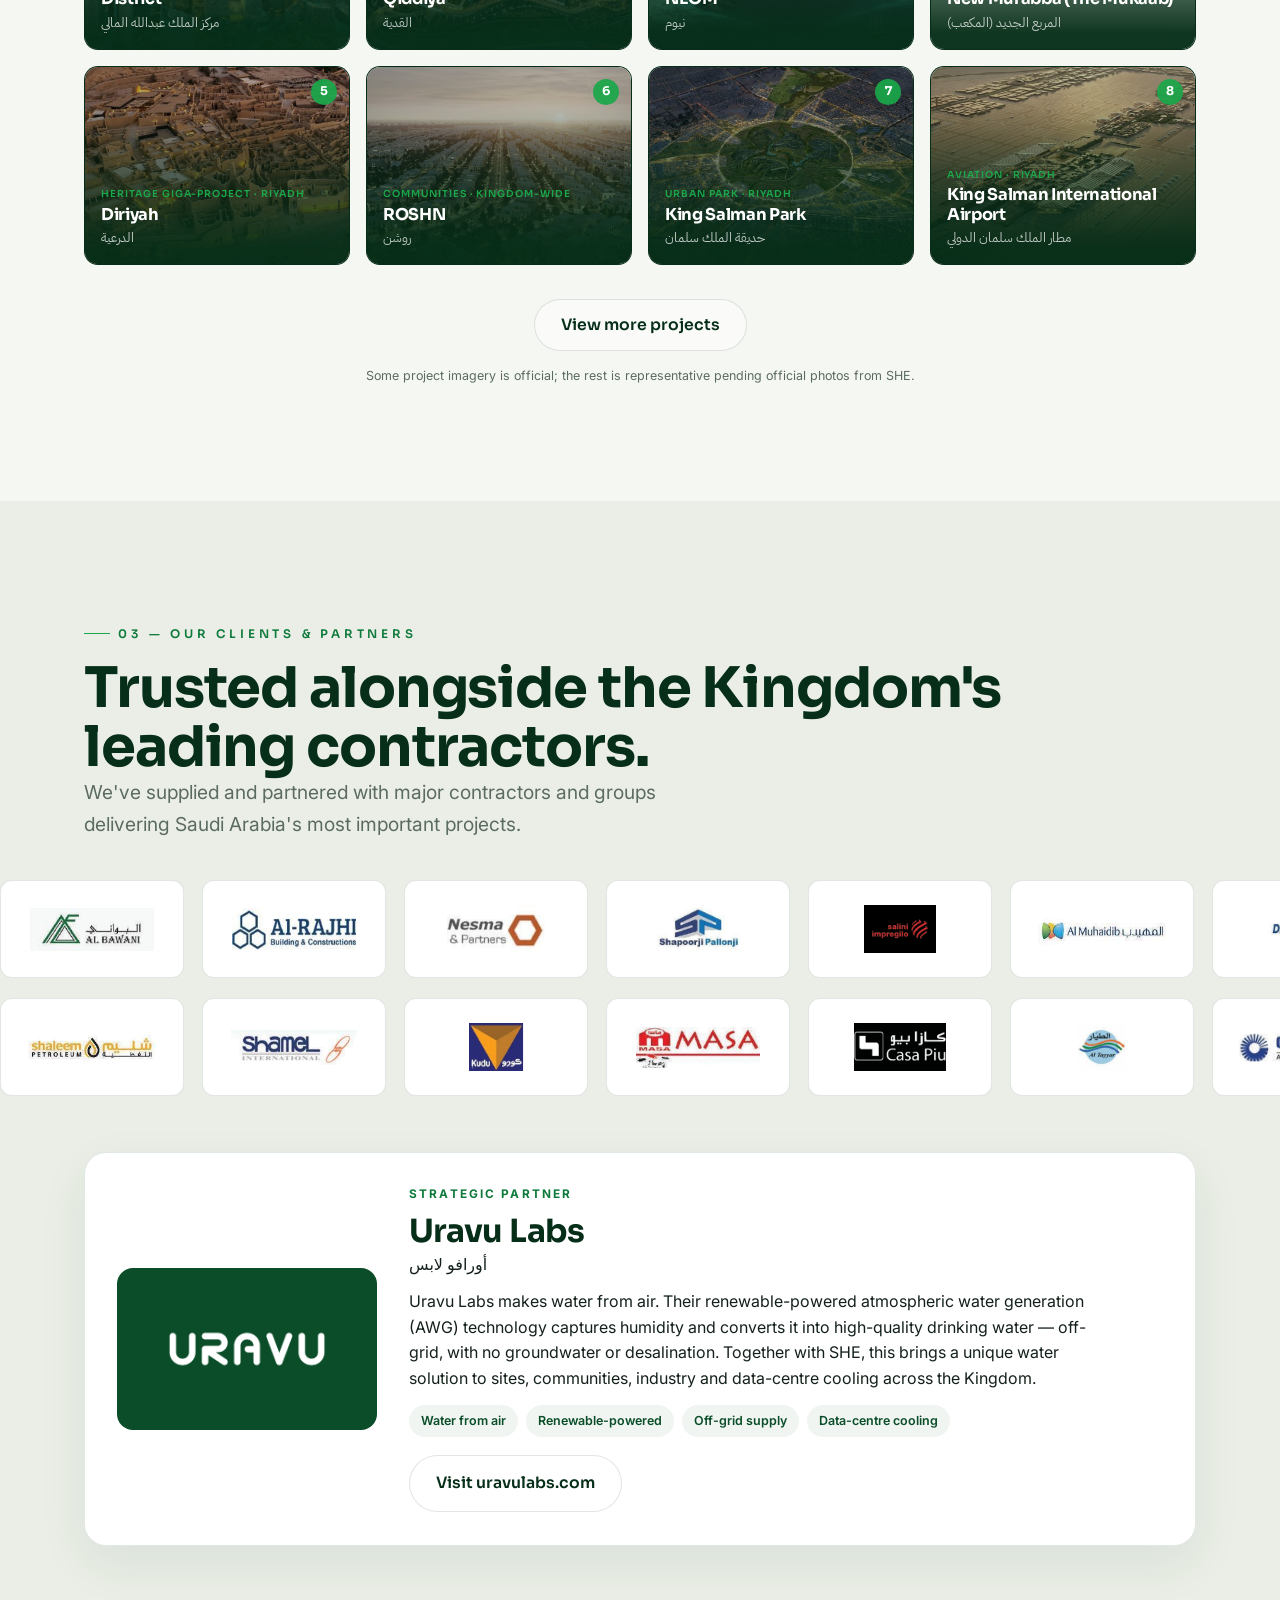
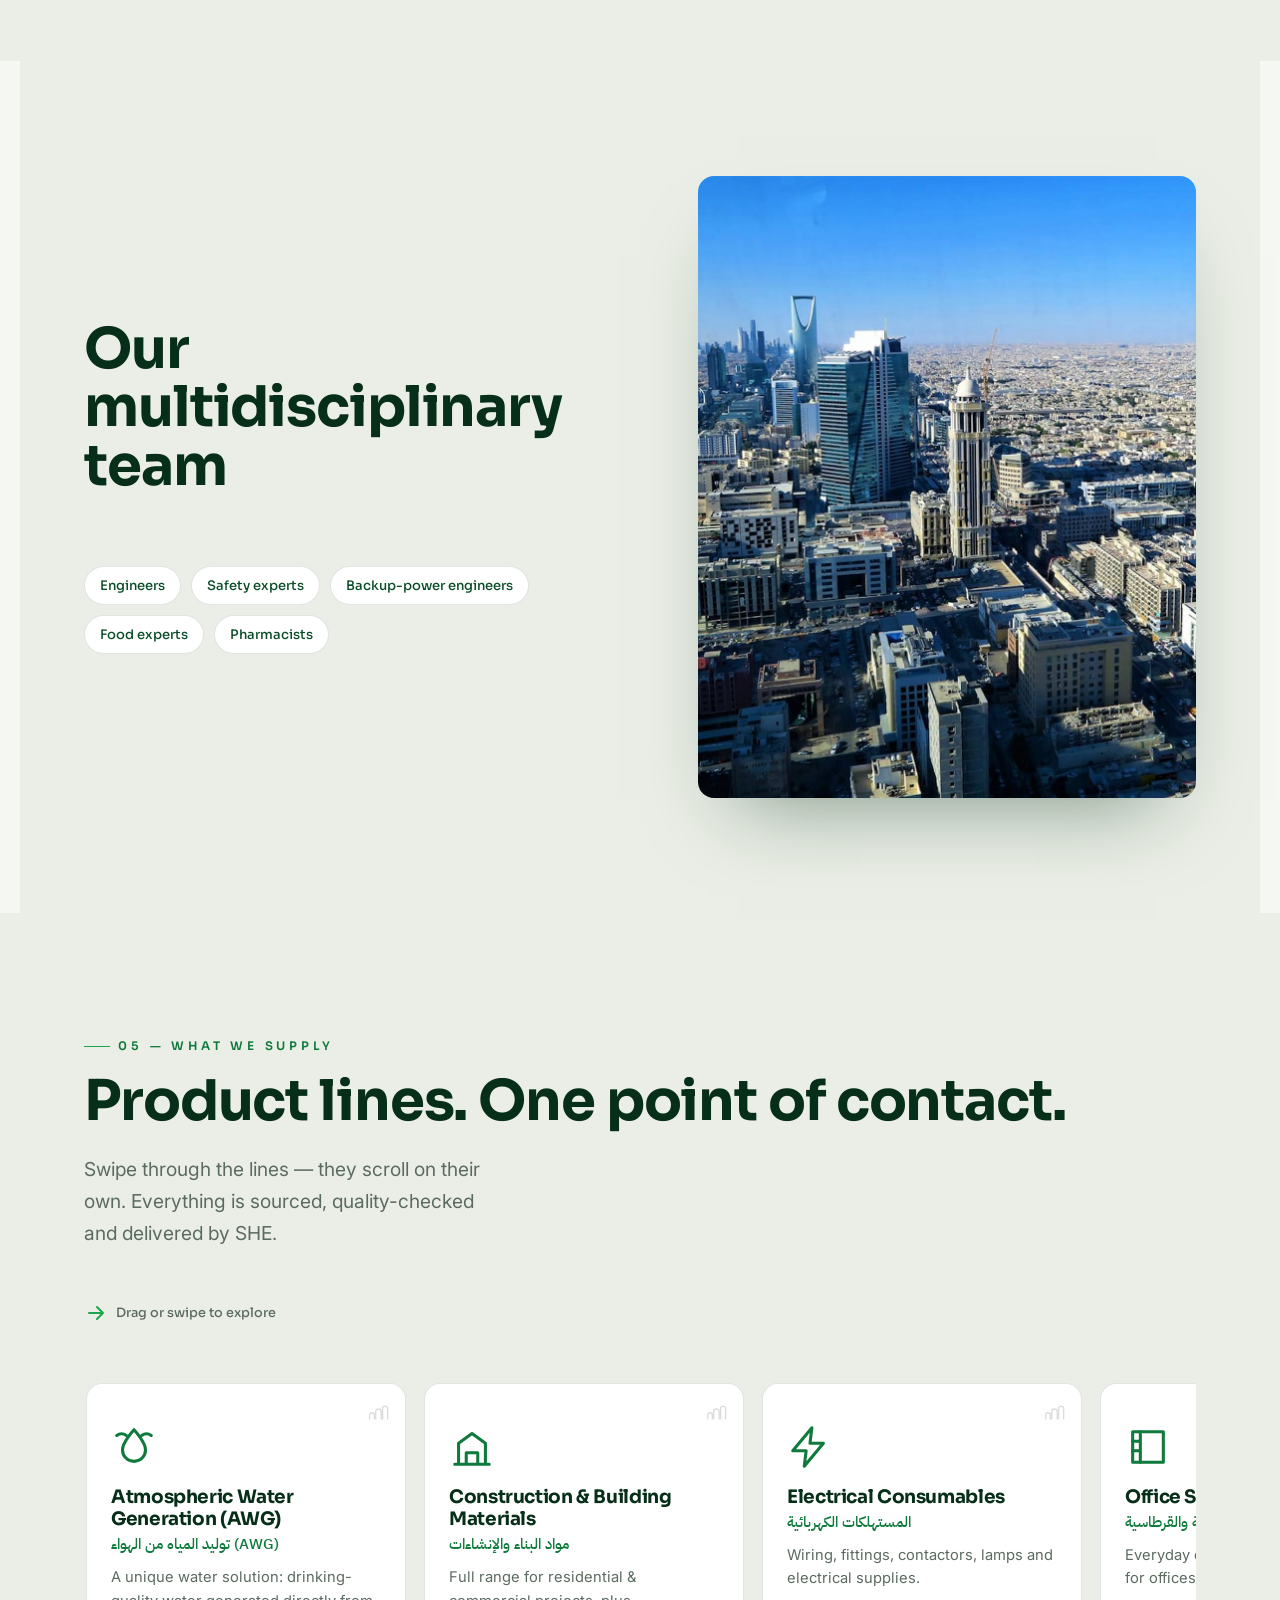
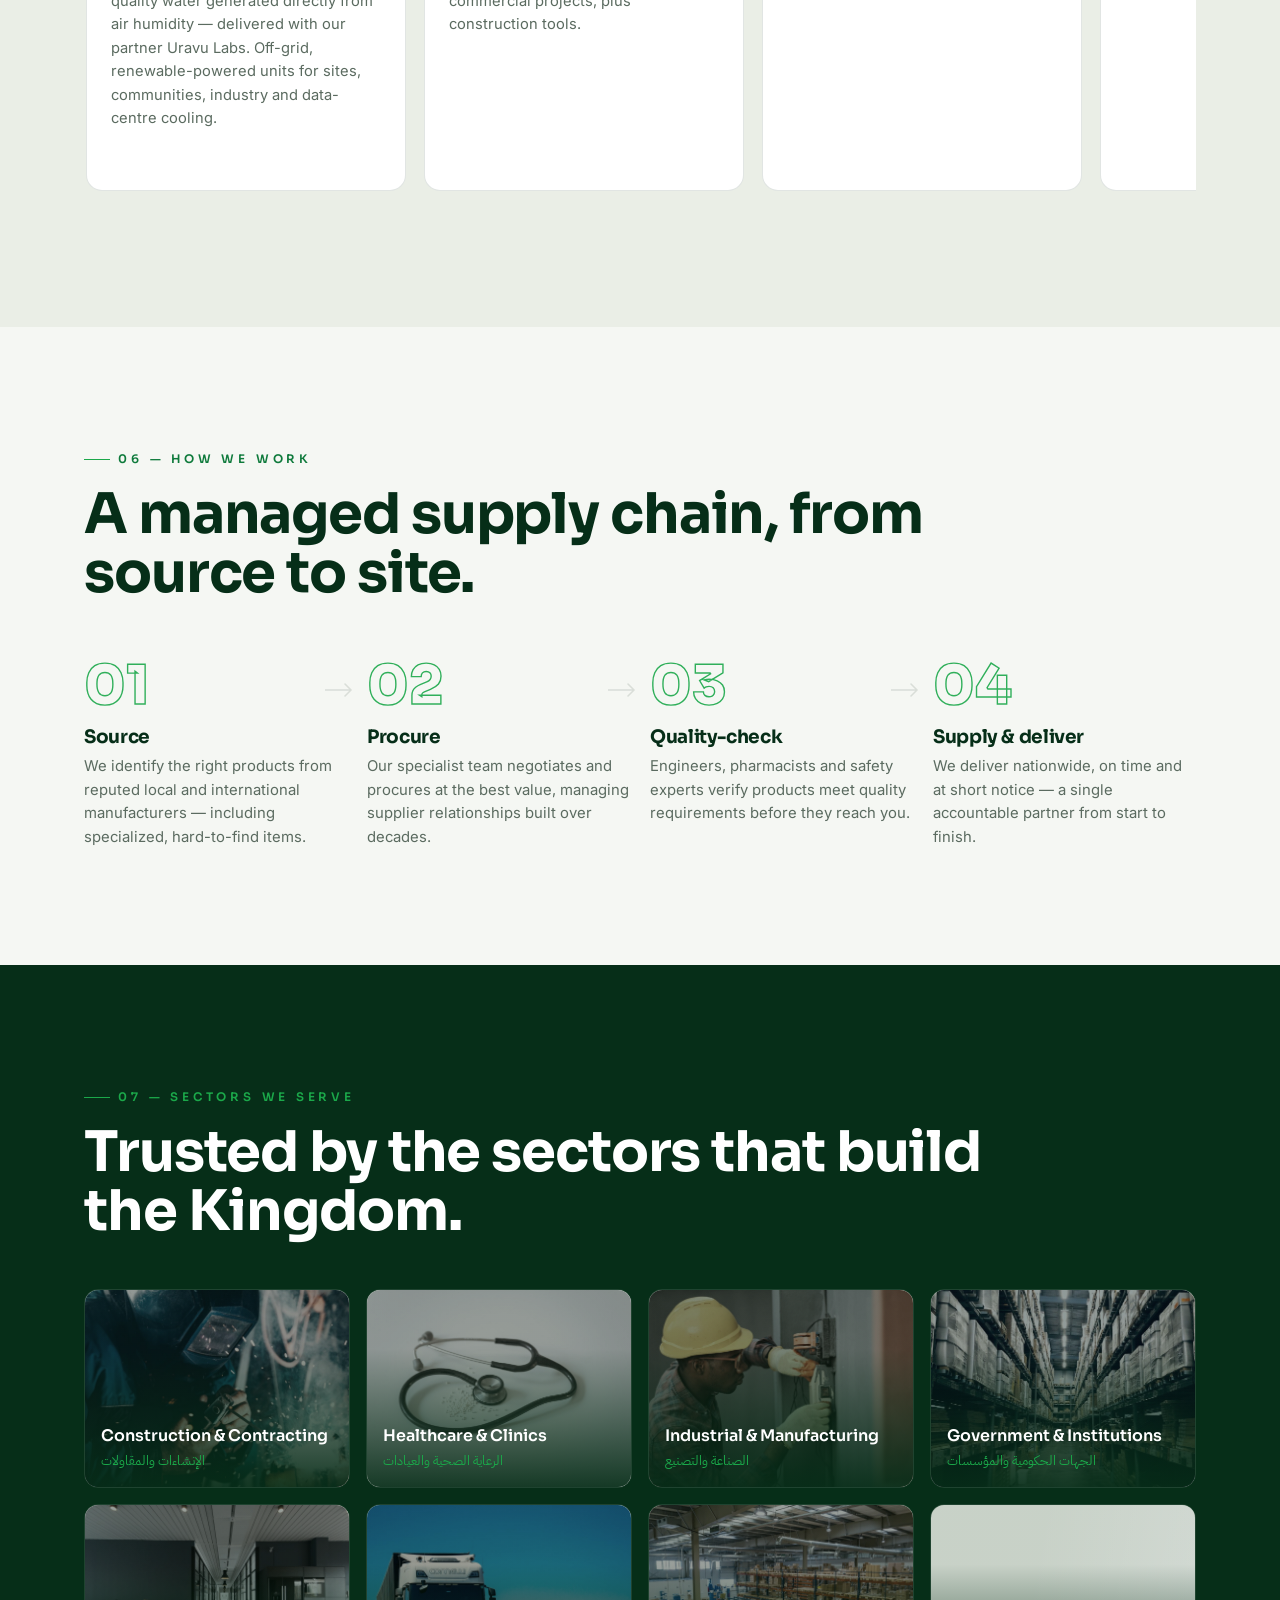
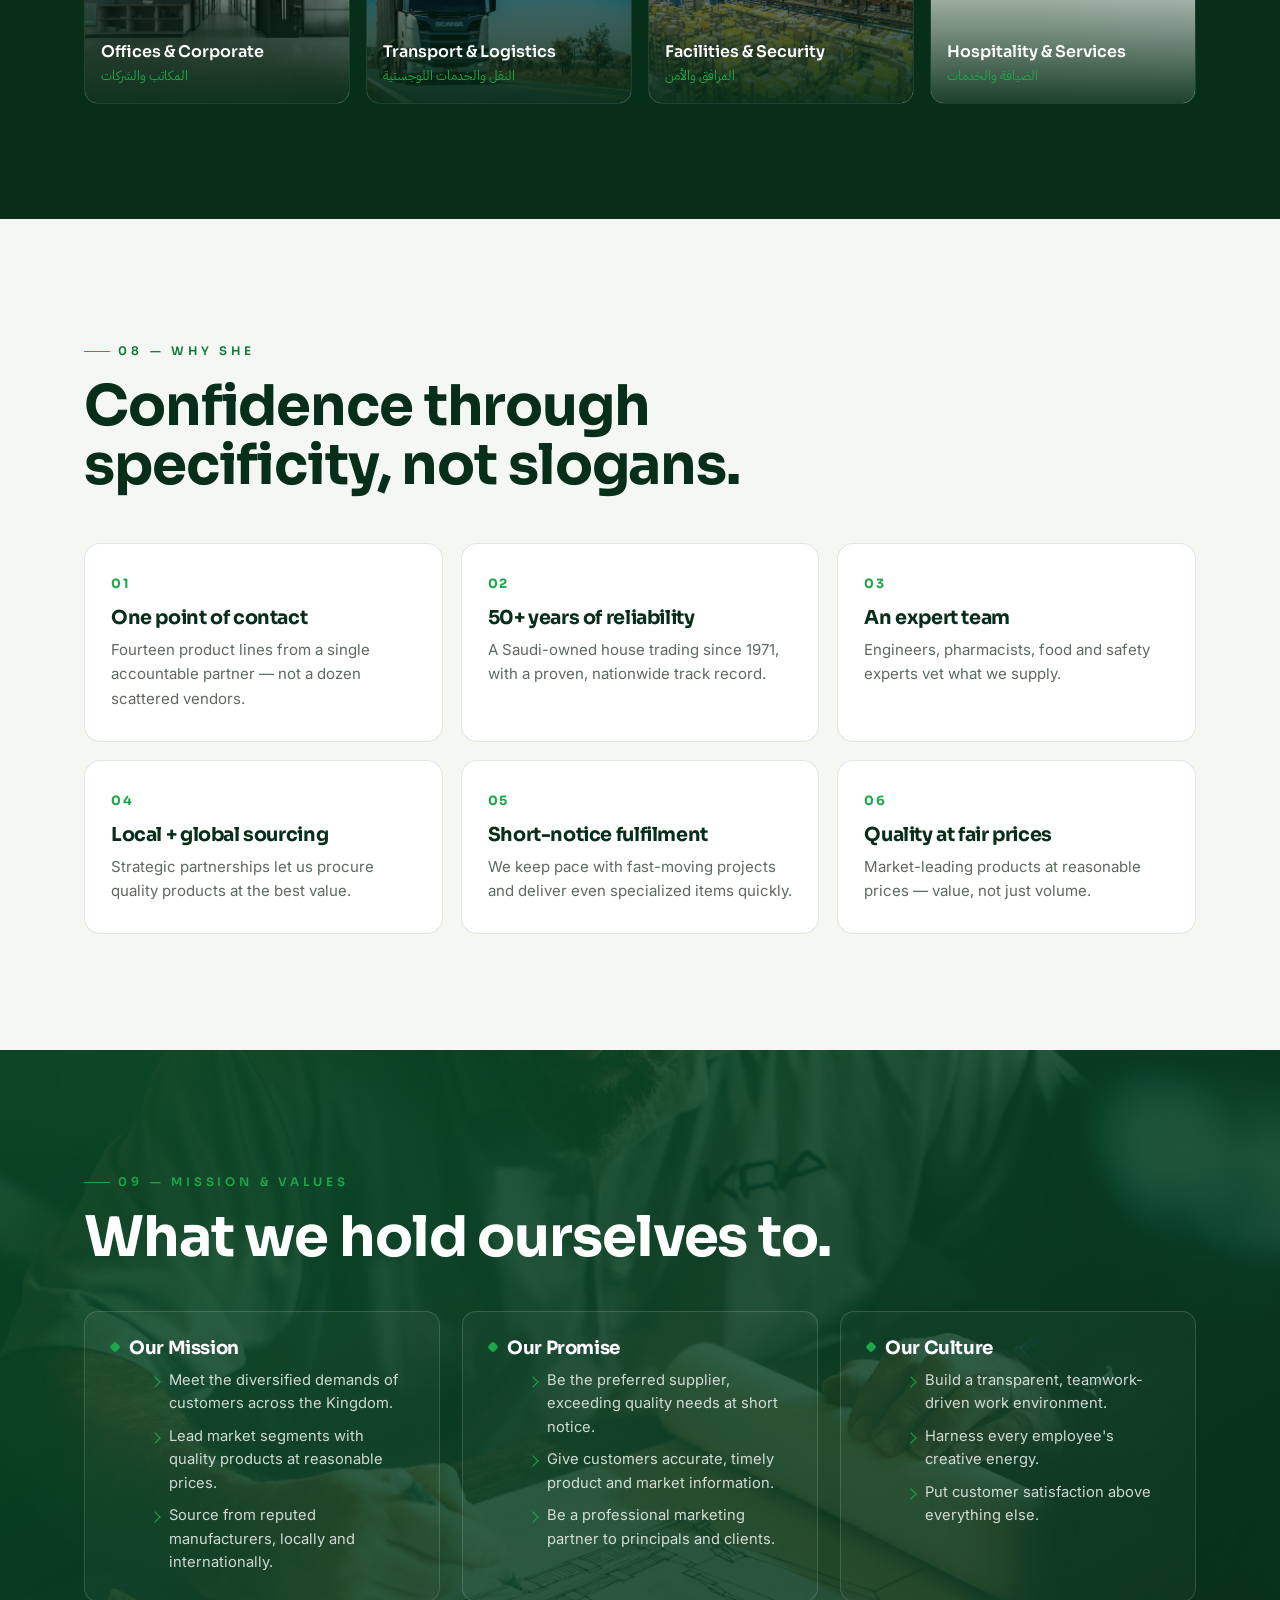
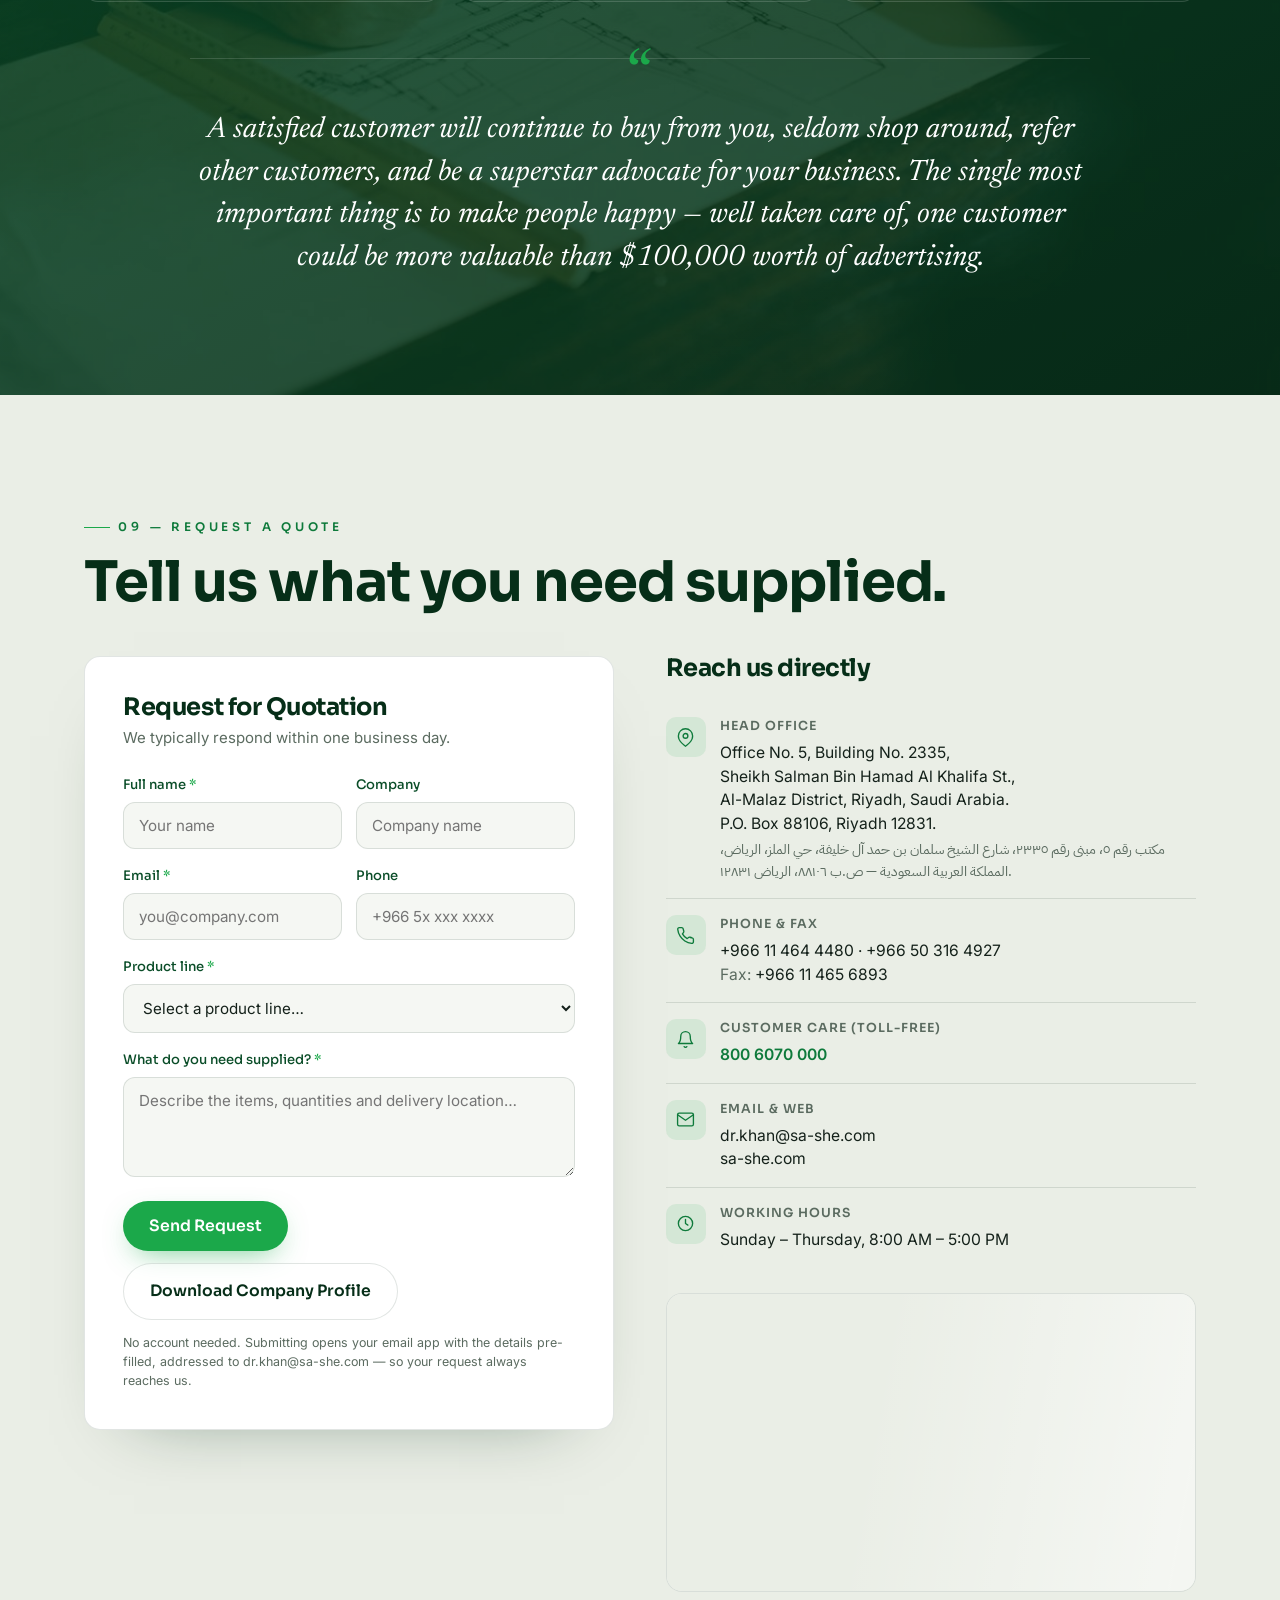
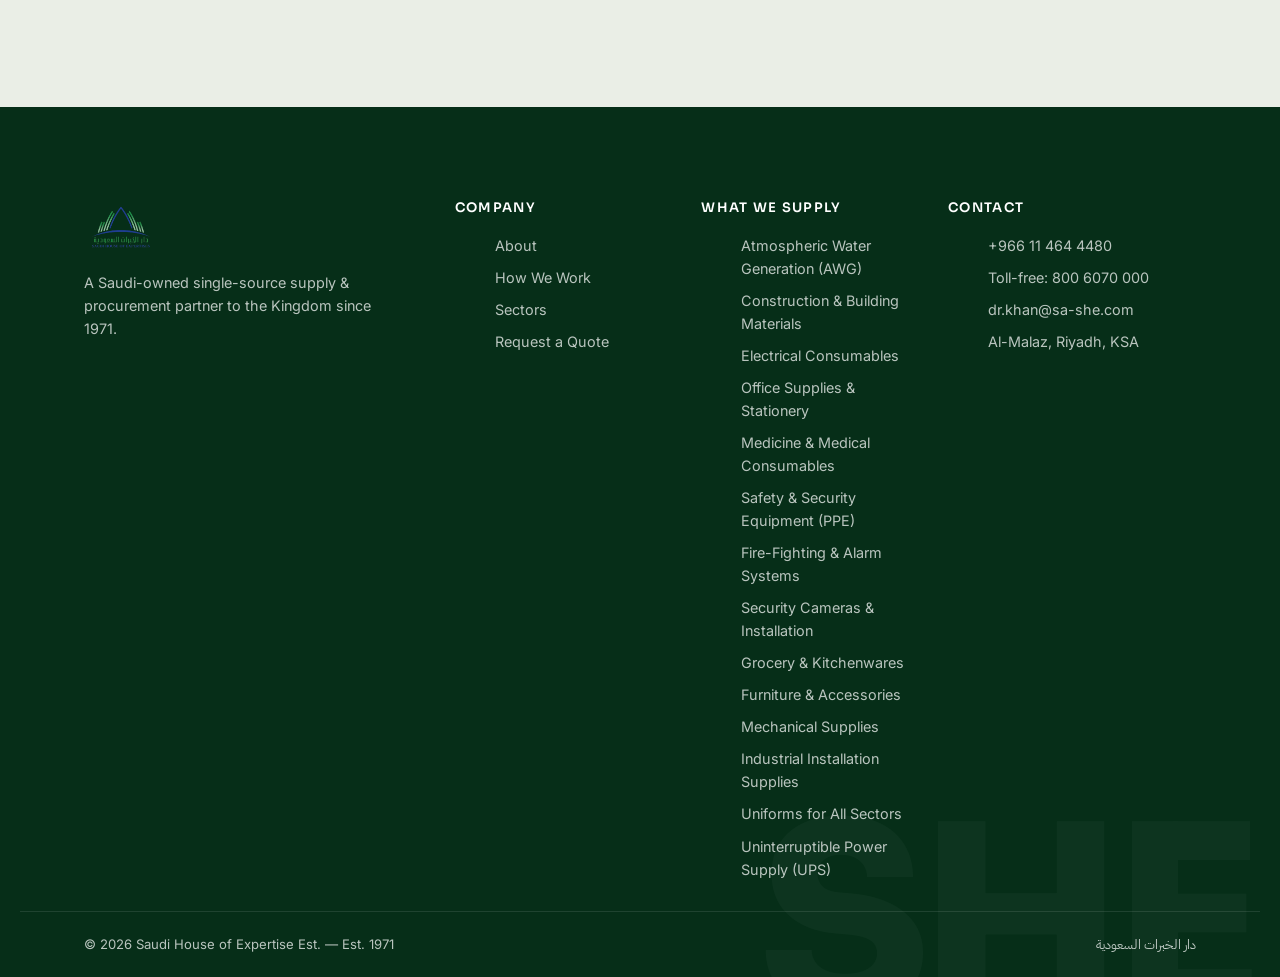
==== commit d05313f6: "Changes Co-authored-by: tabassum24khanam-max <275029995+tabassum24khanam-max@users.noreply.github.co" ====
--- a/index.html
+++ b/index.html
@@ -908,7 +908,7 @@
               <svg viewBox="0 0 24 24" fill="none" stroke="currentColor" stroke-width="2" stroke-linecap="round" stroke-linejoin="round"><path d="M21 15v4a2 2 0 01-2 2H5a2 2 0 01-2-2v-4M7 10l5 5 5-5M12 15V3"/></svg>
             </a>
           </div>
-          <p class="form-note" data-en="No account needed. Submitting opens your email app with the details pre-filled, addressed to zubairceo@gmail.com — so your request always reaches us." data-ar="لا حاجة لحساب. عند الإرسال يفتح تطبيق بريدك مع التفاصيل مُعبّأة مسبقاً إلى zubairceo@gmail.com — ليصل طلبك إلينا دائماً.">No account needed. Submitting opens your email app with the details pre-filled, addressed to zubairceo@gmail.com — so your request always reaches us.</p>
+          <p class="form-note" data-en="No account needed. Submitting opens your email app with the details pre-filled, addressed to dr.khan@sa-she.com — so your request always reaches us." data-ar="لا حاجة لحساب. عند الإرسال يفتح تطبيق بريدك مع التفاصيل مُعبّأة مسبقاً إلى dr.khan@sa-she.com — ليصل طلبك إلينا دائماً.">No account needed. Submitting opens your email app with the details pre-filled, addressed to dr.khan@sa-she.com — so your request always reaches us.</p>
         </form>
         <div class="rfq-success" id="rfqSuccess">
           <div class="check"><svg viewBox="0 0 24 24"><path d="M20 6L9 17l-5-5"/></svg></div>
@@ -956,7 +956,7 @@
           <div class="ii"><svg viewBox="0 0 24 24"><path d="M4 4h16a2 2 0 012 2v12a2 2 0 01-2 2H4a2 2 0 01-2-2V6a2 2 0 012-2z"/><path d="M22 6l-10 7L2 6"/></svg></div>
           <div>
             <div class="it" data-en="Email &amp; Web" data-ar="البريد والموقع">Email &amp; Web</div>
-            <div class="iv"><a href="mailto:zubairceo@gmail.com">zubairceo@gmail.com</a><br><a href="https://sa-she.com" target="_blank" rel="noopener">sa-she.com</a></div>
+            <div class="iv"><a href="mailto:dr.khan@sa-she.com">dr.khan@sa-she.com</a><br><a href="https://sa-she.com" target="_blank" rel="noopener">sa-she.com</a></div>
           </div>
         </div>
         <div class="info-block" style="border-bottom:0">
@@ -1003,7 +1003,7 @@
       <ul>
         <li><a href="tel:+96611464480">+966 11 464 4480</a></li>
         <li><a href="tel:8006070000" data-en="Toll-free: 800 6070 000" data-ar="مجاني: 800 6070 000">Toll-free: 800 6070 000</a></li>
-        <li><a href="mailto:zubairceo@gmail.com">zubairceo@gmail.com</a></li>
+        <li><a href="mailto:dr.khan@sa-she.com">dr.khan@sa-she.com</a></li>
         <li data-en="Al-Malaz, Riyadh, KSA" data-ar="الملز، الرياض، السعودية">Al-Malaz, Riyadh, KSA</li>
       </ul>
     </div>
@@ -1076,7 +1076,6 @@
  {img:'public/img/projects/saudi-railway.jpg',en:'Saudi Railway (SAR)',ar:'الخطوط الحديدية السعودية',tag:'Rail · Kingdom-wide'},
  {img:'public/img/projects/ups-datacenter.jpg',en:'Government Data Centre',ar:'مركز بيانات حكومي',tag:'UPS 120 KVA · Riyadh'},
  {img:'public/img/projects/ups-bank.jpg',en:'National Commercial Bank',ar:'البنك الأهلي التجاري',tag:'UPS & Regulators · Kingdom-wide'},
- {img:'public/img/projects/ups-factory.jpg',en:'Production Line',ar:'خط إنتاج',tag:'UPS 60 KVA · Industrial'},
  {img:'public/img/projects/ups-lab.jpg',en:'Laboratory Systems',ar:'أنظمة مختبرية',tag:'UPS 20 KVA · Laboratory'}
 ];
 
@@ -1367,7 +1366,7 @@
       msg
     ];
     var params='subject='+encodeURIComponent(subject)+'&body='+encodeURIComponent(bodyLines.join('\n'));
-    var mailto='mailto:zubairceo@gmail.com?'+params;
+    var mailto='mailto:dr.khan@sa-she.com?'+params;
     var s=document.getElementById('rfqSuccess');
     if(form)form.style.display='none';
     if(s)s.classList.add('show');
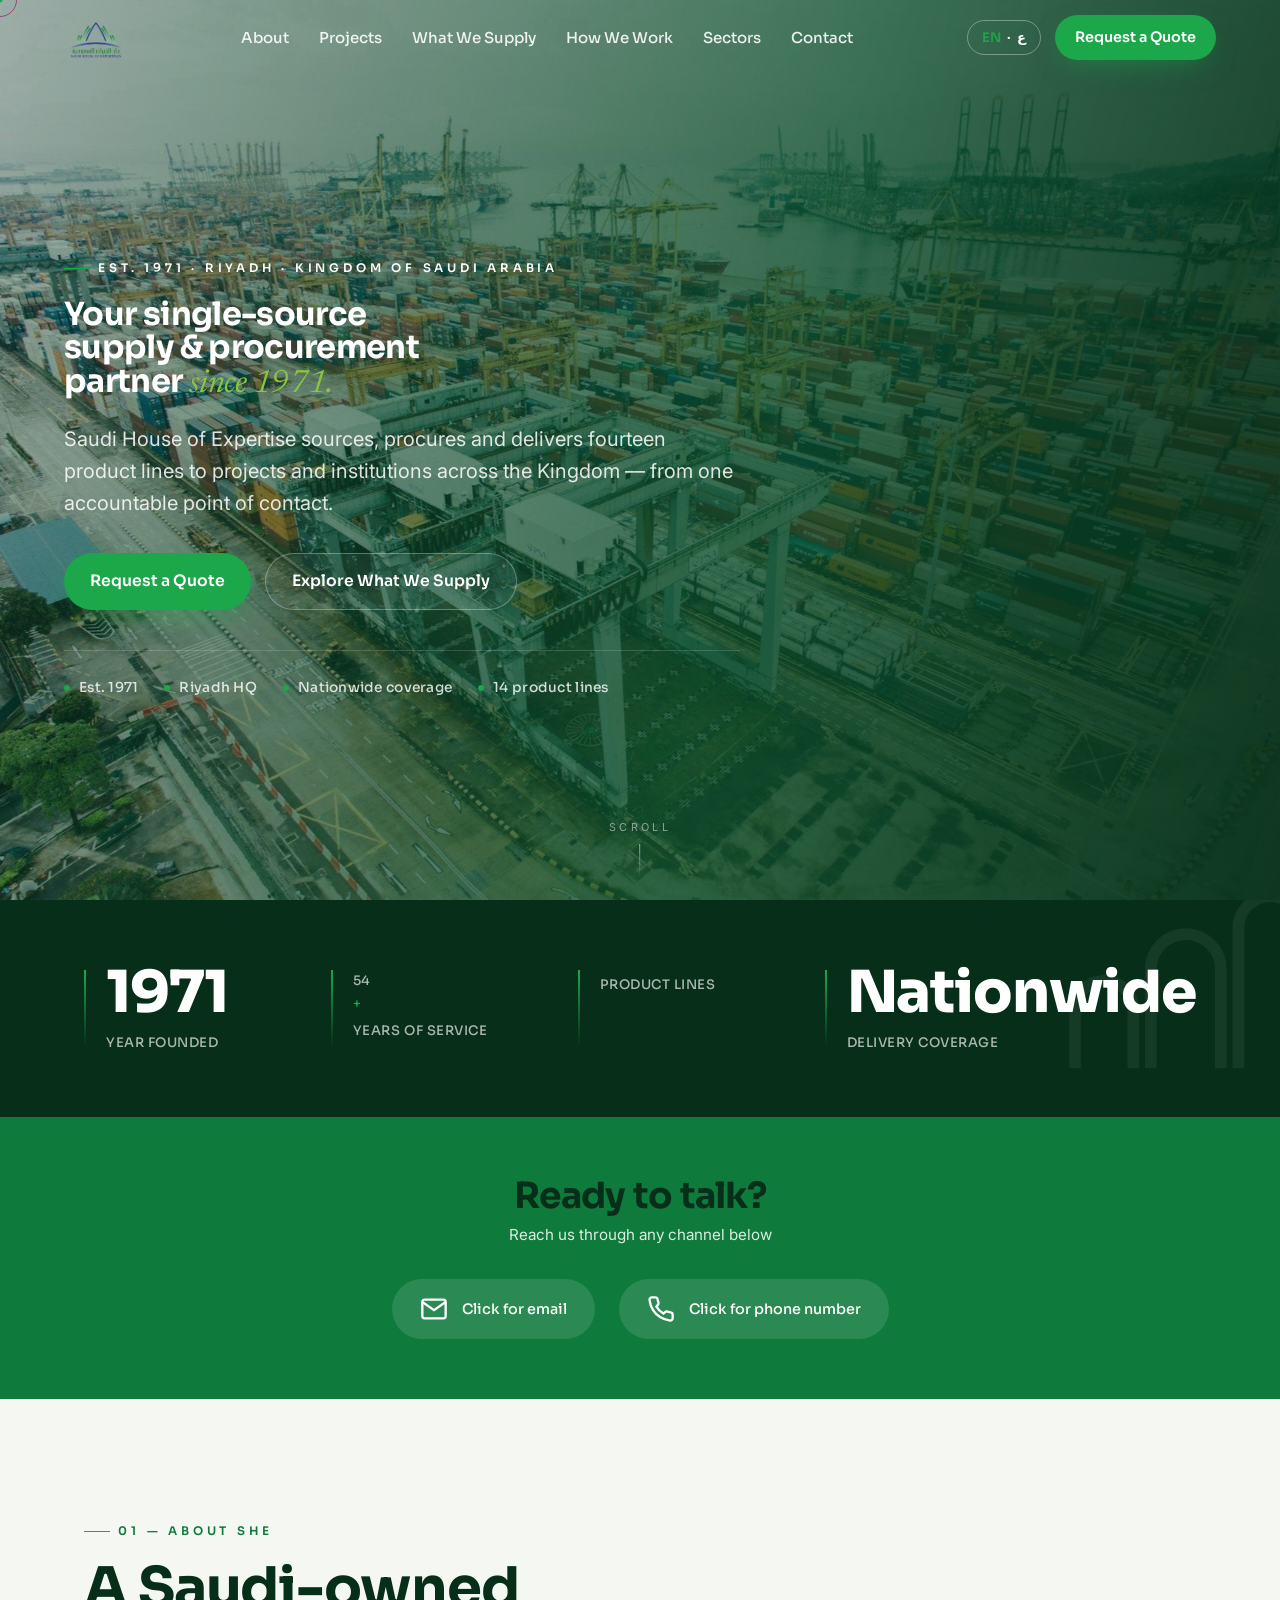
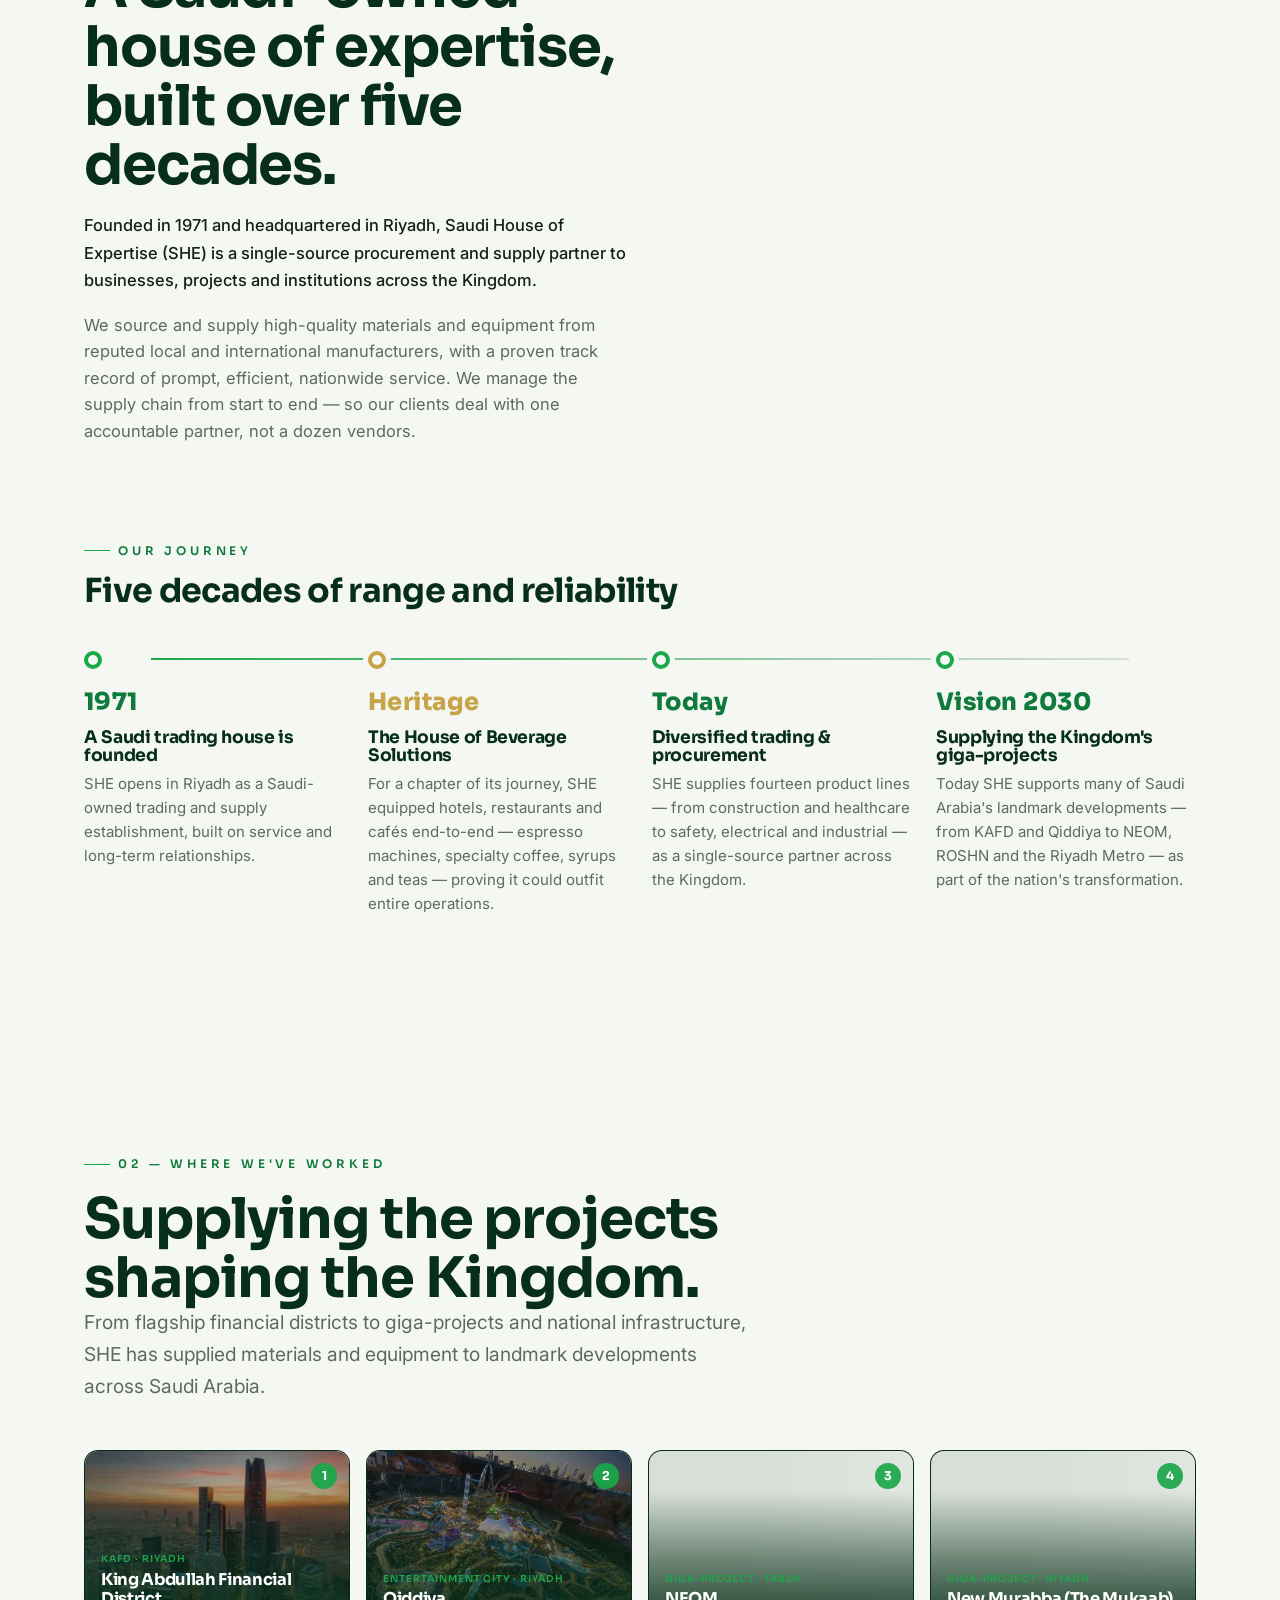
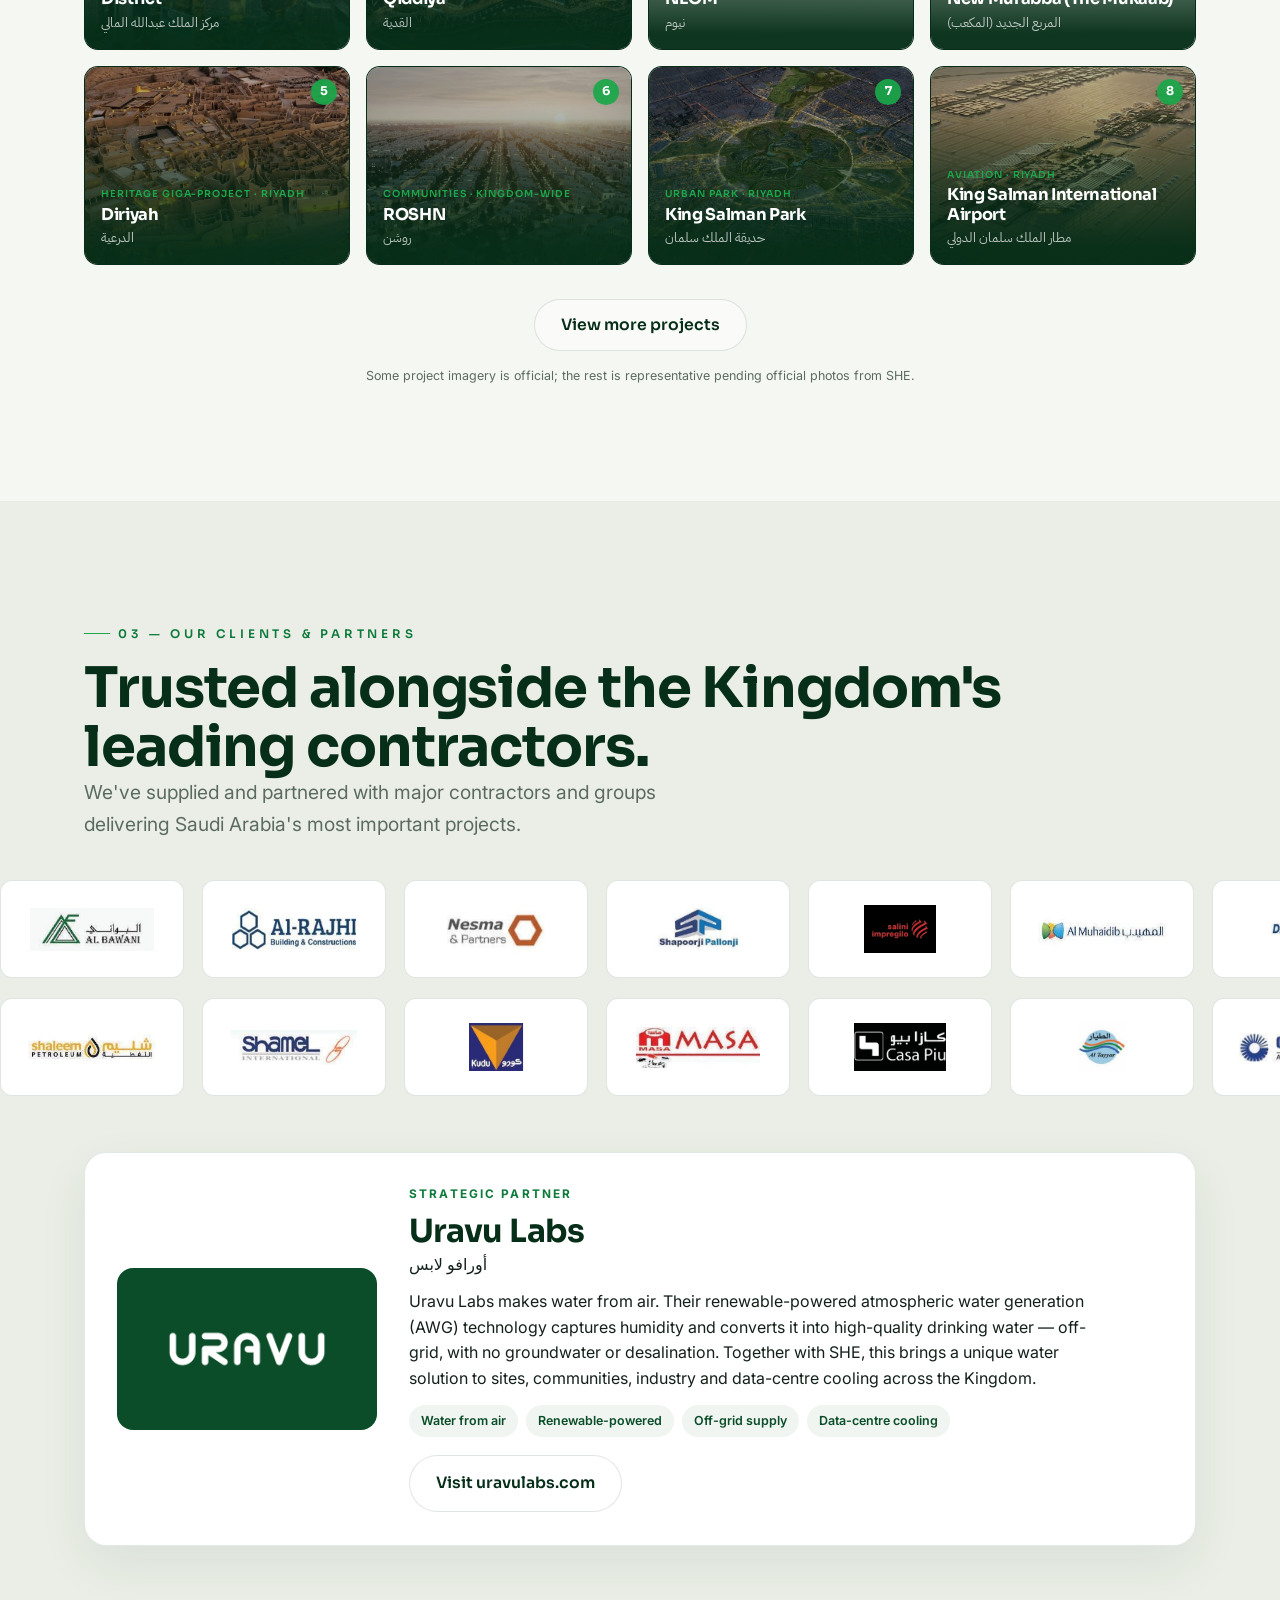
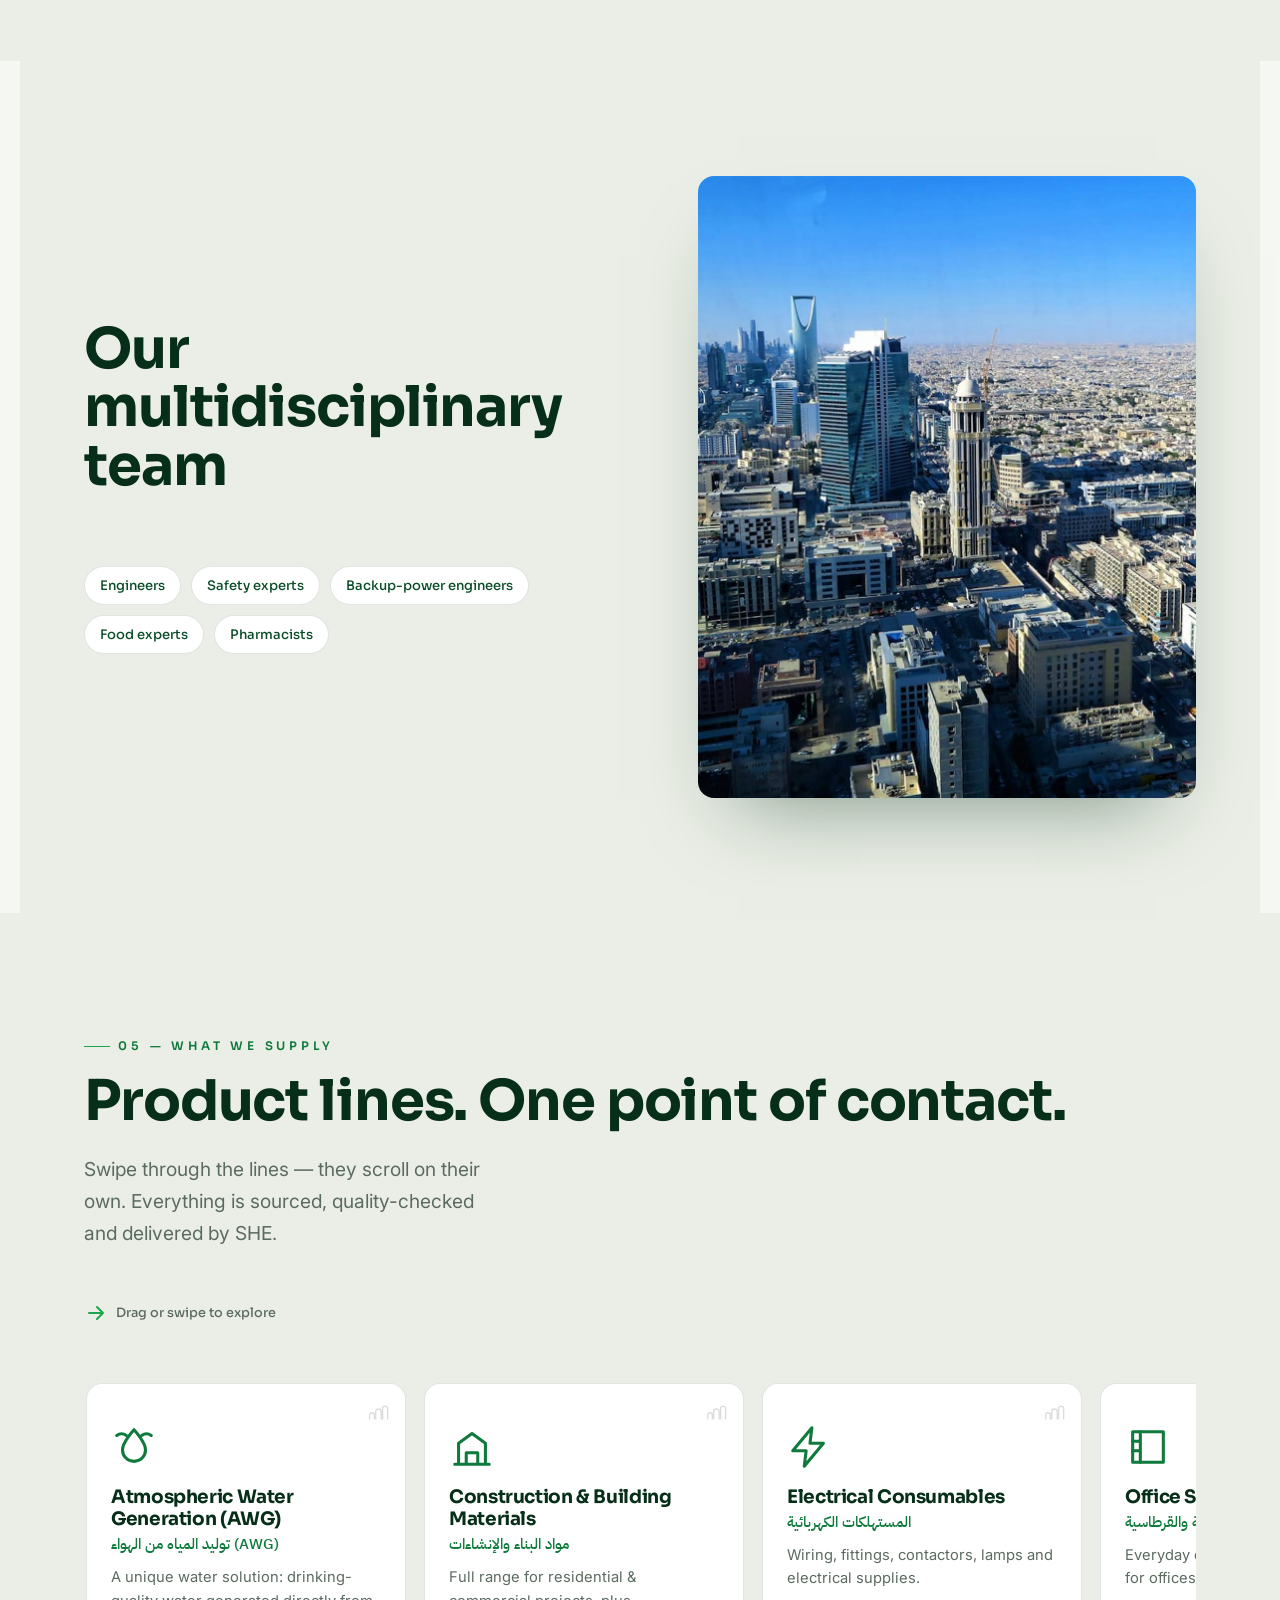
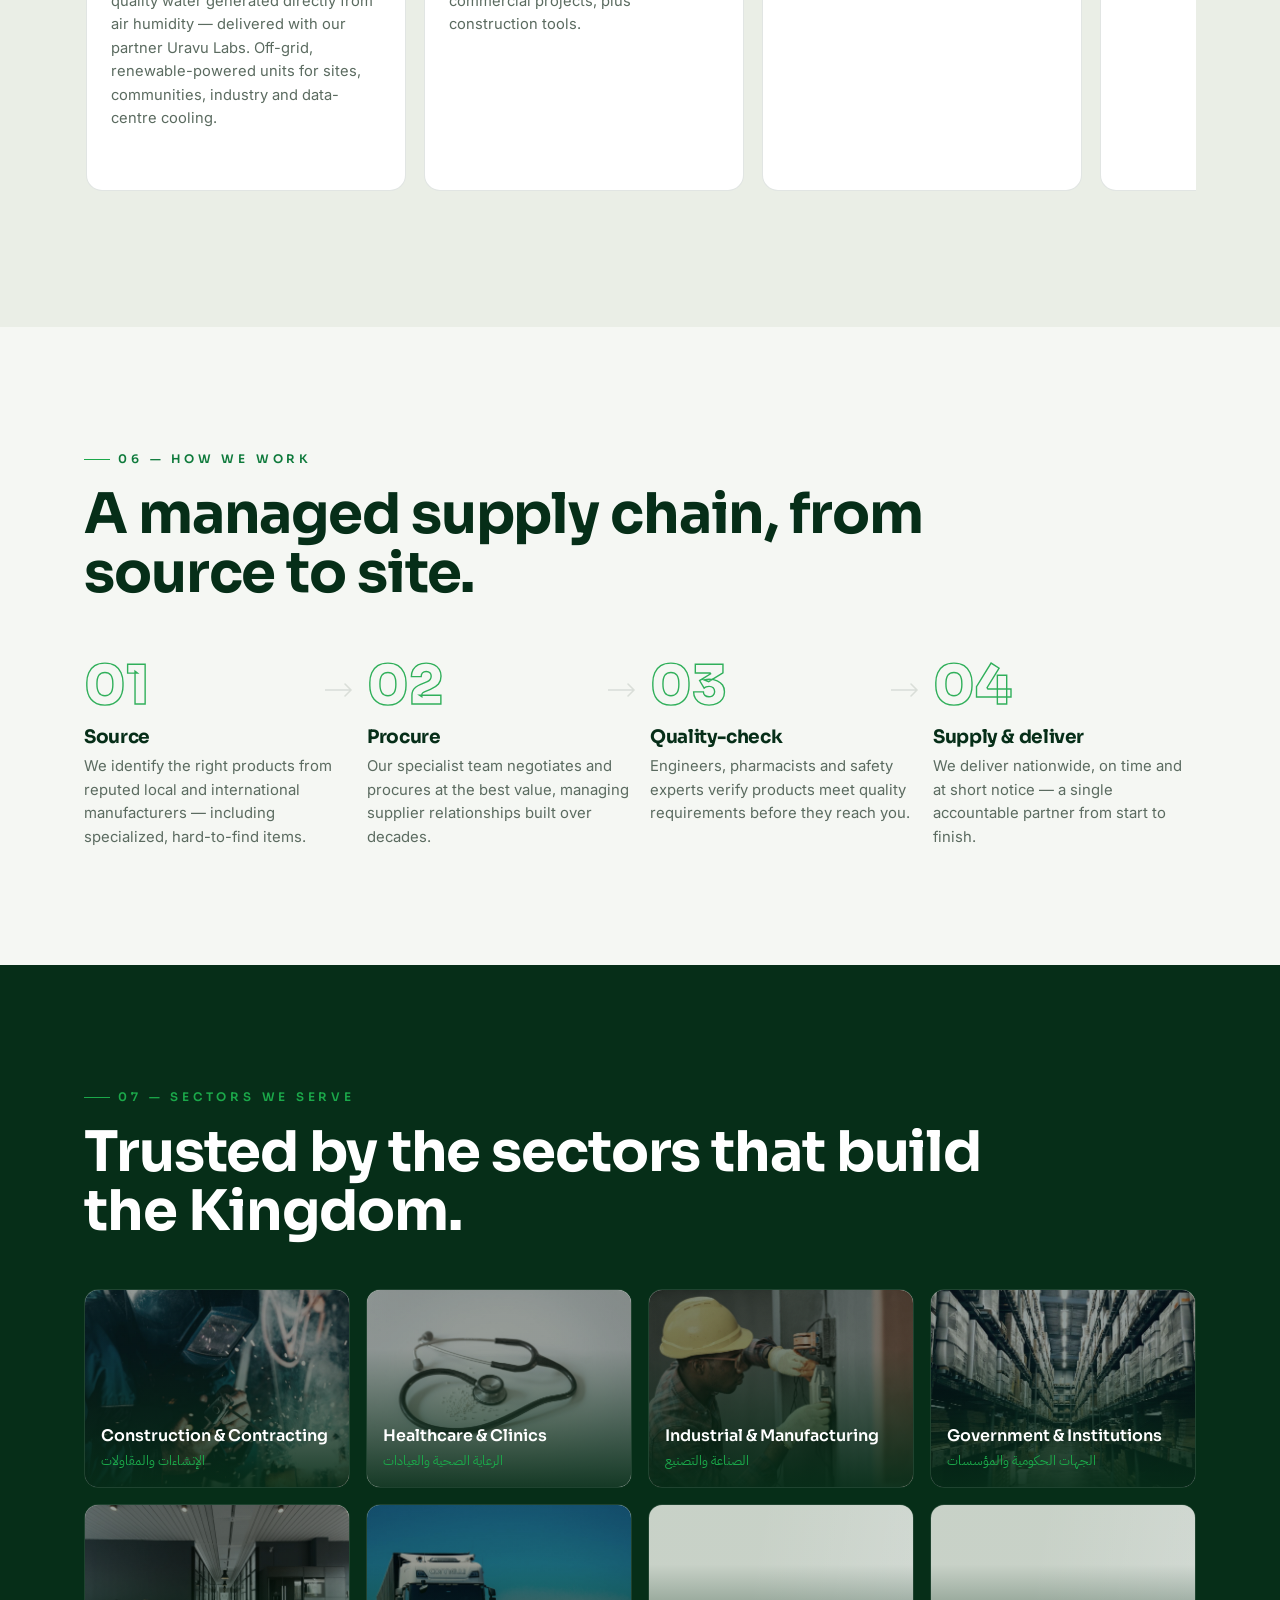
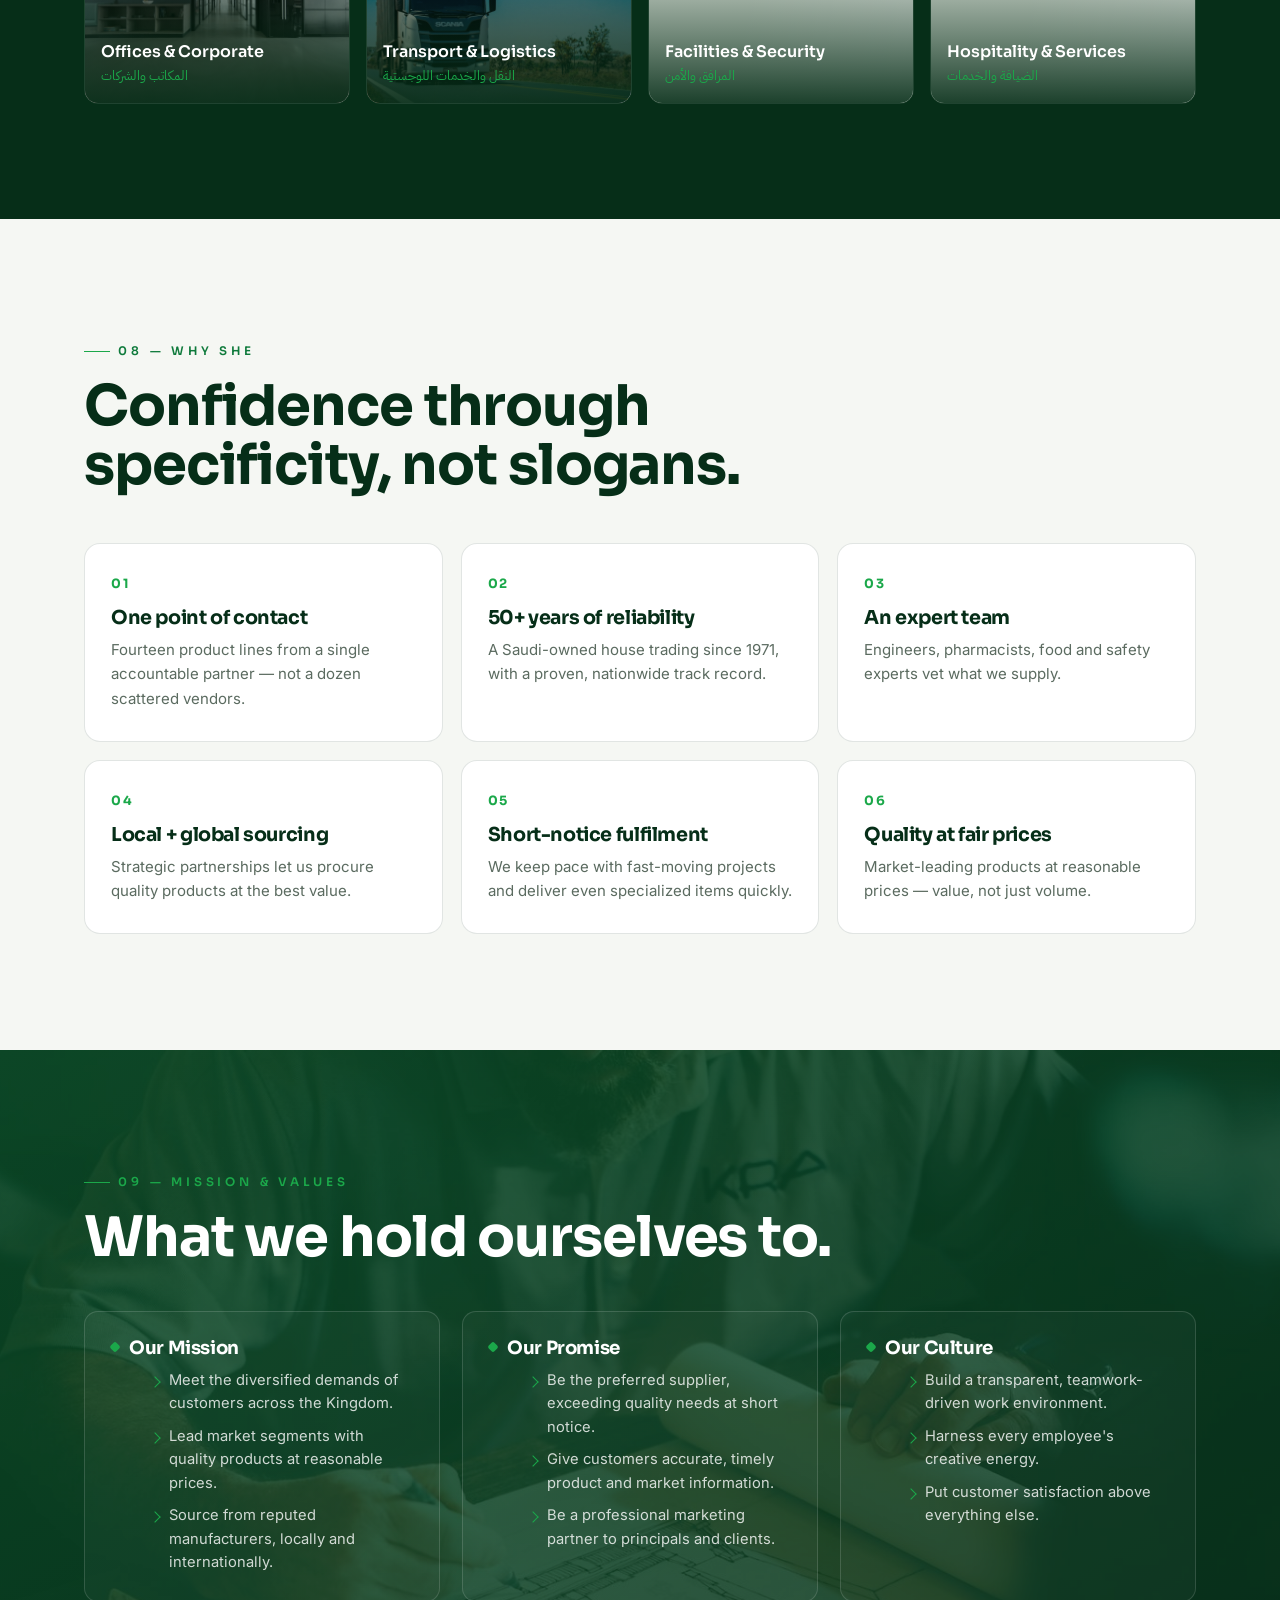
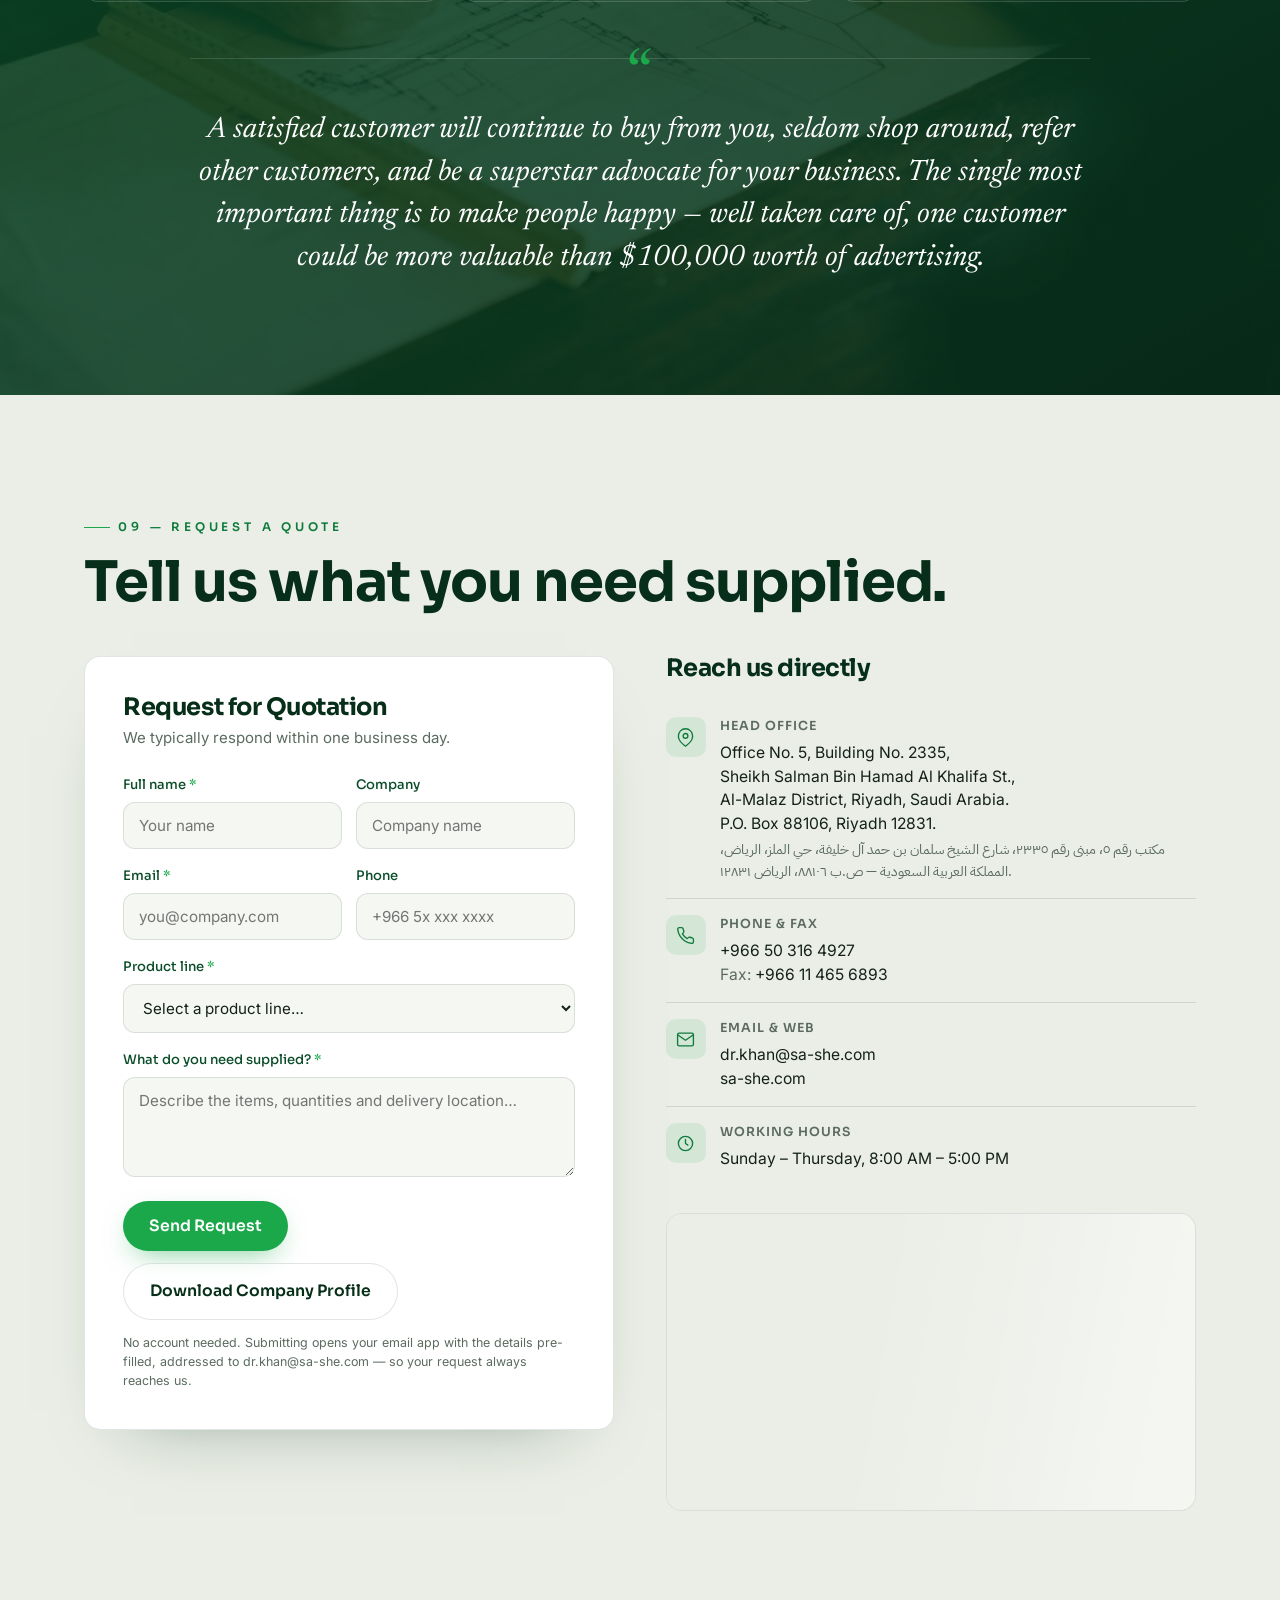
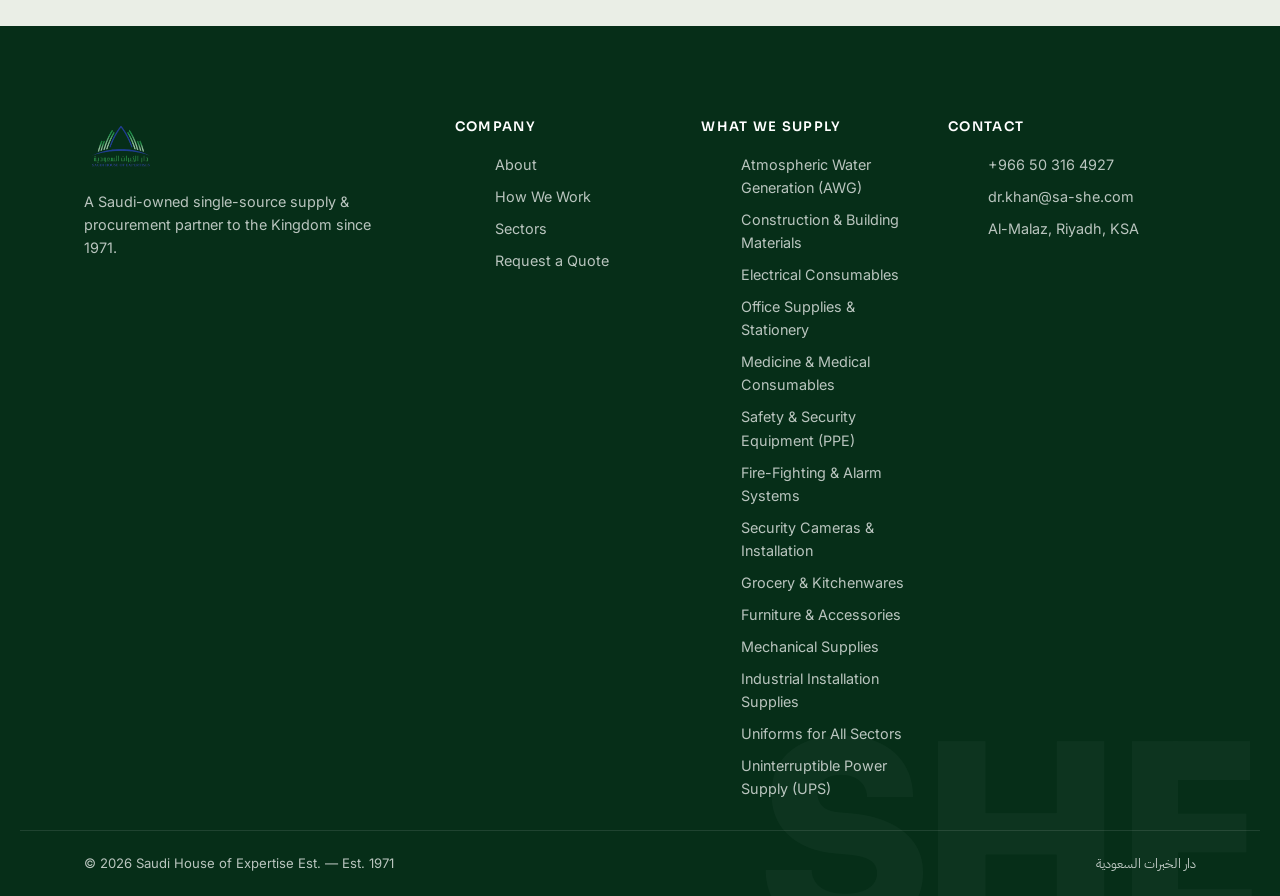
==== commit b02de05f: "Changes Co-authored-by: tabassum24khanam-max <275029995+tabassum24khanam-max@users.noreply.github.co" ====
--- a/index.html
+++ b/index.html
@@ -915,7 +915,7 @@
           <h3 data-en="Request ready to send" data-ar="طلبك جاهز للإرسال">Request ready to send</h3>
           <p data-en="Your email app should have opened with everything filled in. If it didn't, use the buttons below to reach us directly." data-ar="من المفترض أن يكون تطبيق بريدك قد فُتح مع تعبئة كل التفاصيل. إن لم يحدث، استخدم الأزرار أدناه للتواصل معنا مباشرة.">Your email app should have opened with everything filled in. If it didn't, use the buttons below to reach us directly.</p>
           <div class="alt-contact" style="justify-content:center">
-            <a class="call" href="tel:+96611464480"><svg viewBox="0 0 24 24" fill="none" stroke="currentColor" stroke-width="1.9" stroke-linecap="round" stroke-linejoin="round"><path d="M22 16.9v3a2 2 0 01-2.2 2 19.8 19.8 0 01-8.6-3 19.5 19.5 0 01-6-6 19.8 19.8 0 01-3-8.6A2 2 0 014.1 2h3a2 2 0 012 1.7c.1.9.4 1.8.7 2.7a2 2 0 01-.5 2.1L8.1 9.9a16 16 0 006 6l1.4-1.2a2 2 0 012.1-.5c.9.3 1.8.6 2.7.7a2 2 0 011.7 2z"/></svg>800 6070 000</a>
+            <a class="call" href="tel:+966503164927"><svg viewBox="0 0 24 24" fill="none" stroke="currentColor" stroke-width="1.9" stroke-linecap="round" stroke-linejoin="round"><path d="M22 16.9v3a2 2 0 01-2.2 2 19.8 19.8 0 01-8.6-3 19.5 19.5 0 01-6-6 19.8 19.8 0 01-3-8.6A2 2 0 014.1 2h3a2 2 0 012 1.7c.1.9.4 1.8.7 2.7a2 2 0 01-.5 2.1L8.1 9.9a16 16 0 006 6l1.4-1.2a2 2 0 012.1-.5c.9.3 1.8.6 2.7.7a2 2 0 011.7 2z"/></svg>+966 50 316 4927</a>
             <a class="wa" href="https://wa.me/966503164927" target="_blank" rel="noopener"><svg viewBox="0 0 24 24" fill="currentColor"><path d="M12 2a10 10 0 00-8.6 15l-1.3 4.7 4.8-1.3A10 10 0 1012 2zm0 2a8 8 0 11-4.2 14.8l-.3-.2-2.6.7.7-2.6-.2-.3A8 8 0 0112 4zm4.3 10.4c-.2-.1-1.4-.7-1.6-.8s-.4-.1-.5.1-.6.8-.8 1-.3.2-.5 0a6.5 6.5 0 01-1.9-1.2 7.2 7.2 0 01-1.3-1.7c-.2-.2 0-.4.1-.5l.4-.4.2-.4a.5.5 0 000-.4l-.7-1.8c-.2-.4-.4-.4-.5-.4h-.5a.9.9 0 00-.7.3 2.8 2.8 0 00-.9 2.1 4.9 4.9 0 001 2.6 11.2 11.2 0 004.3 3.8c.6.3 1.1.4 1.5.5a3.6 3.6 0 001.6.1 2.7 2.7 0 001.8-1.3 2.2 2.2 0 00.2-1.3c-.1-.1-.3-.2-.5-.3z"/></svg>WhatsApp</a>
           </div>
         </div>
@@ -939,17 +939,9 @@
           <div>
             <div class="it" data-en="Phone &amp; Fax" data-ar="الهاتف والفاكس">Phone &amp; Fax</div>
             <div class="iv">
-              <a href="tel:+96611464480">+966 11 464 4480</a> ·
               <a href="tel:+966503164927">+966 50 316 4927</a><br>
               <span style="color:var(--ink-soft)" data-en="Fax:" data-ar="فاكس:">Fax:</span> +966 11 465 6893
             </div>
-          </div>
-        </div>
-        <div class="info-block">
-          <div class="ii"><svg viewBox="0 0 24 24"><path d="M18 8a6 6 0 00-12 0c0 7-3 9-3 9h18s-3-2-3-9"/><path d="M13.7 21a2 2 0 01-3.4 0"/></svg></div>
-          <div>
-            <div class="it" data-en="Customer Care (Toll-free)" data-ar="خدمة العملاء (مجاني)">Customer Care (Toll-free)</div>
-            <div class="iv"><a href="tel:8006070000" style="font-weight:600;color:var(--green)">800 6070 000</a></div>
           </div>
         </div>
         <div class="info-block">
@@ -1001,8 +993,7 @@
     <div class="foot-col">
       <h5 data-en="Contact" data-ar="تواصل معنا">Contact</h5>
       <ul>
-        <li><a href="tel:+96611464480">+966 11 464 4480</a></li>
-        <li><a href="tel:8006070000" data-en="Toll-free: 800 6070 000" data-ar="مجاني: 800 6070 000">Toll-free: 800 6070 000</a></li>
+        <li><a href="tel:+966503164927">+966 50 316 4927</a></li>
         <li><a href="mailto:dr.khan@sa-she.com">dr.khan@sa-she.com</a></li>
         <li data-en="Al-Malaz, Riyadh, KSA" data-ar="الملز، الرياض، السعودية">Al-Malaz, Riyadh, KSA</li>
       </ul>
